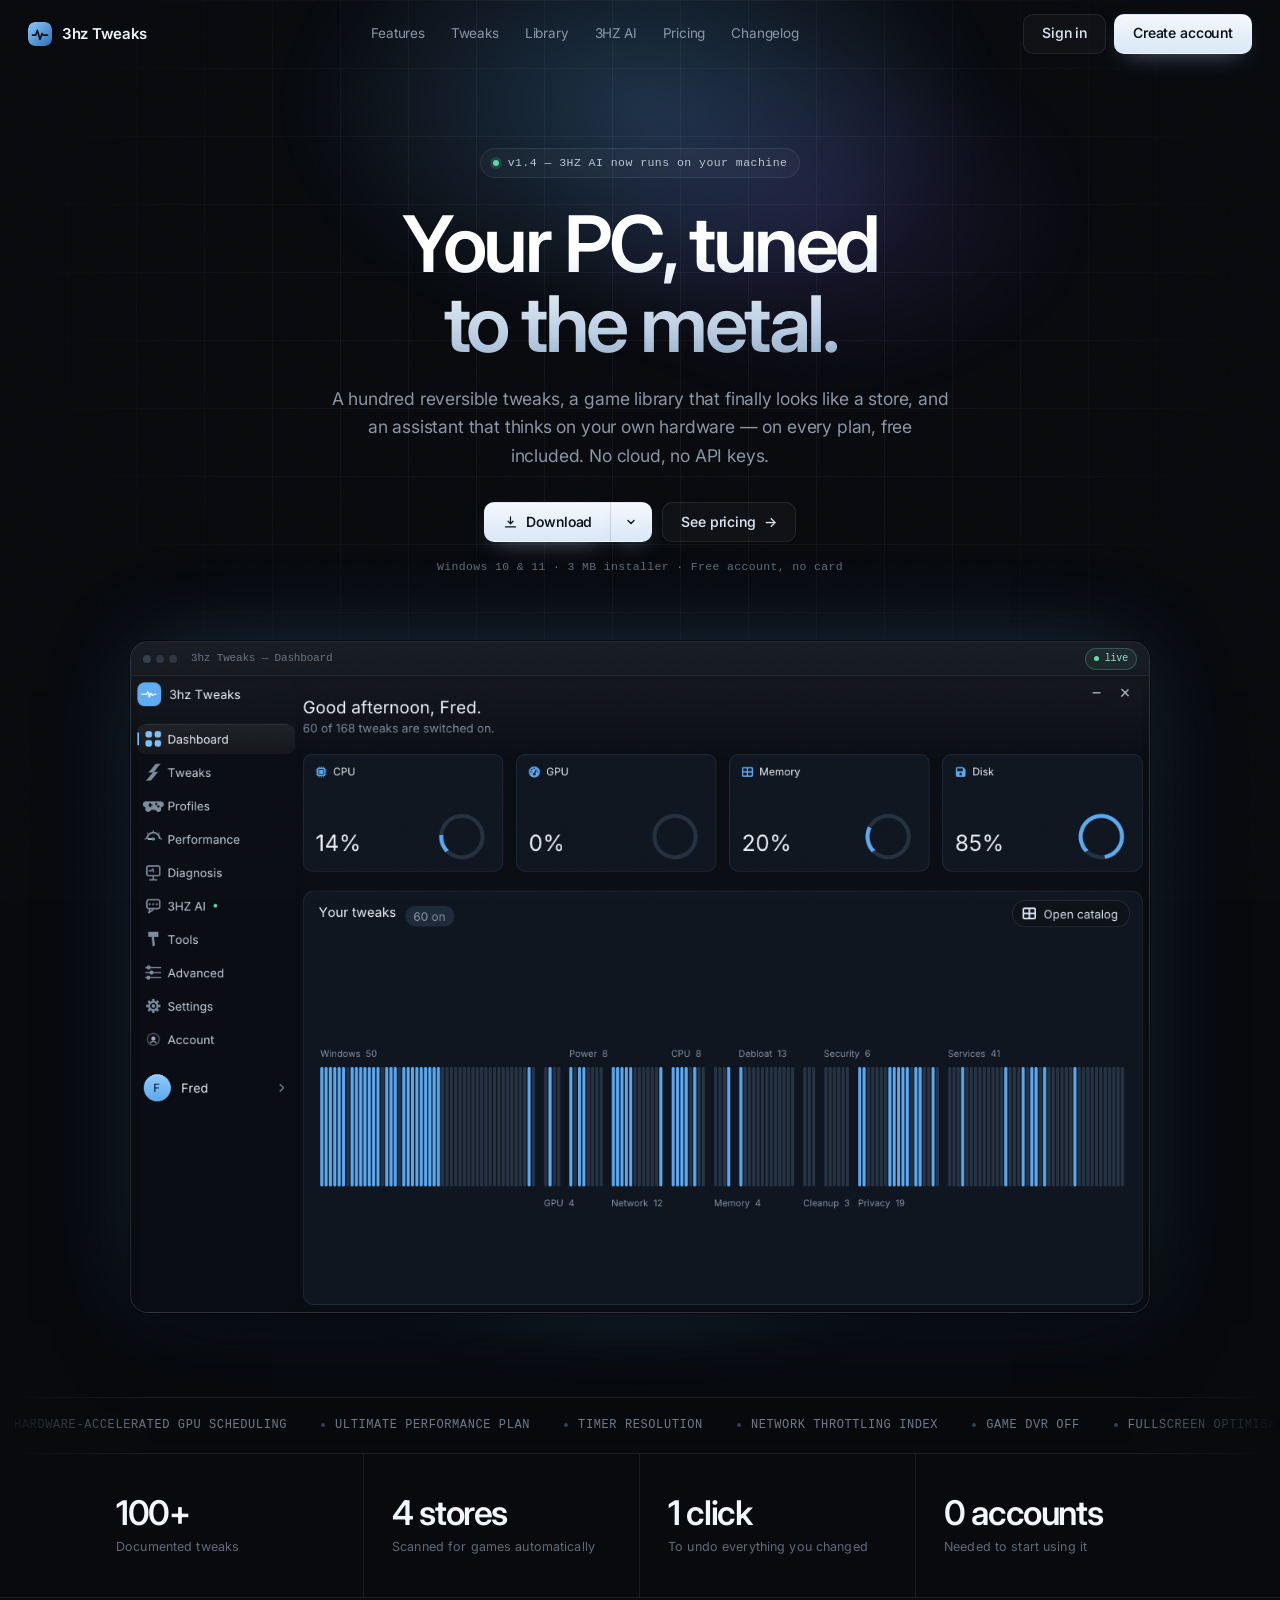
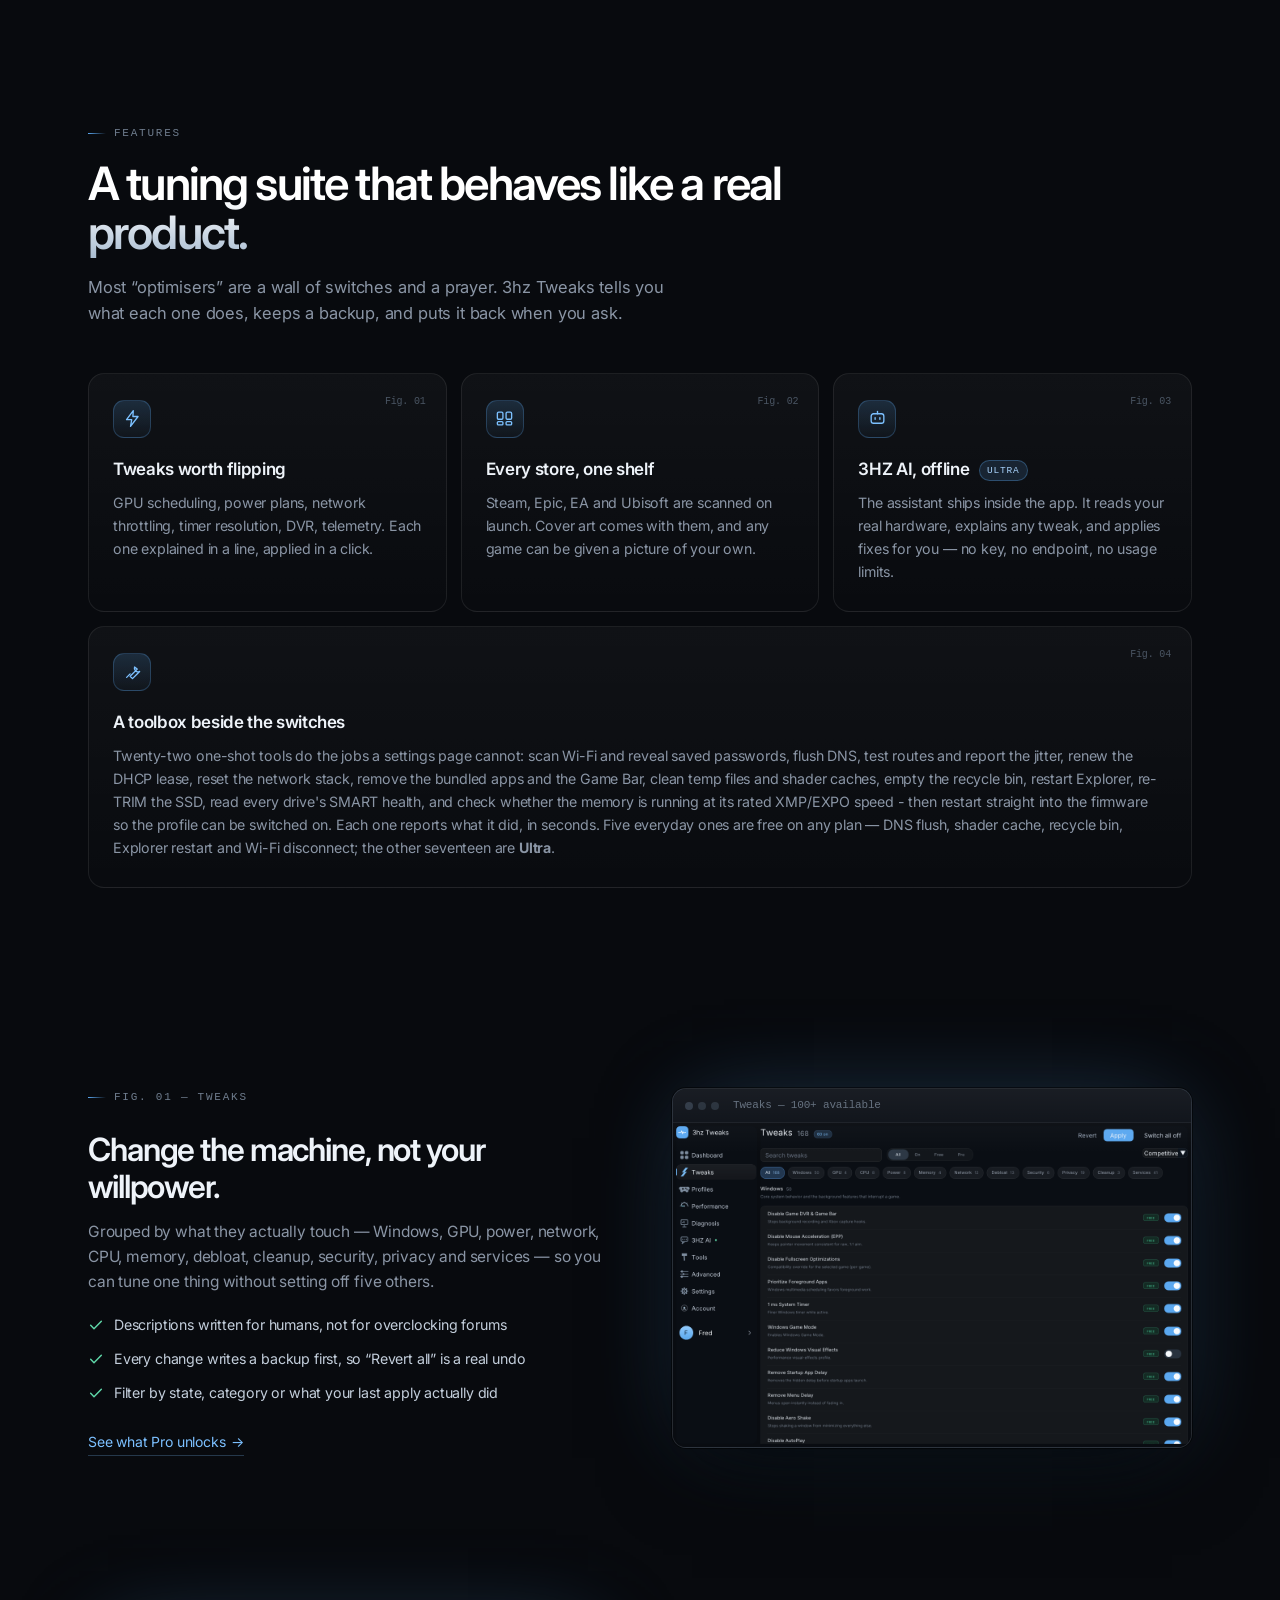
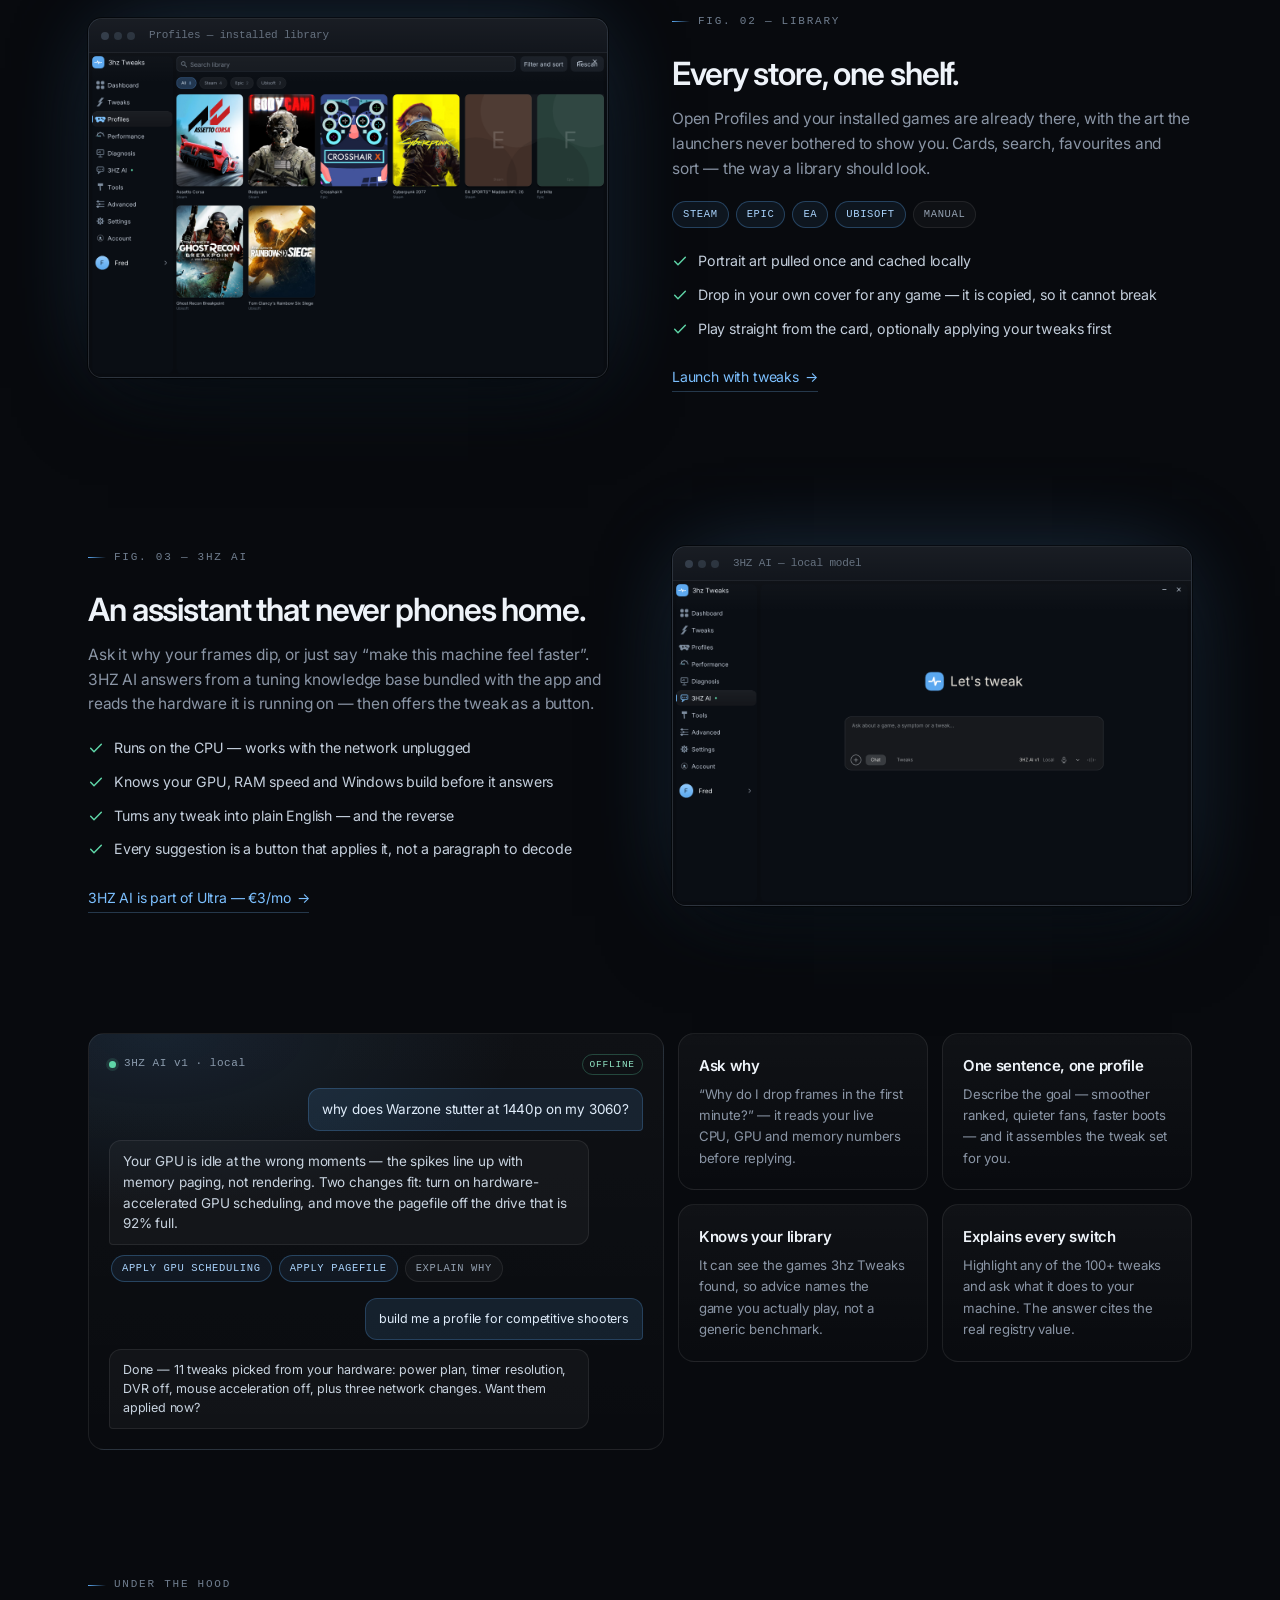
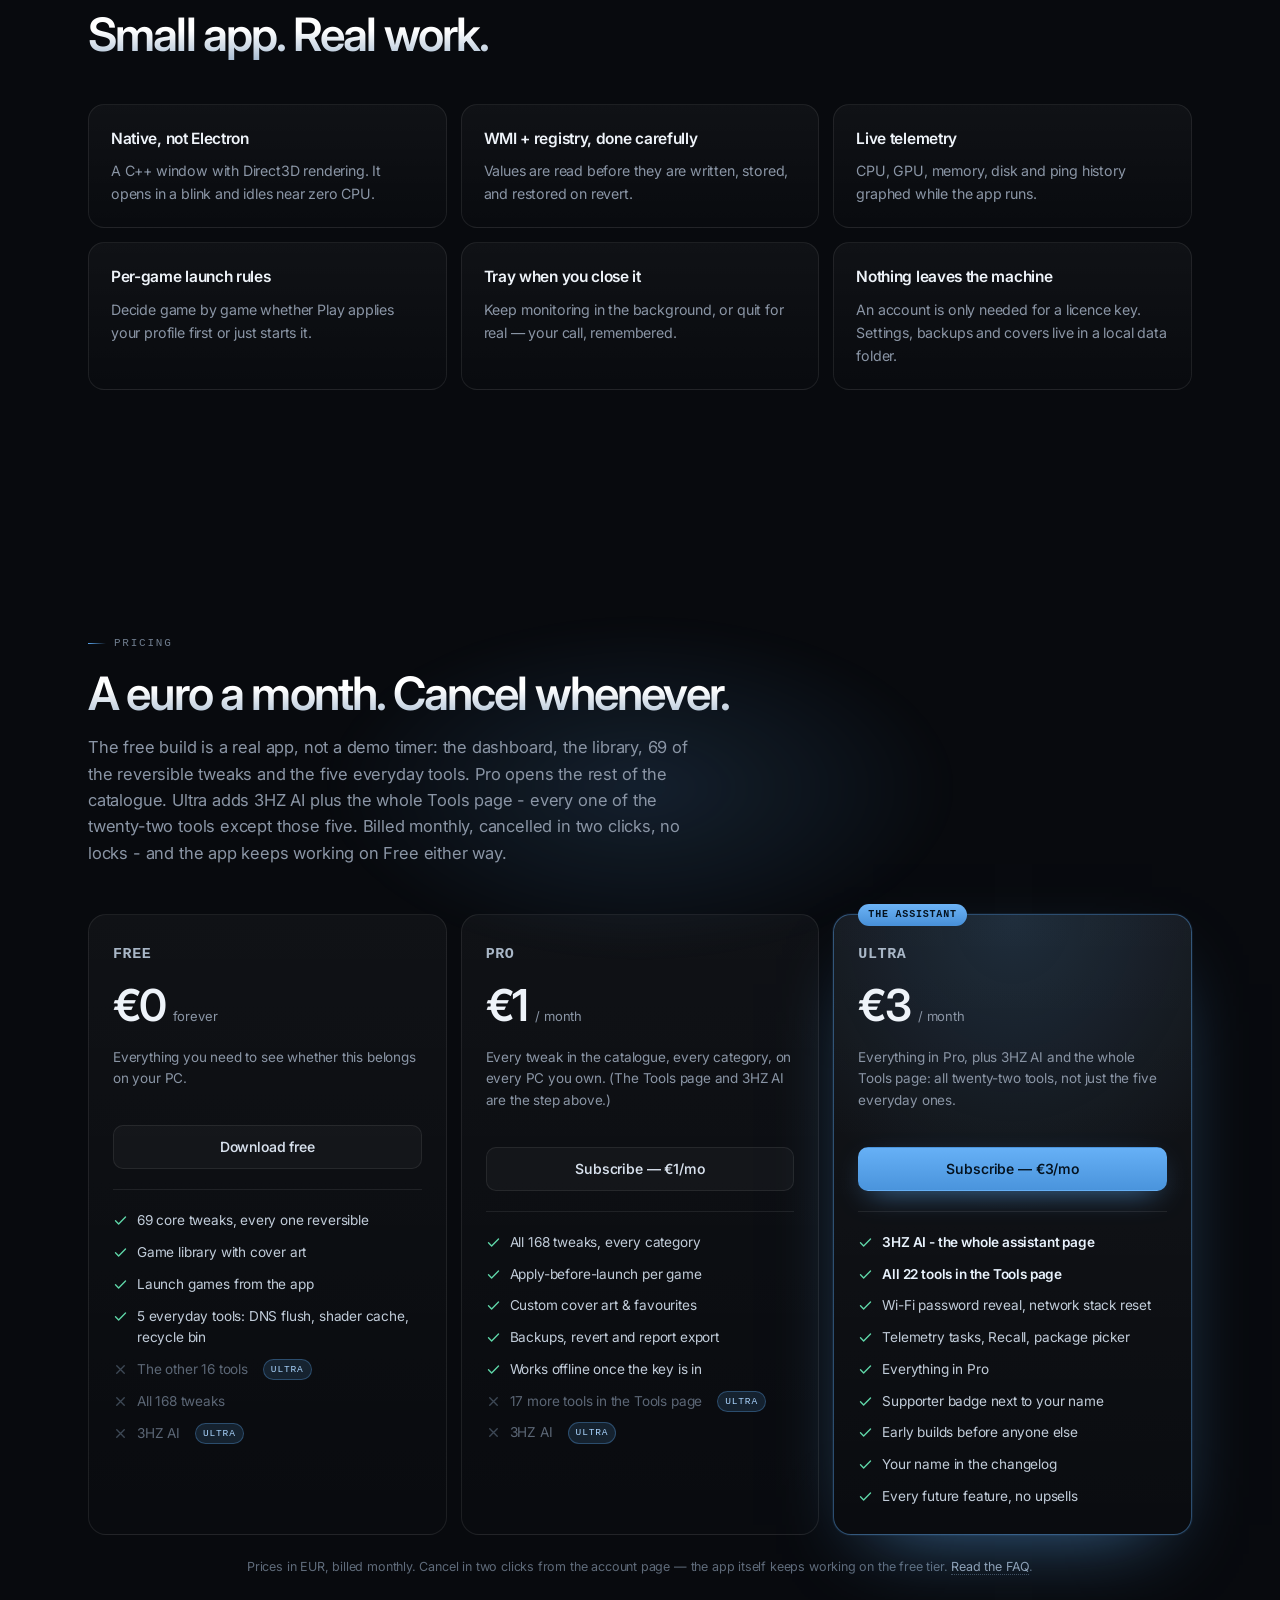
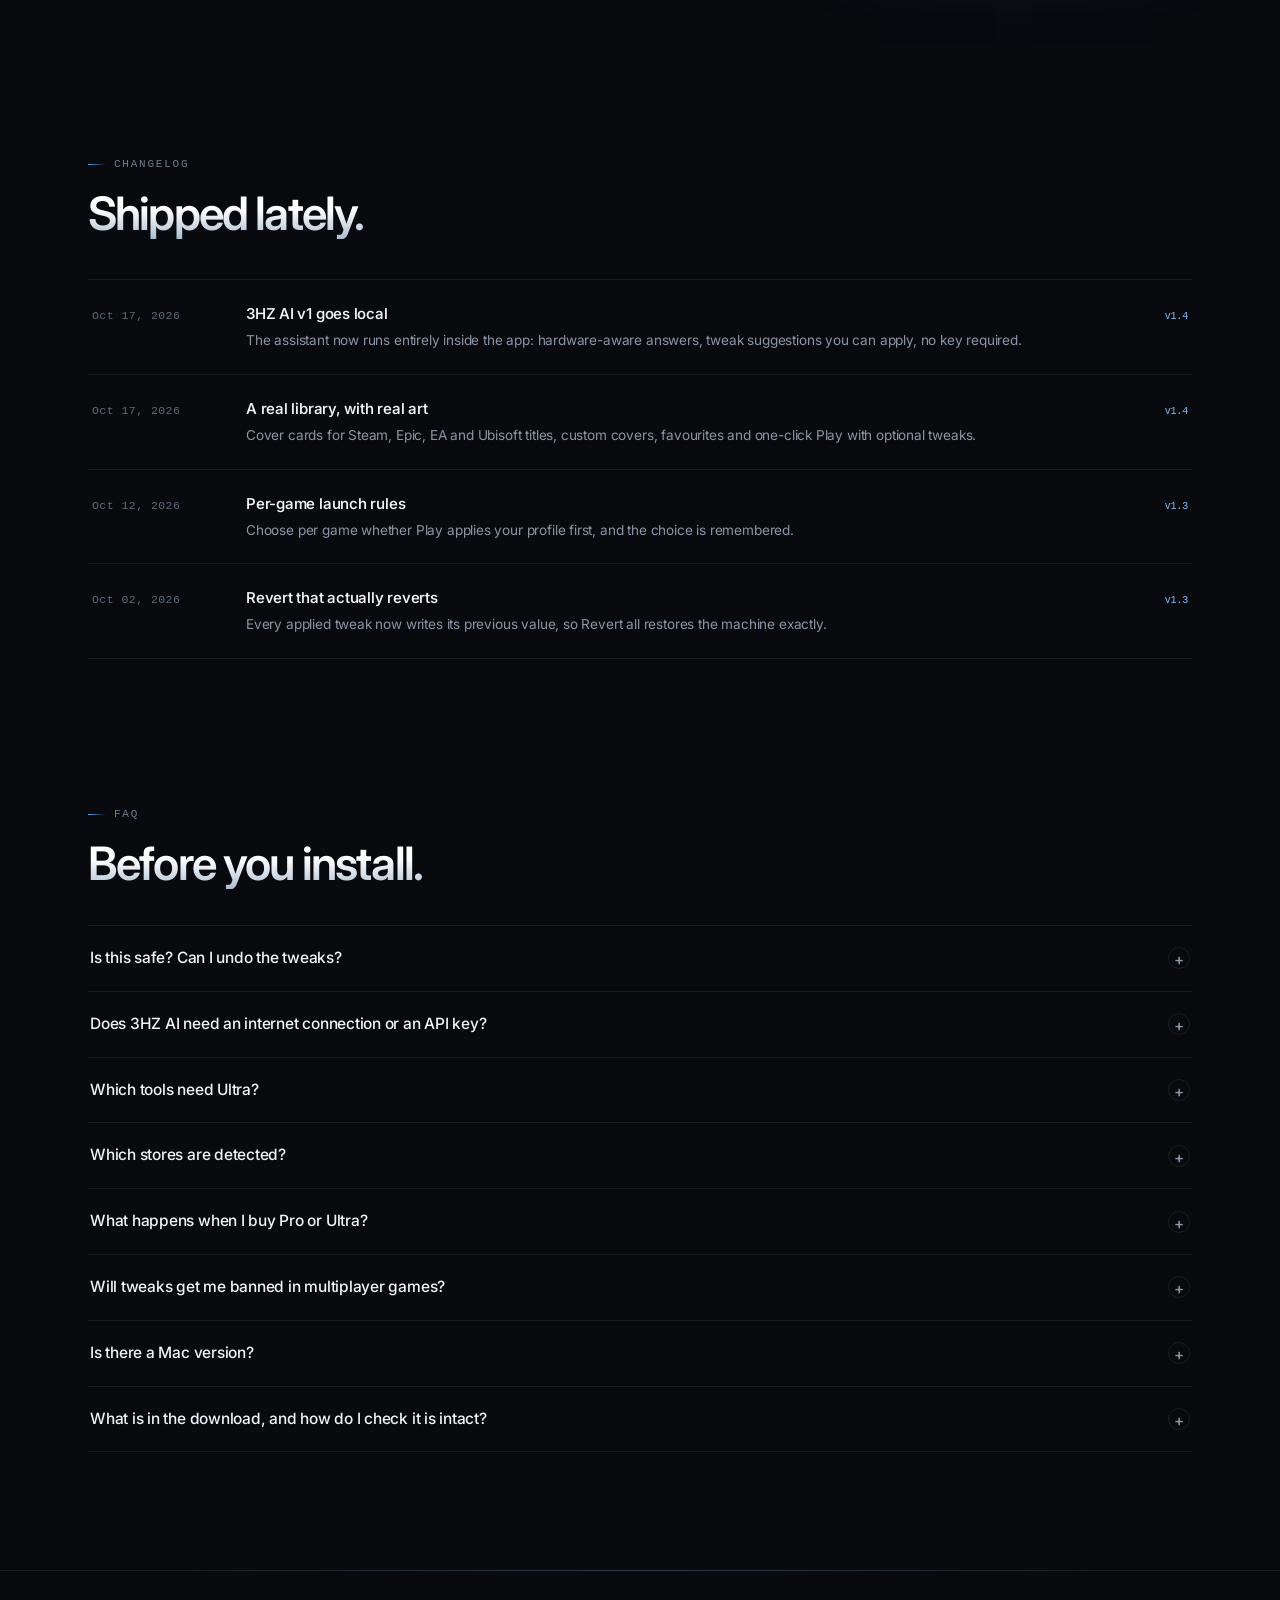
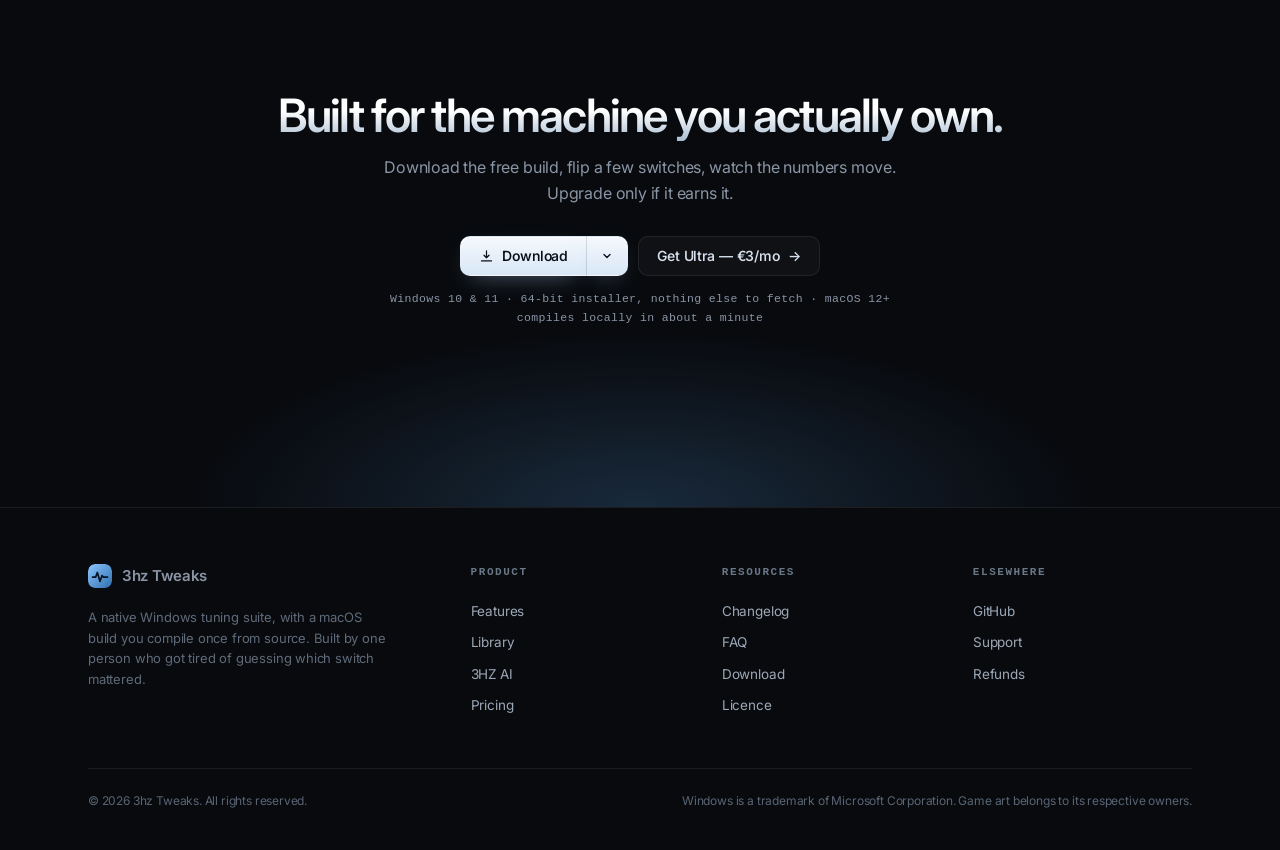
==== index.html @ 303729f1 "Put the platform download menu in the hero too The first screen now carries the same split control a" ====
<!doctype html>
<html lang="en">
<head>
<meta charset="utf-8">
<meta name="viewport" content="width=device-width, initial-scale=1">
<title>3hz Tweaks — the tuning suite for Windows</title>
<meta name="description" content="100+ reversible Windows tweaks, a game library that pulls real cover art from every store, a Wi-Fi and cleanup toolbox, and on Ultra, 3HZ AI — a tuning assistant that runs entirely on your PC.">
<meta name="theme-color" content="#080a0e">
<meta property="og:title" content="3hz Tweaks — the tuning suite for Windows">
<meta property="og:description" content="100+ reversible tweaks, every store in one library, a Wi-Fi and cleanup toolbox, and on Ultra an assistant that runs on your machine. From €1 a month.">
<meta property="og:type" content="website">
<meta property="og:image" content="assets/img/dashboard.png">
<link rel="icon" href="assets/img/favicon.svg" type="image/svg+xml">
<link rel="preconnect" href="https://fonts.googleapis.com">
<link rel="preconnect" href="https://fonts.gstatic.com" crossorigin>
<link href="https://fonts.googleapis.com/css2?family=Inter:wght@400;450;500;550;600;700&display=swap" rel="stylesheet">
<link rel="stylesheet" href="assets/styles.css?v=7">
</head>
<body id="top">
<div class="noise" aria-hidden="true"></div>

<!-- ------------------------------------------------------------------ nav -->
<header class="nav" id="nav">
  <a class="brand" href="#top" aria-label="3hz Tweaks home">
    <svg viewBox="0 0 32 32" aria-hidden="true">
      <defs>
        <linearGradient id="lg1" x1="0" y1="0" x2="1" y2="1">
          <stop offset="0" stop-color="#8cc7ff"/><stop offset="1" stop-color="#2f6fae"/>
        </linearGradient>
      </defs>
      <rect width="32" height="32" rx="9" fill="url(#lg1)"/>
      <path d="M6 17.5h4.2l2.3-6.2 3.5 12 2.7-8 1.6 2.2H26" fill="none" stroke="#06121f"
            stroke-width="2.2" stroke-linecap="round" stroke-linejoin="round"/>
    </svg>
    3hz Tweaks
  </a>

  <nav class="nav-links" aria-label="Primary">
    <a href="#features">Features</a>
    <a href="#tweaks">Tweaks</a>
    <a href="#library">Library</a>
    <a href="#assistant">3HZ AI</a>
    <a href="#pricing">Pricing</a>
    <a href="#changelog">Changelog</a>
  </nav>

  <div class="nav-cta">
    <button class="btn ghost" id="navSignIn" type="button">Sign in</button>
    <button class="btn primary" id="navSignUp" type="button">Create account</button>
    <button class="btn ghost acct-pill" id="navAccount" type="button" hidden>
      <span class="acct-dot"></span>
      <span id="navAccountLabel">Account</span>
      <em id="navPlan">Free</em>
    </button>
  </div>

  <button class="burger" id="burger" aria-label="Open menu" aria-expanded="false">
    <svg width="18" height="18" viewBox="0 0 24 24" fill="none" stroke="currentColor" stroke-width="1.8">
      <path d="M4 7h16M4 12h16M4 17h16" stroke-linecap="round"/>
    </svg>
  </button>
</header>

<main>
  <!-- --------------------------------------------------------------- hero -->
  <section class="hero">
    <div class="hero-glow" aria-hidden="true"></div>
    <div class="hero-grid" aria-hidden="true"></div>

    <div class="wrap hero-inner">
      <span class="eyebrow reveal"><i class="dot"></i> v1.4 — 3HZ AI now runs on your machine</span>
      <h1 class="reveal" style="--d:60ms">Your PC, tuned<br>to the metal.</h1>
      <p class="lede reveal" style="--d:120ms">
        A hundred reversible tweaks, a game library that finally looks like a store, and an
        assistant that thinks on your own hardware — on every plan, free included. No cloud, no API keys.
      </p>
      <div class="hero-cta reveal" style="--d:180ms">
        <div class="dl-split">
          <a class="btn primary dl-main" href="download/3hzTweaks-Setup.zip" download="3hzTweaks-Setup.zip">
            <svg width="15" height="15" viewBox="0 0 24 24" fill="none" stroke="currentColor" stroke-width="1.9" aria-hidden="true">
              <path d="M12 3v11m0 0 4-4m-4 4-4-4M4 19h16" stroke-linecap="round" stroke-linejoin="round"/>
            </svg>
            Download
          </a>
          <button class="btn primary dl-caret" type="button"
                  aria-expanded="false" aria-controls="dlMenuHero" aria-label="Choose Windows or macOS">
            <svg width="12" height="12" viewBox="0 0 24 24" fill="none" stroke="currentColor" stroke-width="2.7" aria-hidden="true">
              <path d="m6 9 6 6 6-6" stroke-linecap="round" stroke-linejoin="round"/>
            </svg>
          </button>
          <nav class="dl-menu" id="dlMenuHero" aria-label="Download options">
            <a class="dl-item" style="--i:0" href="download/3hzTweaks-Setup.zip" download="3hzTweaks-Setup.zip">
              <span class="dl-ico" aria-hidden="true">
                <svg width="16" height="16" viewBox="0 0 24 24" fill="currentColor">
                  <path d="M3 5.7 10.2 4.7v6.6H3zM11.4 4.5 21 3.1v8.2h-9.6zM3 12.7h7.2v6.6L3 18.3zM11.4 12.7H21V21l-9.6-1.4z"/>
                </svg>
              </span>
              <span class="dl-txt">
                <strong>Windows <em class="dl-badge">recommended</em></strong>
                <small>Installer · 10 &amp; 11, 64-bit · 3 MB</small>
              </span>
              <svg class="dl-go" width="13" height="13" viewBox="0 0 24 24" fill="none" stroke="currentColor" stroke-width="2" aria-hidden="true">
                <path d="m9 5 7 7-7 7" stroke-linecap="round" stroke-linejoin="round"/>
              </svg>
            </a>
            <a class="dl-item" style="--i:1" href="download/3hzTweaks-Portable.zip" download="3hzTweaks-Portable.zip">
              <span class="dl-ico" aria-hidden="true">
                <svg width="16" height="16" viewBox="0 0 24 24" fill="none" stroke="currentColor" stroke-width="1.7">
                  <rect x="3" y="7" width="18" height="13" rx="2.5"/>
                  <path d="M8 7V5.6A1.6 1.6 0 0 1 9.6 4h4.8A1.6 1.6 0 0 1 16 5.6V7M3 12h18" stroke-linecap="round"/>
                </svg>
              </span>
              <span class="dl-txt">
                <strong>Windows portable</strong>
                <small>No installer · unzip anywhere · 2 MB</small>
              </span>
              <svg class="dl-go" width="13" height="13" viewBox="0 0 24 24" fill="none" stroke="currentColor" stroke-width="2" aria-hidden="true">
                <path d="m9 5 7 7-7 7" stroke-linecap="round" stroke-linejoin="round"/>
              </svg>
            </a>
            <a class="dl-item" style="--i:2" href="download/3hzTweaks-macOS-source.zip" download="3hzTweaks-macOS-source.zip">
              <span class="dl-ico" aria-hidden="true">
                <svg width="16" height="16" viewBox="0 0 24 24" fill="currentColor">
                  <path d="M16.37 12.7c.02 2.9 2.54 3.86 2.57 3.88-.02.06-.4 1.37-1.32 2.72-.8 1.17-1.63 2.33-2.94 2.36-1.29.02-1.7-.76-3.17-.76-1.47 0-1.93.73-3.15.78-1.26.05-2.22-1.26-3.03-2.42-1.65-2.39-2.91-6.75-1.22-9.7.84-1.46 2.34-2.39 3.97-2.41 1.24-.02 2.4.83 3.16.83.75 0 2.17-1.03 3.66-.88.62.03 2.37.25 3.49 1.89-.09.06-2.08 1.22-2.02 3.71ZM13.9 3.6c.67-.81 1.12-1.94 1-3.07-.96.04-2.13.64-2.82 1.45-.62.72-1.16 1.87-1.02 2.98 1.07.08 2.17-.55 2.84-1.36Z"/>
                </svg>
              </span>
              <span class="dl-txt">
                <strong>macOS</strong>
                <small>12+ · source build, ~1 min · 2 MB</small>
              </span>
              <svg class="dl-go" width="13" height="13" viewBox="0 0 24 24" fill="none" stroke="currentColor" stroke-width="2" aria-hidden="true">
                <path d="m9 5 7 7-7 7" stroke-linecap="round" stroke-linejoin="round"/>
              </svg>
            </a>
            <p class="dl-note">Checksums for all three are in the <a href="#faq">FAQ</a>.</p>
          </nav>
        </div>
        <a class="btn ghost" href="#pricing">See pricing <span class="arrow">→</span></a>
      </div>
      <p class="hero-meta reveal" style="--d:240ms">Windows 10 &amp; 11 · 3 MB installer · Free account, no card</p>
    </div>

    <div class="hero-shot reveal" style="--d:300ms" data-tilt>
      <div class="shot-frame">
        <div class="shot-bar">
          <span class="shot-dots"><i></i><i></i><i></i></span>
          <span>3hz Tweaks — Dashboard</span>
          <span class="shot-tag"><i class="dot" style="width:5px;height:5px;border-radius:50%;background:#5fd6a8"></i>live</span>
        </div>
        <img src="assets/img/dashboard.png" width="1280" height="800" alt="The 3hz Tweaks dashboard showing CPU, GPU, memory and disk gauges above the tweak grid">
      </div>
      <div class="under-glow" aria-hidden="true"></div>
    </div>

    <div class="marquee" aria-hidden="true">
      <div class="marquee-track" id="marquee">
        <span>Hardware-accelerated GPU scheduling</span>
        <span>Ultimate performance plan</span>
        <span>Timer resolution</span>
        <span>Network throttling index</span>
        <span>Game DVR off</span>
        <span>Fullscreen optimisations</span>
        <span>Telemetry services</span>
        <span>Mouse acceleration</span>
        <span>HAGS</span>
        <span>Memory compression</span>
        <span>DNS over HTTPS</span>
        <span>Power throttling</span>
        <span>Wi-Fi scan and saved passwords</span>
        <span>Route tests with jitter</span>
        <span>Shader cache cleanup</span>
        <span>Package picker</span>
        <span>Telemetry tasks off</span>
        <span>SSD TRIM</span>
      </div>
    </div>
  </section>

  <!-- -------------------------------------------------------------- stats -->
  <section class="stats">
    <div class="wrap">
      <div class="stats-grid">
        <div class="stat reveal"><b data-count="100" data-suffix="+">0</b><span>Documented tweaks</span></div>
        <div class="stat reveal" style="--d:70ms"><b data-count="4" data-suffix=" stores">0</b><span>Scanned for games automatically</span></div>
        <div class="stat reveal" style="--d:140ms"><b data-count="1" data-suffix=" click">0</b><span>To undo everything you changed</span></div>
        <div class="stat reveal" style="--d:210ms"><b data-count="0" data-suffix=" accounts">0</b><span>Needed to start using it</span></div>
      </div>
    </div>
  </section>

  <!-- ----------------------------------------------------------- features -->
  <section class="section" id="features">
    <div class="wrap">
      <div class="section-head">
        <span class="label">Features</span>
        <h2 class="reveal">A tuning suite that behaves like a real product.</h2>
        <p class="reveal" style="--d:80ms">
          Most “optimisers” are a wall of switches and a prayer. 3hz Tweaks tells you what each one
          does, keeps a backup, and puts it back when you ask.
        </p>
      </div>

      <div class="cards">
        <article class="card reveal" data-spot>
          <span class="fig">Fig. 01</span>
          <div class="ico">
            <svg viewBox="0 0 24 24" fill="none" stroke="currentColor" stroke-width="1.7">
              <path d="M13 2 4.5 13.5H11L9.5 22 19 9.5h-6.5L13 2Z" stroke-linejoin="round"/>
            </svg>
          </div>
          <h3>Tweaks worth flipping</h3>
          <p>GPU scheduling, power plans, network throttling, timer resolution, DVR, telemetry. Each one explained in a line, applied in a click.</p>
        </article>

        <article class="card reveal" style="--d:80ms" data-spot>
          <span class="fig">Fig. 02</span>
          <div class="ico">
            <svg viewBox="0 0 24 24" fill="none" stroke="currentColor" stroke-width="1.7">
              <rect x="3" y="4" width="7" height="9" rx="1.6"/><rect x="14" y="4" width="7" height="9" rx="1.6"/>
              <rect x="3" y="16" width="7" height="4" rx="1.2"/><rect x="14" y="16" width="7" height="4" rx="1.2"/>
            </svg>
          </div>
          <h3>Every store, one shelf</h3>
          <p>Steam, Epic, EA and Ubisoft are scanned on launch. Cover art comes with them, and any game can be given a picture of your own.</p>
        </article>

        <article class="card reveal" style="--d:160ms" data-spot>
          <span class="fig">Fig. 03</span>
          <div class="ico">
            <svg viewBox="0 0 24 24" fill="none" stroke="currentColor" stroke-width="1.7">
              <rect x="4" y="6" width="16" height="12" rx="3"/><path d="M9 11v2M15 11v2" stroke-linecap="round"/>
              <path d="M12 3v3" stroke-linecap="round"/>
            </svg>
          </div>
          <h3>3HZ AI, offline <span class="ultra-tag">Ultra</span></h3>
          <p>The assistant ships inside the app. It reads your real hardware, explains any tweak, and applies fixes for you — no key, no endpoint, no usage limits.</p>
        </article>

        <article class="card reveal" style="grid-column: 1 / -1; --d:240ms" data-spot>
          <span class="fig">Fig. 04</span>
          <div class="ico">
            <svg viewBox="0 0 24 24" fill="none" stroke="currentColor" stroke-width="1.7">
              <path d="M14.6 6.4a4.6 4.6 0 0 0 5.8 5.8L21 12l-9 9-3-3 9-9Z" stroke-linejoin="round"/>
              <path d="M4.6 19.4 9 15" stroke-linecap="round"/>
            </svg>
          </div>
          <h3>A toolbox beside the switches</h3>
          <p>Twenty-two one-shot tools do the jobs a settings page cannot: scan Wi-Fi and reveal saved passwords, flush DNS, test routes and report the jitter, renew the DHCP lease, reset the network stack, remove the bundled apps and the Game Bar, clean temp files and shader caches, empty the recycle bin, restart Explorer, re-TRIM the SSD, read every drive's SMART health, and check whether the memory is running at its rated XMP/EXPO speed - then restart straight into the firmware so the profile can be switched on. Each one reports what it did, in seconds. Five everyday ones are free on any plan — DNS flush, shader cache, recycle bin, Explorer restart and Wi-Fi disconnect; the other seventeen are <b>Ultra</b>.</p>
        </article>
      </div>
    </div>
  </section>

  <!-- -------------------------------------------------------------- rows -->
  <section class="section" id="tweaks" style="padding-top:0">
    <div class="wrap">
      <div class="row">
        <div class="row-copy">
          <span class="label">Fig. 01 — Tweaks</span>
          <h3 class="reveal">Change the machine, not your willpower.</h3>
          <p class="reveal" style="--d:60ms">
            Grouped by what they actually touch — Windows, GPU, power, network, CPU, memory, debloat,
            cleanup, security, privacy and services — so you can tune one thing without setting off
            five others.
          </p>
          <ul class="checks reveal" style="--d:120ms">
            <li><svg viewBox="0 0 24 24" fill="none" stroke="currentColor" stroke-width="2.2"><path d="M4 12.5 9 17.5 20 6.5" stroke-linecap="round" stroke-linejoin="round"/></svg>Descriptions written for humans, not for overclocking forums</li>
            <li><svg viewBox="0 0 24 24" fill="none" stroke="currentColor" stroke-width="2.2"><path d="M4 12.5 9 17.5 20 6.5" stroke-linecap="round" stroke-linejoin="round"/></svg>Every change writes a backup first, so “Revert all” is a real undo</li>
            <li><svg viewBox="0 0 24 24" fill="none" stroke="currentColor" stroke-width="2.2"><path d="M4 12.5 9 17.5 20 6.5" stroke-linecap="round" stroke-linejoin="round"/></svg>Filter by state, category or what your last apply actually did</li>
          </ul>
          <a class="text-link" href="#pricing">See what Pro unlocks <span class="arrow">→</span></a>
        </div>
        <div class="row-media reveal" style="--d:100ms" data-tilt>
          <div class="shot-frame">
            <div class="shot-bar">
              <span class="shot-dots"><i></i><i></i><i></i></span>
              <span>Tweaks — 100+ available</span>
            </div>
            <img src="assets/img/tweaks.png" width="1280" height="800" alt="The tweak list grouped by category with switches and descriptions">
          </div>
        </div>
      </div>

      <div class="row flip" id="library">
        <div class="row-copy">
          <span class="label">Fig. 02 — Library</span>
          <h3 class="reveal">Every store, one shelf.</h3>
          <p class="reveal" style="--d:60ms">
            Open Profiles and your installed games are already there, with the art the launchers
            never bothered to show you. Cards, search, favourites and sort — the way a library
            should look.
          </p>
          <div class="chips reveal" style="--d:100ms">
            <span class="chip hot">Steam</span><span class="chip hot">Epic</span>
            <span class="chip hot">EA</span><span class="chip hot">Ubisoft</span>
            <span class="chip">Manual</span>
          </div>
          <ul class="checks reveal" style="--d:140ms">
            <li><svg viewBox="0 0 24 24" fill="none" stroke="currentColor" stroke-width="2.2"><path d="M4 12.5 9 17.5 20 6.5" stroke-linecap="round" stroke-linejoin="round"/></svg>Portrait art pulled once and cached locally</li>
            <li><svg viewBox="0 0 24 24" fill="none" stroke="currentColor" stroke-width="2.2"><path d="M4 12.5 9 17.5 20 6.5" stroke-linecap="round" stroke-linejoin="round"/></svg>Drop in your own cover for any game — it is copied, so it cannot break</li>
            <li><svg viewBox="0 0 24 24" fill="none" stroke="currentColor" stroke-width="2.2"><path d="M4 12.5 9 17.5 20 6.5" stroke-linecap="round" stroke-linejoin="round"/></svg>Play straight from the card, optionally applying your tweaks first</li>
          </ul>
          <a class="text-link" href="#pricing">Launch with tweaks <span class="arrow">→</span></a>
        </div>
        <div class="row-media reveal" style="--d:100ms" data-tilt>
          <div class="shot-frame">
            <div class="shot-bar">
              <span class="shot-dots"><i></i><i></i><i></i></span>
              <span>Profiles — installed library</span>
            </div>
            <img src="assets/img/library.png" width="1280" height="800" alt="The game library grid with cover art for Assetto Corsa, Bodycam, Cyberpunk 2077 and more">
          </div>
        </div>
      </div>

      <div class="row" id="assistant">
        <div class="row-copy">
          <span class="label">Fig. 03 — 3HZ AI</span>
          <h3 class="reveal">An assistant that never phones home.</h3>
          <p class="reveal" style="--d:60ms">
            Ask it why your frames dip, or just say “make this machine feel faster”. 3HZ AI answers
            from a tuning knowledge base bundled with the app and reads the hardware it is running
            on — then offers the tweak as a button.
          </p>
          <ul class="checks reveal" style="--d:120ms">
            <li><svg viewBox="0 0 24 24" fill="none" stroke="currentColor" stroke-width="2.2"><path d="M4 12.5 9 17.5 20 6.5" stroke-linecap="round" stroke-linejoin="round"/></svg>Runs on the CPU — works with the network unplugged</li>
            <li><svg viewBox="0 0 24 24" fill="none" stroke="currentColor" stroke-width="2.2"><path d="M4 12.5 9 17.5 20 6.5" stroke-linecap="round" stroke-linejoin="round"/></svg>Knows your GPU, RAM speed and Windows build before it answers</li>
            <li><svg viewBox="0 0 24 24" fill="none" stroke="currentColor" stroke-width="2.2"><path d="M4 12.5 9 17.5 20 6.5" stroke-linecap="round" stroke-linejoin="round"/></svg>Turns any tweak into plain English — and the reverse</li>
            <li><svg viewBox="0 0 24 24" fill="none" stroke="currentColor" stroke-width="2.2"><path d="M4 12.5 9 17.5 20 6.5" stroke-linecap="round" stroke-linejoin="round"/></svg>Every suggestion is a button that applies it, not a paragraph to decode</li>
          </ul>
          <a class="text-link" href="#pricing">3HZ AI is part of Ultra — €3/mo <span class="arrow">→</span></a>
        </div>
        <div class="row-media reveal" style="--d:100ms" data-tilt>
          <div class="shot-frame">
            <div class="shot-bar">
              <span class="shot-dots"><i></i><i></i><i></i></span>
              <span>3HZ AI — local model</span>
            </div>
            <img src="assets/img/assistant.png" width="1280" height="800" alt="The 3HZ AI assistant page with its composer and 3HZ AI v1 model label">
          </div>
        </div>
      </div>

      <!-- what the assistant actually does, in its own voice -->
      <div class="ai-deep">
        <div class="chat-demo reveal">
          <div class="chat-head">
            <span class="chat-dot"></span>
            <span>3HZ AI v1 · local</span>
            <span class="chat-badge">offline</span>
          </div>
          <div class="chat-line user">why does Warzone stutter at 1440p on my 3060?</div>
          <div class="chat-line ai">Your GPU is idle at the wrong moments — the spikes line up with memory paging, not rendering. Two changes fit: turn on hardware-accelerated GPU scheduling, and move the pagefile off the drive that is 92% full.</div>
          <div class="chat-actions">
            <span class="chip hot">Apply GPU scheduling</span>
            <span class="chip hot">Apply pagefile</span>
            <span class="chip">Explain why</span>
          </div>
          <div class="chat-line user small">build me a profile for competitive shooters</div>
          <div class="chat-line ai small">Done — 11 tweaks picked from your hardware: power plan, timer resolution, DVR off, mouse acceleration off, plus three network changes. Want them applied now?</div>
        </div>

        <div class="ai-feats">
          <article class="card reveal">
            <h3>Ask why</h3>
            <p>“Why do I drop frames in the first minute?” — it reads your live CPU, GPU and memory numbers before replying.</p>
          </article>
          <article class="card reveal" style="--d:60ms">
            <h3>One sentence, one profile</h3>
            <p>Describe the goal — smoother ranked, quieter fans, faster boots — and it assembles the tweak set for you.</p>
          </article>
          <article class="card reveal" style="--d:120ms">
            <h3>Knows your library</h3>
            <p>It can see the games 3hz Tweaks found, so advice names the game you actually play, not a generic benchmark.</p>
          </article>
          <article class="card reveal" style="--d:180ms">
            <h3>Explains every switch</h3>
            <p>Highlight any of the 100+ tweaks and ask what it does to your machine. The answer cites the real registry value.</p>
          </article>
        </div>
      </div>
    </div>
  </section>

  <!-- ------------------------------------------------------------- bento -->
  <section class="section" style="padding-top:0">
    <div class="wrap">
      <div class="section-head">
        <span class="label">Under the hood</span>
        <h2 class="reveal">Small app. Real work.</h2>
      </div>
      <div class="bento">
        <article class="card reveal" data-spot>
          <h3>Native, not Electron</h3>
          <p>A C++ window with Direct3D rendering. It opens in a blink and idles near zero CPU.</p>
        </article>
        <article class="card reveal" style="--d:60ms" data-spot>
          <h3>WMI + registry, done carefully</h3>
          <p>Values are read before they are written, stored, and restored on revert.</p>
        </article>
        <article class="card reveal" style="--d:120ms" data-spot>
          <h3>Live telemetry</h3>
          <p>CPU, GPU, memory, disk and ping history graphed while the app runs.</p>
        </article>
        <article class="card reveal" style="--d:180ms" data-spot>
          <h3>Per-game launch rules</h3>
          <p>Decide game by game whether Play applies your profile first or just starts it.</p>
        </article>
        <article class="card reveal" style="--d:240ms" data-spot>
          <h3>Tray when you close it</h3>
          <p>Keep monitoring in the background, or quit for real — your call, remembered.</p>
        </article>
        <article class="card reveal" style="--d:300ms" data-spot>
          <h3>Nothing leaves the machine</h3>
          <p>An account is only needed for a licence key. Settings, backups and covers live in a local data folder.</p>
        </article>
      </div>
    </div>
  </section>

  <!-- ----------------------------------------------------------- pricing -->
  <section class="section pricing" id="pricing">
    <div class="wrap">
      <div class="section-head">
        <span class="label">Pricing</span>
        <h2 class="reveal">A euro a month. Cancel whenever.</h2>
        <p class="reveal" style="--d:80ms">
          The free build is a real app, not a demo timer: the dashboard, the library, 69 of the
          reversible tweaks and the five everyday tools. Pro opens the rest of the catalogue. Ultra
          adds 3HZ AI plus the whole Tools page - every one of the twenty-two tools except those
          five. Billed monthly, cancelled in two clicks, no locks - and the app keeps working on
          Free either way.
        </p>
      </div>

      <div class="tiers">
        <article class="tier reveal">
          <h3>Free</h3>
          <div class="price"><b>€0</b><span>forever</span></div>
          <p class="tier-note">Everything you need to see whether this belongs on your PC.</p>
          <a class="btn ghost block" href="#download">Download free</a>
          <ul>
            <li><svg viewBox="0 0 24 24" fill="none" stroke="#5fd6a8" stroke-width="2.2"><path d="M4 12.5 9 17.5 20 6.5" stroke-linecap="round" stroke-linejoin="round"/></svg>69 core tweaks, every one reversible</li>
            <li><svg viewBox="0 0 24 24" fill="none" stroke="#5fd6a8" stroke-width="2.2"><path d="M4 12.5 9 17.5 20 6.5" stroke-linecap="round" stroke-linejoin="round"/></svg>Game library with cover art</li>
            <li><svg viewBox="0 0 24 24" fill="none" stroke="#5fd6a8" stroke-width="2.2"><path d="M4 12.5 9 17.5 20 6.5" stroke-linecap="round" stroke-linejoin="round"/></svg>Launch games from the app</li>
            <li><svg viewBox="0 0 24 24" fill="none" stroke="#5fd6a8" stroke-width="2.2"><path d="M4 12.5 9 17.5 20 6.5" stroke-linecap="round" stroke-linejoin="round"/></svg>5 everyday tools: DNS flush, shader cache, recycle bin</li>
            <li class="off"><svg viewBox="0 0 24 24" fill="none" stroke="currentColor" stroke-width="2.2"><path d="M6 6l12 12M18 6 6 18" stroke-linecap="round"/></svg>The other 16 tools <span class="ultra-tag">Ultra</span></li>
            <li class="off"><svg viewBox="0 0 24 24" fill="none" stroke="currentColor" stroke-width="2.2"><path d="M6 6l12 12M18 6 6 18" stroke-linecap="round"/></svg>All 168 tweaks</li>
            <li class="off"><svg viewBox="0 0 24 24" fill="none" stroke="currentColor" stroke-width="2.2"><path d="M6 6l12 12M18 6 6 18" stroke-linecap="round"/></svg>3HZ AI <span class="ultra-tag">Ultra</span></li>
          </ul>
        </article>

        <article class="tier reveal" style="--d:80ms">
          <h3>Pro</h3>
          <div class="price"><b>€1</b><span>/ month</span></div>
          <p class="tier-note">Every tweak in the catalogue, every category, on every PC you own. (The Tools page and 3HZ AI are the step above.)</p>
          <button class="btn ghost block" data-buy="pro">Subscribe — €1/mo</button>
          <ul>
            <li><svg viewBox="0 0 24 24" fill="none" stroke="#5fd6a8" stroke-width="2.2"><path d="M4 12.5 9 17.5 20 6.5" stroke-linecap="round" stroke-linejoin="round"/></svg>All 168 tweaks, every category</li>
            <li><svg viewBox="0 0 24 24" fill="none" stroke="#5fd6a8" stroke-width="2.2"><path d="M4 12.5 9 17.5 20 6.5" stroke-linecap="round" stroke-linejoin="round"/></svg>Apply-before-launch per game</li>
            <li><svg viewBox="0 0 24 24" fill="none" stroke="#5fd6a8" stroke-width="2.2"><path d="M4 12.5 9 17.5 20 6.5" stroke-linecap="round" stroke-linejoin="round"/></svg>Custom cover art &amp; favourites</li>
            <li><svg viewBox="0 0 24 24" fill="none" stroke="#5fd6a8" stroke-width="2.2"><path d="M4 12.5 9 17.5 20 6.5" stroke-linecap="round" stroke-linejoin="round"/></svg>Backups, revert and report export</li>
            <li><svg viewBox="0 0 24 24" fill="none" stroke="#5fd6a8" stroke-width="2.2"><path d="M4 12.5 9 17.5 20 6.5" stroke-linecap="round" stroke-linejoin="round"/></svg>Works offline once the key is in</li>
            <li class="off"><svg viewBox="0 0 24 24" fill="none" stroke="currentColor" stroke-width="2.2"><path d="M6 6l12 12M18 6 6 18" stroke-linecap="round"/></svg>17 more tools in the Tools page <span class="ultra-tag">Ultra</span></li>
            <li class="off"><svg viewBox="0 0 24 24" fill="none" stroke="currentColor" stroke-width="2.2"><path d="M6 6l12 12M18 6 6 18" stroke-linecap="round"/></svg>3HZ AI <span class="ultra-tag">Ultra</span></li>
          </ul>
        </article>

        <article class="tier featured reveal" style="--d:160ms">
          <span class="badge">The assistant</span>
          <h3>Ultra</h3>
          <div class="price"><b>€3</b><span>/ month</span></div>
          <p class="tier-note">Everything in Pro, plus 3HZ AI and the whole Tools page: all twenty-two tools, not just the five everyday ones.</p>
          <button class="btn accent block" data-buy="ultra">Subscribe — €3/mo</button>
          <ul>
            <li><svg viewBox="0 0 24 24" fill="none" stroke="#5fd6a8" stroke-width="2.2"><path d="M4 12.5 9 17.5 20 6.5" stroke-linecap="round" stroke-linejoin="round"/></svg><b>3HZ AI - the whole assistant page</b></li>
            <li><svg viewBox="0 0 24 24" fill="none" stroke="#5fd6a8" stroke-width="2.2"><path d="M4 12.5 9 17.5 20 6.5" stroke-linecap="round" stroke-linejoin="round"/></svg><b>All 22 tools in the Tools page</b></li>
            <li><svg viewBox="0 0 24 24" fill="none" stroke="#5fd6a8" stroke-width="2.2"><path d="M4 12.5 9 17.5 20 6.5" stroke-linecap="round" stroke-linejoin="round"/></svg>Wi-Fi password reveal, network stack reset</li>
            <li><svg viewBox="0 0 24 24" fill="none" stroke="#5fd6a8" stroke-width="2.2"><path d="M4 12.5 9 17.5 20 6.5" stroke-linecap="round" stroke-linejoin="round"/></svg>Telemetry tasks, Recall, package picker</li>
            <li><svg viewBox="0 0 24 24" fill="none" stroke="#5fd6a8" stroke-width="2.2"><path d="M4 12.5 9 17.5 20 6.5" stroke-linecap="round" stroke-linejoin="round"/></svg>Everything in Pro</li>
            <li><svg viewBox="0 0 24 24" fill="none" stroke="#5fd6a8" stroke-width="2.2"><path d="M4 12.5 9 17.5 20 6.5" stroke-linecap="round" stroke-linejoin="round"/></svg>Supporter badge next to your name</li>
            <li><svg viewBox="0 0 24 24" fill="none" stroke="#5fd6a8" stroke-width="2.2"><path d="M4 12.5 9 17.5 20 6.5" stroke-linecap="round" stroke-linejoin="round"/></svg>Early builds before anyone else</li>
            <li><svg viewBox="0 0 24 24" fill="none" stroke="#5fd6a8" stroke-width="2.2"><path d="M4 12.5 9 17.5 20 6.5" stroke-linecap="round" stroke-linejoin="round"/></svg>Your name in the changelog</li>
            <li><svg viewBox="0 0 24 24" fill="none" stroke="#5fd6a8" stroke-width="2.2"><path d="M4 12.5 9 17.5 20 6.5" stroke-linecap="round" stroke-linejoin="round"/></svg>Every future feature, no upsells</li>
          </ul>
        </article>
      </div>

      <p class="pricing-foot">
        Prices in EUR, billed monthly. Cancel in two clicks from the account page —
        the app itself keeps working on the free tier. <a href="#faq">Read the FAQ</a>.
      </p>
    </div>
  </section>

  <!-- --------------------------------------------------------- changelog -->
  <section class="section" id="changelog" style="padding-top:40px">
    <div class="wrap">
      <div class="section-head">
        <span class="label">Changelog</span>
        <h2 class="reveal">Shipped lately.</h2>
      </div>
      <div class="log">
        <div class="log-item reveal">
          <time>Oct 17, 2026</time>
          <div>
            <h4>3HZ AI v1 goes local</h4>
            <p>The assistant now runs entirely inside the app: hardware-aware answers, tweak suggestions you can apply, no key required.</p>
          </div>
          <span class="tag">v1.4</span>
        </div>
        <div class="log-item reveal" style="--d:60ms">
          <time>Oct 17, 2026</time>
          <div>
            <h4>A real library, with real art</h4>
            <p>Cover cards for Steam, Epic, EA and Ubisoft titles, custom covers, favourites and one-click Play with optional tweaks.</p>
          </div>
          <span class="tag">v1.4</span>
        </div>
        <div class="log-item reveal" style="--d:120ms">
          <time>Oct 12, 2026</time>
          <div>
            <h4>Per-game launch rules</h4>
            <p>Choose per game whether Play applies your profile first, and the choice is remembered.</p>
          </div>
          <span class="tag">v1.3</span>
        </div>
        <div class="log-item reveal" style="--d:180ms">
          <time>Oct 02, 2026</time>
          <div>
            <h4>Revert that actually reverts</h4>
            <p>Every applied tweak now writes its previous value, so Revert all restores the machine exactly.</p>
          </div>
          <span class="tag">v1.3</span>
        </div>
      </div>
    </div>
  </section>

  <!-- --------------------------------------------------------------- faq -->
  <section class="section" id="faq" style="padding-top:20px">
    <div class="wrap">
      <div class="section-head">
        <span class="label">FAQ</span>
        <h2 class="reveal">Before you install.</h2>
      </div>
      <div class="faq-list">
        <div class="faq-item">
          <button class="faq-q" aria-expanded="false">Is this safe? Can I undo the tweaks?
            <span class="pm">+</span></button>
          <div class="faq-a"><p>Every tweak writes the previous registry or service state to a backup file before applying. “Revert all” reads those backups and restores the machine. Nothing is deleted, and no tweak runs until you ask for it.</p></div>
        </div>
        <div class="faq-item">
          <button class="faq-q" aria-expanded="false">Does 3HZ AI need an internet connection or an API key?
            <span class="pm">+</span></button>
          <div class="faq-a"><p>No, and it does not have a model to download either. 3HZ AI ships inside the app and runs on your CPU: it reads your real hardware profile locally and answers from the tuning knowledge base baked into the binary. There is no key field, no endpoint and no per-question limit - it is the Ultra tier that unlocks the page, not an internet connection.</p></div>
        </div>
        <div class="faq-item">
          <button class="faq-q" aria-expanded="false">Which tools need Ultra?
            <span class="pm">+</span></button>
          <div class="faq-a"><p>Five everyday ones work on any plan, Free included: Wi-Fi disconnect, DNS flush, clearing the shader cache, emptying the recycle bin and restarting Explorer. The other seventeen are Ultra - the Wi-Fi scan and saved-password reveal, the route test and DHCP renew, the network-stack reset, every debloat tool including the package picker that lists what Windows shipped, the temp-file cleanup, the SSD TRIM, the drive health report and the XMP/EXPO memory check that restarts into the firmware. They unlock the moment an Ultra key is pasted into Account - no restart, no download, and Pro does not include them.</p></div>
        </div>
        <div class="faq-item">
          <button class="faq-q" aria-expanded="false">Which stores are detected?
            <span class="pm">+</span></button>
          <div class="faq-a"><p>Steam, Epic, EA and Ubisoft installations are scanned automatically, including extra Steam library folders on other drives. Anything else can be added manually.</p></div>
        </div>
        <div class="faq-item">
          <button class="faq-q" aria-expanded="false">What happens when I buy Pro or Ultra?
            <span class="pm">+</span></button>
          <div class="faq-a"><p>Checkout runs on Stripe: pay by card, and a licence key for that plan is emailed to you and shown on the thank-you page. Paste it into Account → Have a key? in the app and the plan stays unlocked offline. Pro and Ultra are separate keys, so buying Ultra later does not cancel Pro - the app simply shows the better plan. Billing is monthly; cancelling from the Stripe receipt drops you back to Free and never reverts a tweak you applied.</p></div>
        </div>
        <div class="faq-item">
          <button class="faq-q" aria-expanded="false">Will tweaks get me banned in multiplayer games?
            <span class="pm">+</span></button>
          <div class="faq-a"><p>These are Windows and driver-level settings, not game modification. They do not touch game files or memory. Some competitions still have their own rules, so check them if you play on a stage.</p></div>
        </div>
        <div class="faq-item">
          <button class="faq-q" aria-expanded="false">Is there a Mac version?
            <span class="pm">+</span></button>
          <div class="faq-a">
            <p>Yes, and it is not a re-skin: Macs have no registry, so the macOS build has its own backend behind the same
              window - <code>defaults</code> for preferences, <code>pmset</code> for power, <code>sysctl</code> and
              <code>vm_stat</code> for the numbers, <code>diskutil</code> for drives. It carries 20 Mac-only tweaks
              (hide the Dock, scale minimise, full path in the Finder title, fast key repeat, less motion, reduce
              transparency, dark mode, no screenshot shadows) and a Mac disk cleaner for caches, logs, Xcode derived
              data and package caches.</p>
            <p>Apple apps can only be compiled on a Mac, so there is no installer to hand out: the download is the
              source with <code>build-macos.command</code> in it. Unzip, double-click that file, and it checks for the
              Xcode command line tools and CMake (offering to install CMake with Homebrew), builds the app and opens
              it. It is unsigned, so the first launch needs right-click → Open. Free, same as the Windows build.</p>
          </div>
        </div>
        <div class="faq-item">
          <button class="faq-q" aria-expanded="false">What is in the download, and how do I check it is intact?
            <span class="pm">+</span></button>
          <div class="faq-a">
            <p><b>3hzTweaks-Setup.zip</b> (3 MB) holds the installer plus its <code>app</code> folder; run
              <code>3hzTweaksSetup.exe</code> from inside the unzipped folder and it copies the app, its two fonts
              and its uninstaller to the folder you choose. <b>3hzTweaks-Portable.zip</b> (2 MB) is the app itself:
              <code>3hzTweaks.exe</code> with <code>Inter.ttf</code> and <code>fa-solid-900.ttf</code> next to it,
              which must stay together - unzip the folder anywhere and run the .exe.</p>
            <p>Check the download with <code>certutil -hashfile 3hzTweaks-Setup.zip SHA256</code> in the folder you saved
              it to. It should print:</p>
            <p><code>8105cb1e5edf1e8f8438a3d91fdaa9879c3f4a1bcce955536eec6367434af669</code> for the installer zip, and<br>
              <code>7ad79a13c3b590eda3fd448f82e7de4d84564e1ab6ab0b38120d17caae7968ec</code> for the portable zip.</p>
            <p><b>3hzTweaks-macOS-source.zip</b> (2 MB) is the Mac build's source in <code>3hzTweaks-macOS/</code>, with
              <code>build-macos.command</code> beside it. Its sha256 is<br>
              <code>1ee9ddfc137a0974faa5a51471e2f7fce50dd0272b1c23560e6bb8c237998113</code> - check it on a Mac with
              <code>shasum -a 256 3hzTweaks-macOS-source.zip</code>.</p>
          </div>
        </div>
      </div>
    </div>
  </section>

  <!-- ---------------------------------------------------------- final cta -->
  <section class="cta-final" id="download">
    <div class="wrap">
      <h2 class="reveal">Built for the machine you actually own.</h2>
      <p class="reveal" style="--d:60ms">Download the free build, flip a few switches, watch the numbers move. Upgrade only if it earns it.</p>
      <div class="hero-cta reveal" style="--d:120ms">
        <div class="dl-split" id="dlSplit">
          <a class="btn primary dl-main" id="downloadBtn" href="download/3hzTweaks-Setup.zip" download="3hzTweaks-Setup.zip">
            <svg width="15" height="15" viewBox="0 0 24 24" fill="none" stroke="currentColor" stroke-width="1.9" aria-hidden="true">
              <path d="M12 3v11m0 0 4-4m-4 4-4-4M4 19h16" stroke-linecap="round" stroke-linejoin="round"/>
            </svg>
            Download
          </a>
          <button class="btn primary dl-caret" id="dlToggle" type="button"
                  aria-expanded="false" aria-controls="dlMenu" aria-label="Choose Windows or macOS">
            <svg width="12" height="12" viewBox="0 0 24 24" fill="none" stroke="currentColor" stroke-width="2.7" aria-hidden="true">
              <path d="m6 9 6 6 6-6" stroke-linecap="round" stroke-linejoin="round"/>
            </svg>
          </button>
          <nav class="dl-menu" id="dlMenu" aria-label="Download options">
            <a class="dl-item" style="--i:0" href="download/3hzTweaks-Setup.zip" download="3hzTweaks-Setup.zip">
              <span class="dl-ico" aria-hidden="true">
                <svg width="16" height="16" viewBox="0 0 24 24" fill="currentColor">
                  <path d="M3 5.7 10.2 4.7v6.6H3zM11.4 4.5 21 3.1v8.2h-9.6zM3 12.7h7.2v6.6L3 18.3zM11.4 12.7H21V21l-9.6-1.4z"/>
                </svg>
              </span>
              <span class="dl-txt">
                <strong>Windows <em class="dl-badge">recommended</em></strong>
                <small>Installer · 10 &amp; 11, 64-bit · 3 MB</small>
              </span>
              <svg class="dl-go" width="13" height="13" viewBox="0 0 24 24" fill="none" stroke="currentColor" stroke-width="2" aria-hidden="true">
                <path d="m9 5 7 7-7 7" stroke-linecap="round" stroke-linejoin="round"/>
              </svg>
            </a>
            <a class="dl-item" style="--i:1" href="download/3hzTweaks-Portable.zip" download="3hzTweaks-Portable.zip">
              <span class="dl-ico" aria-hidden="true">
                <svg width="16" height="16" viewBox="0 0 24 24" fill="none" stroke="currentColor" stroke-width="1.7">
                  <rect x="3" y="7" width="18" height="13" rx="2.5"/>
                  <path d="M8 7V5.6A1.6 1.6 0 0 1 9.6 4h4.8A1.6 1.6 0 0 1 16 5.6V7M3 12h18" stroke-linecap="round"/>
                </svg>
              </span>
              <span class="dl-txt">
                <strong>Windows portable</strong>
                <small>No installer · unzip anywhere · 2 MB</small>
              </span>
              <svg class="dl-go" width="13" height="13" viewBox="0 0 24 24" fill="none" stroke="currentColor" stroke-width="2" aria-hidden="true">
                <path d="m9 5 7 7-7 7" stroke-linecap="round" stroke-linejoin="round"/>
              </svg>
            </a>
            <a class="dl-item" style="--i:2" href="download/3hzTweaks-macOS-source.zip" download="3hzTweaks-macOS-source.zip">
              <span class="dl-ico" aria-hidden="true">
                <svg width="16" height="16" viewBox="0 0 24 24" fill="currentColor">
                  <path d="M16.37 12.7c.02 2.9 2.54 3.86 2.57 3.88-.02.06-.4 1.37-1.32 2.72-.8 1.17-1.63 2.33-2.94 2.36-1.29.02-1.7-.76-3.17-.76-1.47 0-1.93.73-3.15.78-1.26.05-2.22-1.26-3.03-2.42-1.65-2.39-2.91-6.75-1.22-9.7.84-1.46 2.34-2.39 3.97-2.41 1.24-.02 2.4.83 3.16.83.75 0 2.17-1.03 3.66-.88.62.03 2.37.25 3.49 1.89-.09.06-2.08 1.22-2.02 3.71ZM13.9 3.6c.67-.81 1.12-1.94 1-3.07-.96.04-2.13.64-2.82 1.45-.62.72-1.16 1.87-1.02 2.98 1.07.08 2.17-.55 2.84-1.36Z"/>
                </svg>
              </span>
              <span class="dl-txt">
                <strong>macOS</strong>
                <small>12+ · source build, ~1 min · 2 MB</small>
              </span>
              <svg class="dl-go" width="13" height="13" viewBox="0 0 24 24" fill="none" stroke="currentColor" stroke-width="2" aria-hidden="true">
                <path d="m9 5 7 7-7 7" stroke-linecap="round" stroke-linejoin="round"/>
              </svg>
            </a>
            <p class="dl-note">Checksums for all three are in the <a href="#faq">FAQ</a>.</p>
          </nav>
        </div>
        <button class="btn ghost" data-buy="ultra">Get Ultra — €3/mo <span class="arrow">→</span></button>
      </div>
      <p class="hero-meta reveal" style="--d:180ms">Windows 10 &amp; 11 · 64-bit installer, nothing else to fetch · macOS 12+ compiles locally in about a minute</p>
    </div>
  </section>
</main>

<footer>
  <div class="wrap">
    <div class="foot-grid">
      <div class="foot-brand">
        <a class="brand" href="#top">
          <svg viewBox="0 0 32 32" aria-hidden="true">
            <defs>
              <linearGradient id="lg2" x1="0" y1="0" x2="1" y2="1">
                <stop offset="0" stop-color="#8cc7ff"/><stop offset="1" stop-color="#2f6fae"/>
              </linearGradient>
            </defs>
            <rect width="32" height="32" rx="9" fill="url(#lg2)"/>
            <path d="M6 17.5h4.2l2.3-6.2 3.5 12 2.7-8 1.6 2.2H26" fill="none" stroke="#06121f"
                  stroke-width="2.2" stroke-linecap="round" stroke-linejoin="round"/>
          </svg>
          3hz Tweaks
        </a>
        <p>A native Windows tuning suite, with a macOS build you compile once from source. Built by one person who got tired of guessing which switch mattered.</p>
      </div>
      <div class="foot-col">
        <h5>Product</h5>
        <a href="#features">Features</a>
        <a href="#library">Library</a>
        <a href="#assistant">3HZ AI</a>
        <a href="#pricing">Pricing</a>
      </div>
      <div class="foot-col">
        <h5>Resources</h5>
        <a href="#changelog">Changelog</a>
        <a href="#faq">FAQ</a>
        <a href="#download">Download</a>
        <a href="#pricing">Licence</a>
      </div>
      <div class="foot-col">
        <h5>Elsewhere</h5>
        <a href="https://github.com/frotz69" target="_blank" rel="noopener">GitHub</a>
        <a href="mailto:hello@3hztweaks.dev">Support</a>
        <a href="#pricing">Refunds</a>
      </div>
    </div>
    <div class="foot-base">
      <span>© <span id="year">2026</span> 3hz Tweaks. All rights reserved.</span>
      <span>Windows is a trademark of Microsoft Corporation. Game art belongs to its respective owners.</span>
    </div>
  </div>
</footer>

<!-- ------------------------------------------------------------- checkout -->
<div class="modal" id="modal" role="dialog" aria-modal="true" aria-labelledby="modalTitle">
  <div class="modal-card">
    <div id="modalForm">
      <div class="modal-head">
        <div>
          <h3 id="modalTitle">Checkout</h3>
          <p id="modalSub">Pro · €1.00 / month</p>
        </div>
        <button class="modal-close" id="modalClose" aria-label="Close checkout">
          <svg width="14" height="14" viewBox="0 0 24 24" fill="none" stroke="currentColor" stroke-width="2">
            <path d="M6 6l12 12M18 6 6 18" stroke-linecap="round"/>
          </svg>
        </button>
      </div>

      <div class="preview-flag" id="betaFlag" hidden>
        <svg width="12" height="12" viewBox="0 0 24 24" fill="none" stroke="currentColor" stroke-width="2">
          <path d="M12 8v5m0 3.5v.5" stroke-linecap="round"/><circle cx="12" cy="12" r="9"/>
        </svg>
        Card payments are not switched on yet — this key is free during setup
      </div>

      <div class="order">
        <div class="order-line"><span id="orderTier">Pro subscription</span><b id="orderPrice">€1.00 / mo</b></div>
        <div class="order-line"><span>Billing</span><b id="orderUpdates">Monthly, cancel anytime</b></div>
        <div class="order-line total"><span>Due today</span><b id="orderTotal">€1.00</b></div>
      </div>

      <form id="payForm" novalidate>
        <div class="field">
          <label for="email">Email for your licence key</label>
          <input id="email" type="email" placeholder="you@example.com" autocomplete="email" required>
        </div>
        <p class="pay-note">
          Card, Apple Pay or Google Pay on Stripe's page. The key is emailed the moment the payment
          clears and also shown on the thank-you page — the same key re-unlocks the app after a reinstall.
        </p>
        <p class="pay-alert" id="payNote" role="status" hidden></p>
        <button class="btn accent block" id="payBtn" type="submit">Continue to Stripe</button>
        <div class="pay-meta">
          <svg width="12" height="12" viewBox="0 0 24 24" fill="none" stroke="currentColor" stroke-width="2">
            <rect x="4" y="10" width="16" height="10" rx="2"/><path d="M8 10V7a4 4 0 0 1 8 0v3"/>
          </svg>
          No payment details stored · key and receipt by email
        </div>
      </form>
    </div>

    <div id="modalDone" hidden>
      <div class="success">
        <div class="tick">
          <svg width="26" height="26" viewBox="0 0 24 24" fill="none" stroke="currentColor" stroke-width="2.4">
            <path d="M4 12.5 9 17.5 20 6.5" stroke-linecap="round" stroke-linejoin="round"/>
          </svg>
        </div>
        <h4>You're in.</h4>
        <p id="doneCopy">Your licence key is on its way. Paste it into the app under Account.</p>
        <code class="key" id="licenceKey">3HZ-0000-0000-0000</code>
        <button class="btn ghost block" id="copyKey">Copy licence key</button>
      </div>
    </div>
  </div>
</div>

<!-- ---------------------------------------------------------- account ---- -->
<div class="modal" id="acctModal" role="dialog" aria-modal="true" aria-labelledby="acctTitle">
  <div class="modal-card acct-card">
    <div class="modal-head">
      <div>
        <h3 id="acctTitle">Welcome back</h3>
        <p id="acctSub">One account for your plan, your key and your tweaks.</p>
      </div>
      <button class="modal-close" id="acctClose" aria-label="Close">
        <svg width="14" height="14" viewBox="0 0 24 24" fill="none" stroke="currentColor" stroke-width="2">
          <path d="M6 6l12 12M18 6 6 18" stroke-linecap="round"/>
        </svg>
      </button>
    </div>

    <div class="acct-tabs" id="acctTabs" role="tablist">
      <button class="acct-tab is-on" data-tab="signin" type="button" role="tab">Sign in</button>
      <button class="acct-tab" data-tab="signup" type="button" role="tab">Create account</button>
      <span class="acct-ink" id="acctInk"></span>
    </div>

    <!-- sign in -->
    <form class="acct-panel is-on" data-panel="signin" novalidate>
      <div class="field">
        <label for="siEmail">Email</label>
        <input id="siEmail" type="email" autocomplete="username" placeholder="you@example.com" required>
      </div>
      <div class="field">
        <label for="siPass">Password</label>
        <input id="siPass" type="password" autocomplete="current-password" placeholder="Your password" required>
      </div>
      <button class="btn primary block" type="submit">Sign in</button>
      <p class="acct-foot">No account yet? <button type="button" class="linkish" data-tab="signup">Create one</button> — it takes the key you were mailed.</p>
    </form>

    <!-- create account -->
    <form class="acct-panel" data-panel="signup" novalidate>
      <div class="field">
        <label for="suEmail">Email</label>
        <input id="suEmail" type="email" autocomplete="email" placeholder="you@example.com" required>
      </div>
      <div class="field">
        <label for="suPass">Password</label>
        <input id="suPass" type="password" autocomplete="new-password" placeholder="At least 8 characters" required>
      </div>
      <button class="btn primary block" type="submit">Create account</button>
      <p class="acct-foot">We email a 6-digit code to that address to prove it is yours. The free plan includes the dashboard, the library, 69 tweaks and the five everyday tools; Ultra adds 3HZ AI and the whole Tools page - twenty-two tools in total.</p>
    </form>

    <!-- verification -->
    <form class="acct-panel" data-panel="verify" novalidate>
      <p class="acct-lede" id="verifyLede">Enter the 6-digit code we just emailed you.</p>
      <input class="code-input" id="verifyCode" inputmode="numeric" maxlength="6" placeholder="000000" autocomplete="one-time-code" aria-label="Verification code">
      <button class="btn primary block" type="submit">Verify and sign in</button>
      <p class="acct-foot"><button type="button" class="linkish" id="resendCode">Email me another code</button> · <button type="button" class="linkish" data-tab="signin">Back to sign in</button></p>
    </form>

    <!-- signed in -->
    <div class="acct-panel" data-panel="account">
      <div class="acct-who">
        <span class="acct-avatar" id="acctAvatar">F</span>
        <div>
          <b id="acctEmail">you@example.com</b>
          <span class="acct-plan" id="acctPlan">Free plan</span>
        </div>
      </div>
      <div class="acct-key">
        <span class="acct-key-label">Licence key</span>
        <code id="acctKey">Ask for a key below</code>
        <button class="linkish" id="copyAcctKey" type="button">Copy</button>
      </div>
      <div class="acct-actions">
        <button class="btn accent" id="acctUpgrade" type="button">Get Pro — free in beta</button>
        <button class="btn ghost" id="acctSignOut" type="button">Sign out</button>
      </div>
      <p class="acct-foot">Paste the key into the app under <b>Account → Have a key?</b> to unlock every tweak on that PC.</p>
    </div>

    <p class="acct-msg" id="acctMsg" role="status"></p>
  </div>
</div>

<script src="assets/app.js?v=9"></script>
</body>
</html>
---- assets/styles.css ----
/* ==========================================================================
   3hz Tweaks — site styles
   Design language borrowed from Linear: near-black canvas, hairline borders,
   big tight headlines, floating product UI, restrained motion.
   Palette is the app's own: #080A0E canvas, #0F1620 cards, #5BA8F0 accent.
   ========================================================================== */

:root {
  --bg: #080a0e;
  --bg-soft: #0a0e14;
  --panel: #0f1620;
  --panel-2: #121a26;
  --line: rgba(255, 255, 255, 0.08);
  --line-strong: rgba(255, 255, 255, 0.14);
  --text: #eef3f9;
  --dim: #8a95a5;
  --dimmer: #5f6b7a;
  --accent: #5ba8f0;
  --accent-soft: #7cc0ff;
  --accent-deep: #2f6fae;
  --green: #5fd6a8;
  --amber: #f0b45b;
  --radius: 16px;
  --radius-sm: 10px;
  --shadow: 0 30px 80px -20px rgba(0, 0, 0, 0.9);
  --ease: cubic-bezier(0.22, 1, 0.36, 1);
  --mono: ui-monospace, "SFMono-Regular", "JetBrains Mono", Menlo, Consolas, monospace;
  --wrap: 1160px;
}

* { box-sizing: border-box; }

html {
  scroll-behavior: smooth;
  scroll-padding-top: 96px;
  -webkit-text-size-adjust: 100%;
}

body {
  margin: 0;
  background: var(--bg);
  color: var(--text);
  font-family: Inter, "Segoe UI", system-ui, -apple-system, sans-serif;
  font-size: 16px;
  line-height: 1.6;
  letter-spacing: -0.011em;
  -webkit-font-smoothing: antialiased;
  overflow-x: hidden;
}

img { max-width: 100%; display: block; }
a { color: inherit; text-decoration: none; }
button { font: inherit; color: inherit; }

::selection { background: rgba(91, 168, 240, 0.32); }

/* faint film grain over everything, like Linear's matte finish */
.noise {
  position: fixed;
  inset: 0;
  pointer-events: none;
  z-index: 60;
  opacity: 0.035;
  background-image: url("data:image/svg+xml;charset=utf-8,%3Csvg xmlns='http://www.w3.org/2000/svg' width='160' height='160'%3E%3Cfilter id='n'%3E%3CfeTurbulence type='fractalNoise' baseFrequency='0.8' numOctaves='3'/%3E%3C/filter%3E%3Crect width='160' height='160' filter='url(%23n)'/%3E%3C/svg%3E");
  mix-blend-mode: overlay;
}

.wrap {
  width: 100%;
  max-width: var(--wrap);
  margin: 0 auto;
  padding: 0 28px;
}

/* ---------------------------------------------------------------- nav ---- */
.nav {
  position: fixed;
  top: 0;
  left: 0;
  right: 0;
  z-index: 50;
  display: flex;
  align-items: center;
  gap: 28px;
  height: 68px;
  padding: 0 28px;
  border-bottom: 1px solid transparent;
  transition: background 0.35s var(--ease), border-color 0.35s var(--ease),
    backdrop-filter 0.35s var(--ease), height 0.35s var(--ease);
}

.nav.scrolled {
  height: 58px;
  background: rgba(8, 10, 14, 0.72);
  border-bottom-color: var(--line);
  backdrop-filter: blur(18px) saturate(160%);
}

.brand {
  display: inline-flex;
  align-items: center;
  gap: 10px;
  font-weight: 600;
  letter-spacing: -0.02em;
  font-size: 15px;
  flex: none;
}

.brand svg { width: 24px; height: 24px; border-radius: 7px; }

.nav-links {
  display: flex;
  gap: 4px;
  flex: 1;
  justify-content: center;
}

.nav-links a {
  padding: 7px 11px;
  border-radius: 8px;
  font-size: 13.5px;
  color: var(--dim);
  transition: color 0.2s, background 0.2s;
}

.nav-links a:hover { color: var(--text); background: rgba(255, 255, 255, 0.05); }

.nav-cta { display: flex; align-items: center; gap: 8px; flex: none; }

/* ------------------------------------------------------------- buttons ---- */
.btn {
  display: inline-flex;
  align-items: center;
  justify-content: center;
  gap: 8px;
  height: 40px;
  padding: 0 18px;
  border: 1px solid transparent;
  border-radius: 10px;
  font-size: 14px;
  font-weight: 550;
  letter-spacing: -0.01em;
  cursor: pointer;
  white-space: nowrap;
  transition: transform 0.18s var(--ease), background 0.2s, border-color 0.2s,
    box-shadow 0.25s, color 0.2s;
}

.btn:active { transform: translateY(1px) scale(0.995); }

.btn.primary {
  background: linear-gradient(180deg, #f4f8fd, #d9e7f6);
  color: #0a1017;
  box-shadow: 0 1px 0 rgba(255, 255, 255, 0.6) inset, 0 8px 24px -12px rgba(180, 215, 255, 0.6);
}

.btn.primary:hover {
  box-shadow: 0 1px 0 rgba(255, 255, 255, 0.7) inset, 0 14px 34px -12px rgba(140, 195, 255, 0.85);
  transform: translateY(-1px);
}

.btn.accent {
  background: linear-gradient(180deg, #66b0f6, #4a94dc);
  color: #04121f;
  box-shadow: 0 10px 30px -12px rgba(91, 168, 240, 0.8);
}

.btn.accent:hover { transform: translateY(-1px); box-shadow: 0 16px 40px -14px rgba(91, 168, 240, 0.95); }

.btn.ghost {
  background: rgba(255, 255, 255, 0.03);
  border-color: var(--line);
  color: #d7e0ec;
}

.btn.ghost:hover { background: rgba(255, 255, 255, 0.07); border-color: var(--line-strong); }

.btn.block { width: 100%; height: 44px; }

.btn .arrow { transition: transform 0.25s var(--ease); }
.btn:hover .arrow { transform: translateX(3px); }

/* ---------------------------------------------------- download split ------ */
/* One Download button, one caret. The caret opens a small menu with the
   Windows installer, the portable zip and the macOS source build. */
.dl-split { position: relative; display: flex; align-items: stretch; }

/* the small-screen .btn { width: 100% } rule must not swallow the split */
.dl-split .dl-main {
  width: auto;
  flex: 1 1 auto;
  border-top-right-radius: 0;
  border-bottom-right-radius: 0;
  padding-right: 17px;
}
.dl-main svg { transition: transform 0.3s var(--ease); }
.dl-main:hover svg { transform: translateY(2px); }

.dl-split .dl-caret {
  position: relative;
  overflow: hidden;
  flex: none;
  width: 42px;
  padding: 0;
  border-top-left-radius: 0;
  border-bottom-left-radius: 0;
  border-left: 1px solid rgba(10, 16, 23, 0.14);
}

.dl-caret svg { transition: transform 0.34s var(--ease); }
.dl-split.open .dl-caret svg { transform: rotate(180deg); }
.dl-split.open .dl-caret { box-shadow: 0 1px 0 rgba(255, 255, 255, 0.7) inset, 0 14px 34px -12px rgba(140, 195, 255, 0.85); }

/* a thin light sweeps across the caret when the menu is open */
.dl-caret::after {
  content: "";
  position: absolute;
  inset: 0;
  border-radius: inherit;
  background: linear-gradient(100deg, transparent 20%, rgba(255, 255, 255, 0.55), transparent 80%);
  opacity: 0;
  transform: translateX(-120%);
  pointer-events: none;
}
.dl-split.open .dl-caret::after { animation: dl-sheen 0.7s var(--ease); }

@keyframes dl-sheen {
  from { opacity: 0.9; transform: translateX(-120%); }
  to { opacity: 0; transform: translateX(120%); }
}

.dl-menu {
  position: absolute;
  top: calc(100% + 12px);
  left: 50%;
  z-index: 30;
  width: max-content;
  min-width: 330px;
  max-width: min(370px, calc(100vw - 28px));
  padding: 6px;
  border: 1px solid var(--line-strong);
  border-radius: 16px;
  background: rgba(11, 16, 23, 0.94);
  -webkit-backdrop-filter: blur(18px) saturate(1.2);
  backdrop-filter: blur(18px) saturate(1.2);
  box-shadow: 0 34px 70px -26px rgba(0, 0, 0, 0.95), 0 0 0 1px rgba(255, 255, 255, 0.03) inset;
  text-align: left;
  opacity: 0;
  visibility: hidden;
  transform: translate(-50%, -10px);
  transform-origin: top center;
  pointer-events: none;
  will-change: transform, opacity;
  /* the panel itself slides down on a long ease-out; visibility is held until
     the slide finishes so the fade-out is not cut short */
  transition: opacity 0.18s var(--ease), transform 0.3s var(--ease),
    visibility 0s linear 0.3s;
}

.dl-split.open .dl-menu {
  opacity: 1;
  visibility: visible;
  transform: translate(-50%, 0);
  pointer-events: auto;
  transition: opacity 0.22s var(--ease),
    transform 0.48s cubic-bezier(0.16, 1, 0.3, 1), visibility 0s;
}

.dl-item {
  display: flex;
  align-items: center;
  gap: 12px;
  padding: 8px 12px;
  border-radius: 11px;
  color: var(--text);
  opacity: 0;
  transform: translateY(12px);
  transition: opacity 0.24s var(--ease), transform 0.3s var(--ease), background 0.18s;
}

.dl-split.open .dl-item {
  opacity: 1;
  transform: none;
  transition: opacity 0.26s var(--ease), transform 0.5s cubic-bezier(0.16, 1, 0.3, 1),
    background 0.18s;
  transition-delay: calc(40ms + var(--i, 0) * 55ms);
}

.dl-item:hover, .dl-item:focus-visible { background: rgba(255, 255, 255, 0.06); outline: none; }
.dl-item:active { background: rgba(255, 255, 255, 0.1); }

.dl-ico {
  display: grid;
  place-items: center;
  flex: none;
  width: 34px;
  height: 34px;
  border-radius: 9px;
  background: rgba(140, 199, 255, 0.1);
  color: #bcd9f7;
  transition: background 0.2s, color 0.2s, transform 0.25s var(--ease);
}
.dl-item:hover .dl-ico { background: rgba(140, 199, 255, 0.17); color: #dcecff; transform: scale(1.04); }

.dl-txt { display: flex; flex-direction: column; gap: 2px; min-width: 0; }
.dl-txt strong { display: flex; align-items: center; gap: 7px; font-size: 13.5px; font-weight: 600; letter-spacing: -0.01em; }
.dl-txt small { font-family: var(--mono); font-size: 11px; letter-spacing: 0.02em; color: var(--dimmer); }

.dl-badge {
  font-family: var(--mono);
  font-style: normal;
  font-size: 9px;
  font-weight: 500;
  letter-spacing: 0.08em;
  text-transform: uppercase;
  padding: 2px 6px;
  border-radius: 5px;
  color: #8ae8c4;
  background: rgba(95, 214, 168, 0.13);
}

.dl-go { margin-left: auto; flex: none; color: var(--dimmer); transition: transform 0.22s var(--ease), color 0.2s; }
.dl-item:hover .dl-go { transform: translateX(3px); color: var(--text); }

/* .cta-final p is more specific, so name the panel here */
.dl-menu .dl-note {
  margin: 2px 0 0;
  padding: 9px 12px 5px;
  border-top: 1px solid var(--line);
  font-family: var(--mono);
  font-size: 10.5px;
  letter-spacing: 0.02em;
  color: var(--dimmer);
}
.dl-menu .dl-note a { color: var(--dim); border-bottom: 1px solid var(--line-strong); }
.dl-menu .dl-note a:hover { color: var(--text); }

/* ---------------------------------------------------------------- hero ---- */
.hero {
  position: relative;
  padding: 148px 0 0;
  overflow: hidden;
  isolation: isolate;
}

.hero-glow {
  position: absolute;
  left: 50%;
  top: -220px;
  width: 1100px;
  height: 720px;
  transform: translateX(-50%);
  background:
    radial-gradient(45% 45% at 50% 45%, rgba(91, 168, 240, 0.26), transparent 70%),
    radial-gradient(35% 35% at 66% 60%, rgba(124, 92, 240, 0.16), transparent 70%);
  filter: blur(20px);
  z-index: -2;
  animation: breathe 9s ease-in-out infinite alternate;
}

@keyframes breathe {
  from { opacity: 0.75; transform: translateX(-50%) scale(0.97); }
  to { opacity: 1; transform: translateX(-50%) scale(1.03); }
}

.hero-grid {
  position: absolute;
  inset: 0;
  z-index: -1;
  background-image:
    linear-gradient(rgba(255, 255, 255, 0.045) 1px, transparent 1px),
    linear-gradient(90deg, rgba(255, 255, 255, 0.045) 1px, transparent 1px);
  background-size: 68px 68px;
  mask-image: radial-gradient(ellipse 70% 55% at 50% 20%, #000 30%, transparent 75%);
  -webkit-mask-image: radial-gradient(ellipse 70% 55% at 50% 20%, #000 30%, transparent 75%);
}

.hero-inner {
  display: flex;
  flex-direction: column;
  align-items: center;
  text-align: center;
  gap: 0;
}

.eyebrow {
  display: inline-flex;
  align-items: center;
  gap: 9px;
  height: 30px;
  padding: 0 12px;
  border: 1px solid var(--line);
  border-radius: 999px;
  background: rgba(255, 255, 255, 0.03);
  font-family: var(--mono);
  font-size: 11.5px;
  letter-spacing: 0.04em;
  color: #b9c4d3;
  margin-bottom: 26px;
}

.eyebrow .dot {
  width: 6px;
  height: 6px;
  border-radius: 50%;
  background: var(--green);
  box-shadow: 0 0 0 3px rgba(95, 214, 168, 0.16);
  animation: pulse 2.6s ease-in-out infinite;
}

@keyframes pulse {
  0%, 100% { box-shadow: 0 0 0 3px rgba(95, 214, 168, 0.14); }
  50% { box-shadow: 0 0 0 6px rgba(95, 214, 168, 0.03); }
}

.hero h1 {
  margin: 0;
  max-width: 900px;
  font-size: clamp(42px, 6.4vw, 78px);
  line-height: 1.02;
  letter-spacing: -0.045em;
  font-weight: 600;
  background: linear-gradient(178deg, #ffffff 32%, #b9cde2 78%, #8fa9c4);
  -webkit-background-clip: text;
  background-clip: text;
  color: transparent;
}

.hero .lede {
  margin: 22px 0 0;
  max-width: 620px;
  color: var(--dim);
  font-size: 17.5px;
  line-height: 1.62;
}

.hero-cta {
  display: flex;
  gap: 10px;
  margin-top: 32px;
  flex-wrap: wrap;
  justify-content: center;
}

.hero-meta {
  margin: 16px 0 0;
  font-family: var(--mono);
  font-size: 11.5px;
  letter-spacing: 0.03em;
  color: var(--dimmer);
}

/* product shot: a floating window with a soft reflection */
.hero-shot {
  position: relative;
  width: min(1020px, calc(100% - 56px));
  margin: 64px auto 0;
  perspective: 1400px;
}

.shot-frame {
  position: relative;
  border-radius: 18px;
  border: 1px solid rgba(255, 255, 255, 0.11);
  background: linear-gradient(180deg, #131b26, #0b1017);
  box-shadow: var(--shadow), 0 0 0 1px rgba(0, 0, 0, 0.5), 0 0 90px -20px rgba(91, 168, 240, 0.35);
  overflow: hidden;
  transform-style: preserve-3d;
  transition: transform 0.6s var(--ease);
  will-change: transform;
}

.shot-bar {
  display: flex;
  align-items: center;
  gap: 10px;
  height: 34px;
  padding: 0 12px;
  border-bottom: 1px solid rgba(255, 255, 255, 0.06);
  background: rgba(10, 14, 20, 0.9);
  font-family: var(--mono);
  font-size: 11px;
  color: var(--dimmer);
}

.shot-dots { display: flex; gap: 5px; margin-right: 4px; }
.shot-dots i { width: 8px; height: 8px; border-radius: 50%; background: #232c37; display: block; }
.shot-dots i:nth-child(1) { background: #2b3542; }

.shot-tag {
  margin-left: auto;
  display: inline-flex;
  align-items: center;
  gap: 6px;
  padding: 2px 8px;
  border-radius: 999px;
  border: 1px solid rgba(95, 214, 168, 0.25);
  background: rgba(95, 214, 168, 0.08);
  color: #8fe2c2;
  font-size: 10px;
}

.shot-frame img { width: 100%; height: auto; display: block; }

.shot-frame::after {
  content: "";
  position: absolute;
  inset: 0;
  pointer-events: none;
  background: linear-gradient(180deg, rgba(255, 255, 255, 0.06), transparent 18%);
}

.hero-shot .under-glow {
  position: absolute;
  left: 10%;
  right: 10%;
  bottom: -60px;
  height: 120px;
  background: radial-gradient(50% 100% at 50% 0%, rgba(91, 168, 240, 0.45), transparent 70%);
  filter: blur(30px);
  z-index: -1;
}

/* --------------------------------------------------------------- strip ---- */
.marquee {
  margin-top: 84px;
  padding: 18px 0;
  border-top: 1px solid var(--line);
  border-bottom: 1px solid var(--line);
  overflow: hidden;
  mask-image: linear-gradient(90deg, transparent, #000 12%, #000 88%, transparent);
  -webkit-mask-image: linear-gradient(90deg, transparent, #000 12%, #000 88%, transparent);
}

.marquee-track {
  display: flex;
  gap: 34px;
  width: max-content;
  animation: marquee 46s linear infinite;
}

.marquee:hover .marquee-track { animation-play-state: paused; }

@keyframes marquee {
  to { transform: translateX(-50%); }
}

.marquee span {
  display: inline-flex;
  align-items: center;
  gap: 10px;
  font-family: var(--mono);
  font-size: 12px;
  letter-spacing: 0.05em;
  text-transform: uppercase;
  color: #6e7a8a;
  white-space: nowrap;
}

.marquee span::before {
  content: "";
  width: 4px;
  height: 4px;
  border-radius: 50%;
  background: #33414f;
}

/* --------------------------------------------------------------- stats ---- */
.stats {
  border-bottom: 1px solid var(--line);
}

.stats-grid {
  display: grid;
  grid-template-columns: repeat(4, 1fr);
  gap: 0;
}

.stat {
  padding: 40px 28px;
  border-right: 1px solid var(--line);
  text-align: left;
}

.stat:last-child { border-right: 0; }

.stat b {
  display: block;
  font-size: 34px;
  font-weight: 600;
  letter-spacing: -0.04em;
  line-height: 1.1;
  color: #f2f7fc;
}

.stat b em { font-style: normal; color: var(--accent); }

.stat span {
  display: block;
  margin-top: 6px;
  font-size: 12.5px;
  color: var(--dimmer);
  letter-spacing: 0.01em;
}

/* ------------------------------------------------------------ sections ---- */
.section { padding: 118px 0; position: relative; }

.section-head { max-width: 720px; }

.label {
  display: inline-flex;
  align-items: center;
  gap: 8px;
  font-family: var(--mono);
  font-size: 11px;
  letter-spacing: 0.16em;
  text-transform: uppercase;
  color: #6f7d8e;
  margin-bottom: 16px;
}

.label::before {
  content: "";
  width: 18px;
  height: 1px;
  background: linear-gradient(90deg, var(--accent), transparent);
}

h2 {
  margin: 0;
  font-size: clamp(30px, 4vw, 46px);
  line-height: 1.08;
  letter-spacing: -0.04em;
  font-weight: 600;
  background: linear-gradient(180deg, #fff 40%, #a9bdd2);
  -webkit-background-clip: text;
  background-clip: text;
  color: transparent;
}

.section-head p {
  margin: 16px 0 0;
  color: var(--dim);
  font-size: 16.5px;
  max-width: 600px;
}

.cards {
  display: grid;
  grid-template-columns: repeat(3, 1fr);
  gap: 14px;
  margin-top: 46px;
}

.card {
  position: relative;
  padding: 26px 24px 28px;
  border: 1px solid var(--line);
  border-radius: var(--radius);
  background: linear-gradient(180deg, rgba(255, 255, 255, 0.035), rgba(255, 255, 255, 0.008));
  overflow: hidden;
  transition: transform 0.4s var(--ease), border-color 0.3s, background 0.3s;
}

.card::after {
  content: "";
  position: absolute;
  inset: 0;
  border-radius: inherit;
  opacity: 0;
  transition: opacity 0.4s;
  background: radial-gradient(220px 160px at var(--mx, 50%) var(--my, 0%), rgba(91, 168, 240, 0.14), transparent 70%);
  pointer-events: none;
}

.card:hover { transform: translateY(-3px); border-color: rgba(91, 168, 240, 0.28); }
.card:hover::after { opacity: 1; }

.card .ico {
  width: 38px;
  height: 38px;
  display: grid;
  place-items: center;
  border-radius: 11px;
  border: 1px solid rgba(91, 168, 240, 0.25);
  background: linear-gradient(180deg, rgba(91, 168, 240, 0.18), rgba(91, 168, 240, 0.04));
  color: var(--accent-soft);
  margin-bottom: 18px;
}

.card .ico svg { width: 19px; height: 19px; }

.card h3 {
  margin: 0 0 8px;
  font-size: 17px;
  letter-spacing: -0.02em;
  font-weight: 600;
}

.card p { margin: 0; color: var(--dim); font-size: 14.2px; line-height: 1.62; }

.card .fig {
  position: absolute;
  top: 20px;
  right: 20px;
  font-family: var(--mono);
  font-size: 10px;
  color: #4a5563;
}

.ultra-tag {
  display: inline-block;
  vertical-align: 2px;
  margin-left: 6px;
  padding: 2px 7px;
  border-radius: 999px;
  border: 1px solid rgba(91, 168, 240, 0.32);
  background: rgba(91, 168, 240, 0.14);
  color: #a8d2fb;
  font-family: var(--mono);
  font-size: 9.5px;
  letter-spacing: 0.09em;
  text-transform: uppercase;
  font-weight: 500;
}

/* ------------------------------------------------ 3HZ AI deep dive ---- */
.ai-deep {
  display: grid;
  grid-template-columns: 1.12fr 1fr;
  gap: 14px;
  margin-top: 46px;
  align-items: start;
}

.chat-demo {
  display: flex;
  flex-direction: column;
  gap: 9px;
  padding: 20px;
  border: 1px solid var(--line);
  border-radius: var(--radius);
  background:
    radial-gradient(90% 60% at 12% 0%, rgba(91, 168, 240, 0.12), transparent 70%),
    linear-gradient(180deg, rgba(255, 255, 255, 0.03), rgba(255, 255, 255, 0.008));
}

.chat-head {
  display: flex;
  align-items: center;
  gap: 8px;
  margin-bottom: 4px;
  font-family: var(--mono);
  font-size: 11px;
  letter-spacing: 0.05em;
  color: #8b9bad;
}

.chat-dot {
  width: 7px;
  height: 7px;
  border-radius: 50%;
  background: var(--green);
  box-shadow: 0 0 0 3px rgba(95, 214, 168, 0.14);
}

.chat-badge {
  margin-left: auto;
  padding: 2px 7px;
  border-radius: 999px;
  border: 1px solid rgba(95, 214, 168, 0.28);
  color: #8fe2c2;
  font-size: 9.5px;
  text-transform: uppercase;
  letter-spacing: 0.08em;
}

.chat-line {
  max-width: 90%;
  padding: 10px 13px;
  border-radius: 12px;
  font-size: 13.5px;
  line-height: 1.55;
}

.chat-line.user {
  align-self: flex-end;
  border: 1px solid rgba(91, 168, 240, 0.24);
  background: rgba(91, 168, 240, 0.13);
  color: #dfecfa;
  border-bottom-right-radius: 4px;
}

.chat-line.ai {
  align-self: flex-start;
  border: 1px solid var(--line);
  background: rgba(255, 255, 255, 0.035);
  color: #c8d3df;
  border-bottom-left-radius: 4px;
}

.chat-line.small { font-size: 12.5px; }

.chat-actions {
  display: flex;
  flex-wrap: wrap;
  gap: 7px;
  margin: 1px 0 7px 2px;
}

.ai-feats {
  display: grid;
  grid-template-columns: 1fr 1fr;
  gap: 14px;
}

.ai-feats .card { padding: 20px; }
.ai-feats .card h3 { font-size: 15px; margin-bottom: 6px; }
.ai-feats .card p { font-size: 13.2px; }

.tier li b { font-weight: 600; color: #e9f3fd; }

/* ------------------------------------------------------------- split row ---- */
.row {
  display: grid;
  grid-template-columns: 1fr 1fr;
  gap: 64px;
  align-items: center;
  padding: 74px 0;
}

.row.flip .row-media { order: -1; }

.row-copy h3 {
  margin: 10px 0 14px;
  font-size: clamp(24px, 2.6vw, 32px);
  letter-spacing: -0.035em;
  line-height: 1.15;
  font-weight: 600;
}

.row-copy p { margin: 0 0 20px; color: var(--dim); font-size: 15.5px; }

.checks { list-style: none; margin: 0 0 24px; padding: 0; display: grid; gap: 11px; }

.checks li {
  display: flex;
  gap: 10px;
  align-items: flex-start;
  font-size: 14.2px;
  color: #c3cedb;
}

.checks svg { flex: none; width: 16px; height: 16px; margin-top: 3px; color: var(--green); }

.text-link {
  display: inline-flex;
  align-items: center;
  gap: 6px;
  font-size: 14px;
  color: var(--accent-soft);
  border-bottom: 1px solid rgba(124, 192, 255, 0.25);
  padding-bottom: 2px;
}

.text-link:hover { border-color: var(--accent-soft); }

.row-media .shot-frame { border-radius: 14px; }

.chips { display: flex; flex-wrap: wrap; gap: 7px; margin-bottom: 22px; }

.chip {
  padding: 4px 10px;
  border-radius: 999px;
  border: 1px solid var(--line);
  background: rgba(255, 255, 255, 0.03);
  font-family: var(--mono);
  font-size: 10.5px;
  letter-spacing: 0.06em;
  text-transform: uppercase;
  color: #93a0b0;
}

.chip.hot { border-color: rgba(91, 168, 240, 0.3); color: #a8d2fb; background: rgba(91, 168, 240, 0.08); }

/* ---------------------------------------------------------------- bento ---- */
.bento {
  display: grid;
  grid-template-columns: repeat(3, 1fr);
  gap: 14px;
  margin-top: 44px;
}

.bento .card { padding: 22px; }
.bento .card h3 { font-size: 15.5px; }

/* -------------------------------------------------------------- pricing ---- */
.pricing { position: relative; overflow: hidden; }

.pricing::before {
  content: "";
  position: absolute;
  left: 50%;
  top: 40px;
  width: 900px;
  height: 480px;
  transform: translateX(-50%);
  background: radial-gradient(50% 50% at 50% 50%, rgba(91, 168, 240, 0.14), transparent 70%);
  z-index: -1;
  filter: blur(10px);
}

.tiers {
  display: grid;
  grid-template-columns: repeat(3, 1fr);
  gap: 14px;
  margin-top: 48px;
  align-items: stretch;
}

.tier {
  position: relative;
  display: flex;
  flex-direction: column;
  padding: 28px 24px 26px;
  border: 1px solid var(--line);
  border-radius: 18px;
  background: linear-gradient(180deg, rgba(255, 255, 255, 0.035), rgba(255, 255, 255, 0.008));
  transition: transform 0.4s var(--ease), border-color 0.3s, box-shadow 0.4s;
}

.tier:hover { transform: translateY(-3px); }

.tier.featured {
  border-color: rgba(91, 168, 240, 0.42);
  background:
    radial-gradient(120% 80% at 50% 0%, rgba(91, 168, 240, 0.16), transparent 60%),
    linear-gradient(180deg, rgba(255, 255, 255, 0.05), rgba(255, 255, 255, 0.01));
  box-shadow: 0 30px 80px -40px rgba(91, 168, 240, 0.7), 0 0 0 1px rgba(91, 168, 240, 0.08);
}

.tier .badge {
  position: absolute;
  top: -11px;
  left: 24px;
  height: 22px;
  padding: 0 10px;
  display: inline-flex;
  align-items: center;
  border-radius: 999px;
  background: linear-gradient(180deg, #6db4f7, #478fd7);
  color: #04121f;
  font-family: var(--mono);
  font-size: 10px;
  letter-spacing: 0.08em;
  text-transform: uppercase;
  font-weight: 600;
}

.tier h3 {
  margin: 0;
  font-size: 15px;
  letter-spacing: 0.04em;
  text-transform: uppercase;
  font-family: var(--mono);
  color: #a9b7c7;
}

.tier .price {
  display: flex;
  align-items: baseline;
  gap: 8px;
  margin: 16px 0 6px;
}

.tier .price b {
  font-size: 44px;
  font-weight: 600;
  letter-spacing: -0.05em;
  line-height: 1;
}

.tier .price span { color: var(--dim); font-size: 13px; }

.tier .tier-note { color: var(--dim); font-size: 13.5px; min-height: 42px; }

.tier .btn { margin: 22px 0 20px; }

.tier ul {
  list-style: none;
  margin: 0;
  padding: 20px 0 0;
  border-top: 1px solid var(--line);
  display: grid;
  gap: 10px;
  font-size: 13.6px;
  color: #c1ccd9;
}

.tier li { display: flex; gap: 9px; align-items: flex-start; }
.tier li svg { flex: none; width: 15px; height: 15px; margin-top: 3px; }
.tier li.off { color: #5b6675; }
.tier li.off svg { color: #3d4855; }

.pricing-foot {
  margin-top: 22px;
  text-align: center;
  font-size: 12.5px;
  color: var(--dimmer);
}

.pricing-foot a { color: #93a0b0; border-bottom: 1px dotted #3d4855; }

/* ------------------------------------------------------------ changelog ---- */
.log { margin-top: 40px; border-top: 1px solid var(--line); }

.log-item {
  display: grid;
  grid-template-columns: 130px 1fr auto;
  gap: 24px;
  padding: 22px 4px;
  border-bottom: 1px solid var(--line);
  align-items: baseline;
  transition: background 0.25s;
}

.log-item:hover { background: rgba(255, 255, 255, 0.015); }

.log-item time {
  font-family: var(--mono);
  font-size: 11.5px;
  color: var(--dimmer);
  letter-spacing: 0.04em;
}

.log-item h4 { margin: 0 0 4px; font-size: 15px; font-weight: 550; letter-spacing: -0.015em; }
.log-item p { margin: 0; color: var(--dim); font-size: 13.6px; }
.log-item .tag { font-family: var(--mono); font-size: 10px; color: var(--accent-soft); }

/* ------------------------------------------------------------------ faq ---- */
.faq-list { margin-top: 36px; border-top: 1px solid var(--line); }

.faq-item { border-bottom: 1px solid var(--line); }

.faq-q {
  width: 100%;
  display: flex;
  align-items: center;
  justify-content: space-between;
  gap: 20px;
  padding: 20px 2px;
  background: none;
  border: 0;
  text-align: left;
  font-size: 15.5px;
  font-weight: 500;
  letter-spacing: -0.015em;
  cursor: pointer;
}

.faq-q .pm {
  flex: none;
  width: 22px;
  height: 22px;
  border-radius: 50%;
  border: 1px solid var(--line);
  display: grid;
  place-items: center;
  color: var(--dim);
  transition: transform 0.3s var(--ease), color 0.3s, border-color 0.3s;
}

.faq-item.open .faq-q .pm { transform: rotate(45deg); color: var(--accent-soft); border-color: rgba(91, 168, 240, 0.4); }

.faq-a {
  max-height: 0;
  overflow: hidden;
  transition: max-height 0.45s var(--ease), opacity 0.3s;
  opacity: 0;
}

.faq-item.open .faq-a { opacity: 1; }

.faq-a p { margin: 0 0 20px; color: var(--dim); font-size: 14.2px; max-width: 720px; }

/* ------------------------------------------------------------- final cta ---- */
.cta-final {
  position: relative;
  text-align: center;
  padding: 120px 0 150px;
  border-top: 1px solid var(--line);
  /* the download menu opens below the button, so nothing may clip it; the
     blue glow that used to bleed out of ::before is painted as a background
     ellipse instead, which keeps it inside the section */
  overflow: visible;
  background: radial-gradient(50% 250px at 50% 100%, rgba(91, 168, 240, 0.2), transparent 70%);
}

.cta-final h2 { position: relative; }

.cta-final p { position: relative; color: var(--dim); margin: 14px auto 30px; max-width: 520px; }

.cta-final .hero-cta { position: relative; margin-top: 0; }

/* --------------------------------------------------------------- footer ---- */
footer {
  border-top: 1px solid var(--line);
  padding: 56px 0 40px;
  font-size: 13.5px;
  color: var(--dim);
}

.foot-grid {
  display: grid;
  grid-template-columns: 1.6fr repeat(3, 1fr);
  gap: 32px;
}

.foot-brand p { margin: 12px 0 0; max-width: 300px; color: var(--dimmer); font-size: 13px; }

.foot-col h5 {
  margin: 0 0 14px;
  font-size: 11px;
  font-family: var(--mono);
  letter-spacing: 0.14em;
  text-transform: uppercase;
  color: #6a7787;
}

.foot-col a { display: block; padding: 5px 0; color: #9ca8b7; }
.foot-col a:hover { color: var(--text); }

.foot-base {
  display: flex;
  justify-content: space-between;
  gap: 20px;
  margin-top: 46px;
  padding-top: 22px;
  border-top: 1px solid var(--line);
  color: #596574;
  font-size: 12px;
  flex-wrap: wrap;
}

/* --------------------------------------------------------------- modal ---- */
.modal {
  position: fixed;
  inset: 0;
  z-index: 80;
  display: grid;
  place-items: center;
  padding: 24px;
  background: rgba(4, 6, 9, 0.72);
  backdrop-filter: blur(10px);
  opacity: 0;
  pointer-events: none;
  transition: opacity 0.28s var(--ease);
}

.modal.open { opacity: 1; pointer-events: auto; }

.modal-card {
  width: min(470px, 100%);
  max-height: calc(100vh - 40px);
  overflow: auto;
  border: 1px solid var(--line-strong);
  border-radius: 18px;
  background: linear-gradient(180deg, #101823, #0b1017);
  box-shadow: 0 40px 120px -30px rgba(0, 0, 0, 0.95);
  padding: 26px;
  transform: translateY(14px) scale(0.985);
  transition: transform 0.35s var(--ease);
}

.modal.open .modal-card { transform: none; }

.modal-head { display: flex; align-items: flex-start; justify-content: space-between; gap: 16px; }

.modal-head h3 { margin: 0; font-size: 19px; letter-spacing: -0.03em; font-weight: 600; }
.modal-head p { margin: 4px 0 0; color: var(--dim); font-size: 13px; }

.modal-close {
  flex: none;
  width: 30px;
  height: 30px;
  border-radius: 8px;
  border: 1px solid var(--line);
  background: rgba(255, 255, 255, 0.03);
  color: var(--dim);
  cursor: pointer;
  display: grid;
  place-items: center;
}

.modal-close:hover { color: var(--text); background: rgba(255, 255, 255, 0.07); }

.order {
  margin: 18px 0;
  padding: 15px 16px;
  border: 1px solid var(--line);
  border-radius: 12px;
  background: rgba(255, 255, 255, 0.02);
  display: grid;
  gap: 10px;
  font-size: 13.5px;
}

.order-line { display: flex; justify-content: space-between; gap: 12px; color: var(--dim); }
.order-line b { color: var(--text); font-weight: 550; }
.order-line.total { padding-top: 10px; border-top: 1px solid var(--line); color: var(--text); font-size: 15px; }
.order-line.total b { font-size: 18px; letter-spacing: -0.02em; }

.field { display: grid; gap: 6px; margin-bottom: 12px; }
.field label { font-size: 12px; color: #9dabbb; letter-spacing: 0.01em; }

.field input {
  width: 100%;
  min-width: 0;
  height: 42px;
  padding: 0 12px;
  border-radius: 10px;
  border: 1px solid var(--line);
  background: #0a0f16;
  color: var(--text);
  font: inherit;
  font-size: 14px;
  outline: none;
  transition: border-color 0.2s, box-shadow 0.2s;
}

.field input:focus { border-color: rgba(91, 168, 240, 0.6); box-shadow: 0 0 0 3px rgba(91, 168, 240, 0.14); }
.field input::placeholder { color: #4e5a68; }

.field-row { display: grid; grid-template-columns: 1fr 104px; gap: 10px; }
.field-row .field { min-width: 0; }

.pay-meta {
  display: flex;
  align-items: center;
  gap: 7px;
  margin-top: 12px;
  font-size: 11.5px;
  color: #6b7786;
}

.preview-flag {
  display: inline-flex;
  align-items: center;
  gap: 7px;
  margin-bottom: 16px;
  padding: 6px 10px;
  border-radius: 8px;
  border: 1px solid rgba(240, 180, 91, 0.28);
  background: rgba(240, 180, 91, 0.08);
  color: #f0c489;
  font-size: 11.5px;
  font-family: var(--mono);
  letter-spacing: 0.03em;
}

.spinner {
  width: 15px;
  height: 15px;
  border-radius: 50%;
  border: 2px solid rgba(4, 18, 31, 0.35);
  border-top-color: #04121f;
  animation: spin 0.7s linear infinite;
}

@keyframes spin { to { transform: rotate(360deg); } }

.success { text-align: center; padding: 10px 0 4px; }

.success .tick {
  width: 54px;
  height: 54px;
  margin: 0 auto 16px;
  border-radius: 50%;
  display: grid;
  place-items: center;
  background: rgba(95, 214, 168, 0.12);
  border: 1px solid rgba(95, 214, 168, 0.3);
  color: var(--green);
  animation: pop 0.4s var(--ease);
}

@keyframes pop { from { transform: scale(0.6); opacity: 0; } to { transform: scale(1); opacity: 1; } }

.success h4 { margin: 0 0 6px; font-size: 19px; letter-spacing: -0.02em; }
.success p { margin: 0 0 18px; color: var(--dim); font-size: 13.5px; }

.key {
  display: block;
  padding: 13px;
  border-radius: 10px;
  border: 1px dashed rgba(91, 168, 240, 0.4);
  background: rgba(91, 168, 240, 0.06);
  font-family: var(--mono);
  font-size: 14px;
  letter-spacing: 0.12em;
  color: #bfe0ff;
  margin-bottom: 16px;
}

/* --------------------------------------------------------------- reveal ---- */
.reveal {
  opacity: 0;
  transform: translateY(18px);
  transition: opacity 0.8s var(--ease), transform 0.8s var(--ease);
  transition-delay: var(--d, 0ms);
}

.reveal.in { opacity: 1; transform: none; }

/* ------------------------------------------------------------ responsive ---- */
.burger { display: none; }

@media (max-width: 980px) {
  .nav-links { display: none; }
  .burger {
    display: grid;
    place-items: center;
    margin-left: auto;
    width: 38px;
    height: 38px;
    border-radius: 9px;
    border: 1px solid var(--line);
    background: rgba(255, 255, 255, 0.03);
    cursor: pointer;
  }
  .nav-cta { display: none; }
  .nav.open .nav-links {
    display: grid;
    position: absolute;
    top: 64px;
    left: 12px;
    right: 12px;
    padding: 10px;
    border: 1px solid var(--line);
    border-radius: 14px;
    background: rgba(10, 14, 20, 0.97);
    backdrop-filter: blur(18px);
  }
  .nav.open .nav-links { gap: 0; }
  .nav.open .nav-links a {
    padding: 12px;
    border-radius: 9px;
    font-size: 14.5px;
    color: #c6d1de;
  }
  .cards, .bento, .tiers { grid-template-columns: 1fr; }
  .ai-deep { grid-template-columns: 1fr; margin-top: 34px; }
  .ai-feats { grid-template-columns: 1fr; }
  .row { grid-template-columns: 1fr; gap: 34px; padding: 48px 0; }
  .row.flip .row-media { order: 0; }
  .stats-grid { grid-template-columns: repeat(2, 1fr); }
  .stat { border-bottom: 1px solid var(--line); }
  .stat:nth-child(2n) { border-right: 0; }
  .log-item { grid-template-columns: 1fr; gap: 6px; padding: 18px 2px; }
  .foot-grid { grid-template-columns: 1fr 1fr; }
  .section { padding: 84px 0; }
  .hero { padding-top: 118px; }
  .hero-shot { margin-top: 44px; }
}

@media (max-width: 560px) {
  .wrap { padding: 0 18px; }
  .hero h1 { font-size: 40px; }
  .hero .lede { font-size: 16px; }
  .btn { width: 100%; }
  .hero-cta { width: 100%; flex-direction: column; }
  .hero-meta { font-size: 10.5px; }
  .foot-grid { grid-template-columns: 1fr; }
  .field-row { grid-template-columns: 1fr; }
}

@media (prefers-reduced-motion: reduce) {
  *, *::before, *::after {
    animation-duration: 0.001ms !important;
    animation-iteration-count: 1 !important;
    transition-duration: 0.001ms !important;
    scroll-behavior: auto !important;
  }
  .reveal { opacity: 1; transform: none; }
  .dl-split.open .dl-item { transition-delay: 0s; }
  .dl-split.open .dl-caret::after { animation: none; }
}


/* ------------------------------------------------------- account + key ---- */
.acct-pill { gap: 7px; padding-inline: 12px; }
.acct-dot {
  width: 7px; height: 7px; border-radius: 50%;
  background: var(--green); box-shadow: 0 0 0 3px rgba(95, 214, 168, 0.14);
}
.acct-pill em {
  font-style: normal; font-size: 10px; letter-spacing: 0.08em; text-transform: uppercase;
  color: #9fd6c0; border: 1px solid rgba(95, 214, 168, 0.28);
  background: rgba(95, 214, 168, 0.08); padding: 1px 6px; border-radius: 999px;
}

.acct-tabs {
  position: relative;
  display: flex;
  gap: 26px;
  margin: 20px 0 18px;
  border-bottom: 1px solid var(--line);
}
.acct-tab {
  position: relative;
  z-index: 1;
  border: 0; background: none; cursor: pointer;
  padding: 0 0 11px;
  font: inherit; font-size: 13.5px; color: var(--dim);
  transition: color 0.2s;
}
.acct-tab:hover { color: var(--text); }
.acct-tab.is-on { color: var(--text); }
.acct-ink {
  position: absolute; left: 0; bottom: -1px; height: 2px; width: 0;
  background: linear-gradient(90deg, #8cc7ff, var(--accent, #5ba8f0));
  border-radius: 2px;
  transition: transform 0.32s var(--ease), width 0.32s var(--ease);
}

.acct-panel { display: none; }
.acct-panel.is-on { display: block; animation: acct-in 0.34s var(--ease); }
@keyframes acct-in {
  from { opacity: 0; transform: translateY(8px); }
  to { opacity: 1; transform: none; }
}

.acct-lede { margin: 2px 0 12px; color: var(--dim); font-size: 13.5px; }
.acct-foot { margin: 12px 0 0; color: #7d8b9c; font-size: 12.5px; line-height: 1.6; }
.acct-foot b { color: #c6d4e4; font-weight: 550; }
.linkish {
  border: 0; background: none; padding: 0; cursor: pointer;
  color: #8cc7ff; font: inherit; font-size: inherit;
  border-bottom: 1px solid rgba(140, 199, 255, 0.3);
}
.linkish:hover { color: #bfe0ff; border-color: rgba(191, 224, 255, 0.7); }

.code-input {
  width: 100%; height: 60px;
  text-align: center;
  font-family: var(--mono);
  font-size: 28px; letter-spacing: 0.42em;
  text-indent: 0.42em;
  color: var(--text);
  background: #0a0f16;
  border: 1px solid var(--line);
  border-radius: 12px;
  outline: none;
  margin-bottom: 14px;
  transition: border-color 0.2s, box-shadow 0.2s;
}
.code-input:focus { border-color: rgba(91, 168, 240, 0.6); box-shadow: 0 0 0 3px rgba(91, 168, 240, 0.14); }
.code-input::placeholder { color: #2f3a47; }

.acct-msg {
  min-height: 18px; margin: 14px 0 0;
  font-size: 12.5px; line-height: 1.55; color: var(--dim);
}
.acct-msg.err { color: #f08a8a; }
.acct-msg.ok { color: var(--green); }

.acct-who { display: flex; align-items: center; gap: 13px; margin: 4px 0 18px; }
.acct-avatar {
  width: 44px; height: 44px; border-radius: 14px; display: grid; place-items: center;
  background: linear-gradient(145deg, rgba(91, 168, 240, 0.9), rgba(116, 104, 224, 0.9));
  color: #07121f; font-weight: 700; font-size: 17px;
}
.acct-who b { display: block; font-size: 14.5px; font-weight: 550; }
.acct-plan {
  display: inline-block; margin-top: 3px; font-size: 10.5px; letter-spacing: 0.09em;
  text-transform: uppercase; color: #9fd6c0;
}
.acct-plan.pro { color: #9ccbfa; }

.acct-key {
  display: flex; align-items: center; gap: 10px; flex-wrap: wrap;
  padding: 12px 14px; margin-bottom: 16px;
  border: 1px dashed rgba(91, 168, 240, 0.34);
  border-radius: 11px;
  background: rgba(91, 168, 240, 0.05);
}
.acct-key-label { font-size: 10.5px; letter-spacing: 0.12em; text-transform: uppercase; color: #7d8b9c; }
.acct-key code { font-family: var(--mono); font-size: 13px; letter-spacing: 0.1em; color: #bfe0ff; }
.acct-key .linkish { margin-left: auto; font-size: 11.5px; }

.acct-actions { display: grid; grid-template-columns: 1fr auto; gap: 10px; }
.acct-actions .btn { height: 42px; }

.pay-note { margin: 2px 0 14px; font-size: 12.5px; line-height: 1.6; color: #7d8b9c; }

/* a checkout that cannot start: said in the card, not in a browser alert */
.pay-alert {
  margin: 0 0 14px;
  padding: 11px 13px;
  font-size: 12.5px;
  line-height: 1.6;
  color: #f3d9a4;
  background: rgba(190, 138, 40, 0.12);
  border: 1px solid rgba(190, 138, 40, 0.42);
  border-radius: 10px;
}

/* the .btn display rule outranks the browser's [hidden], so say it again */
.nav-cta [hidden], .modal [hidden], .acct-key [hidden] { display: none !important; }
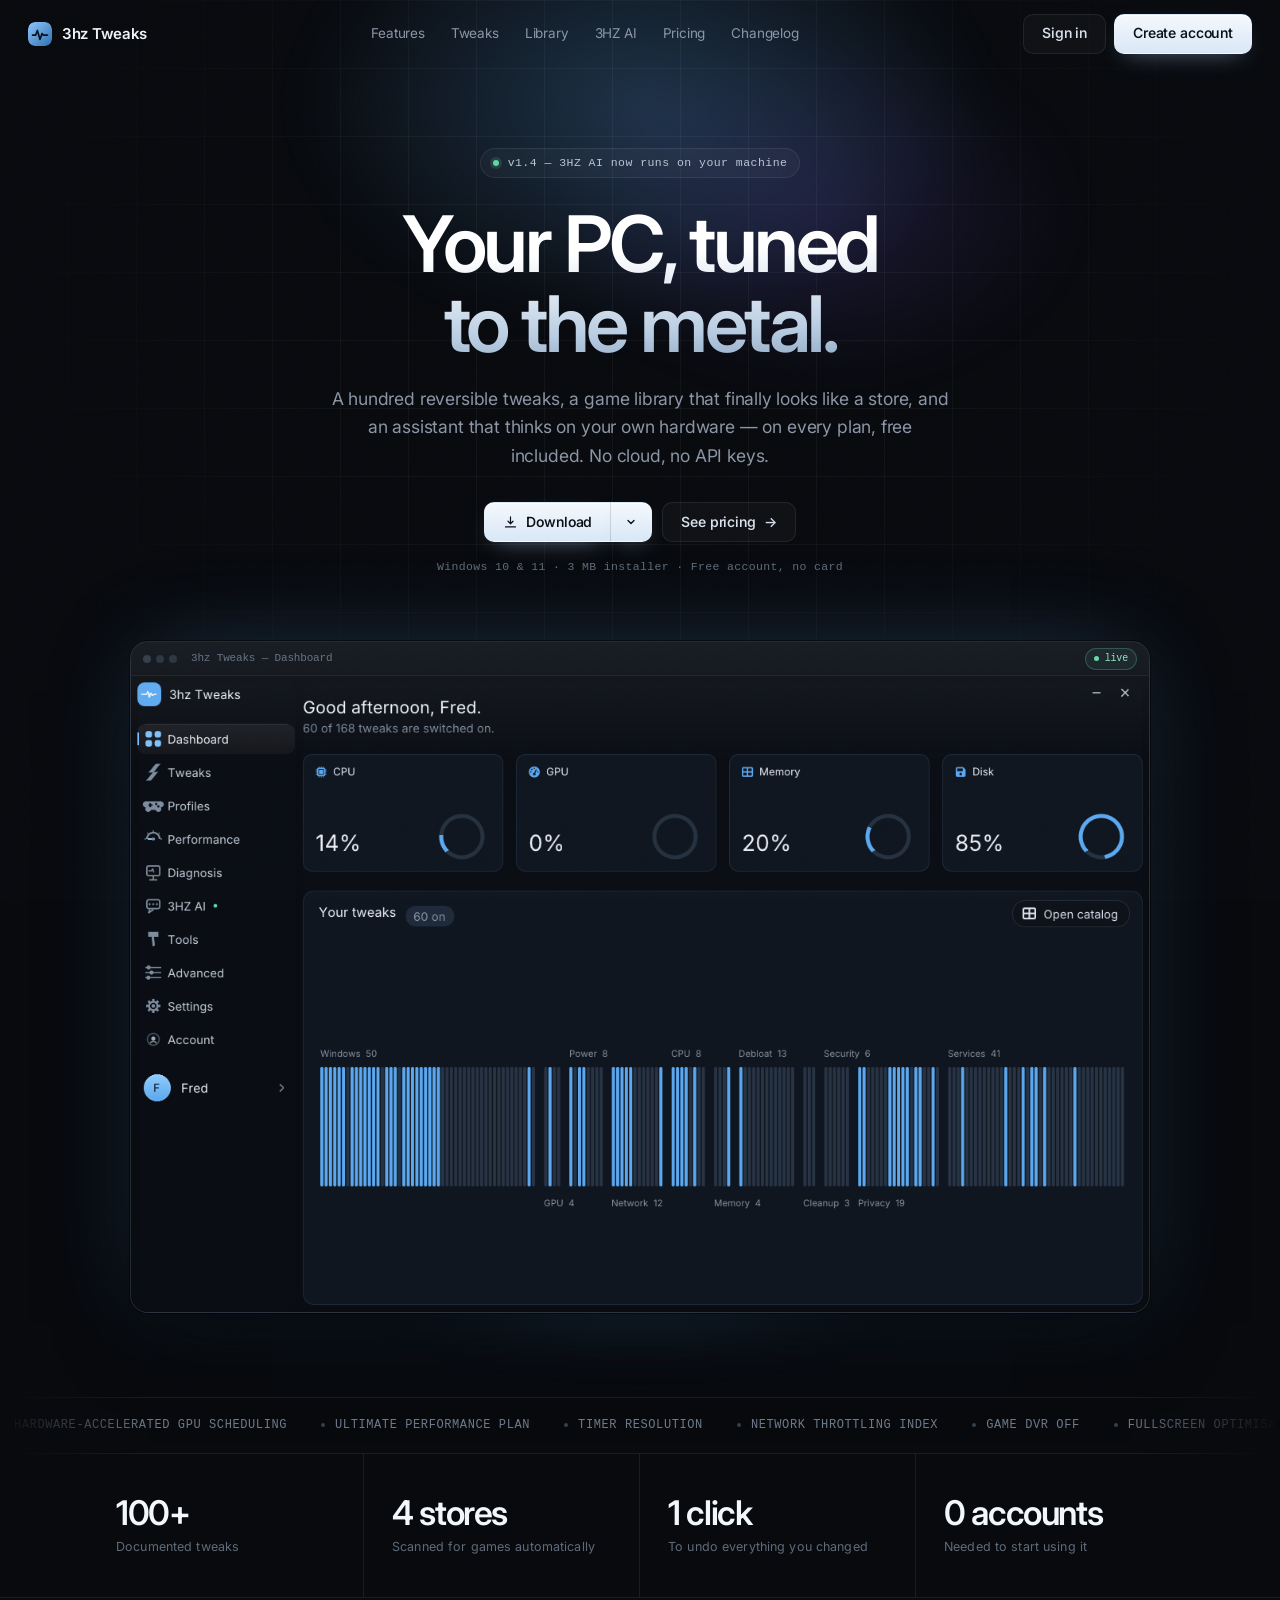
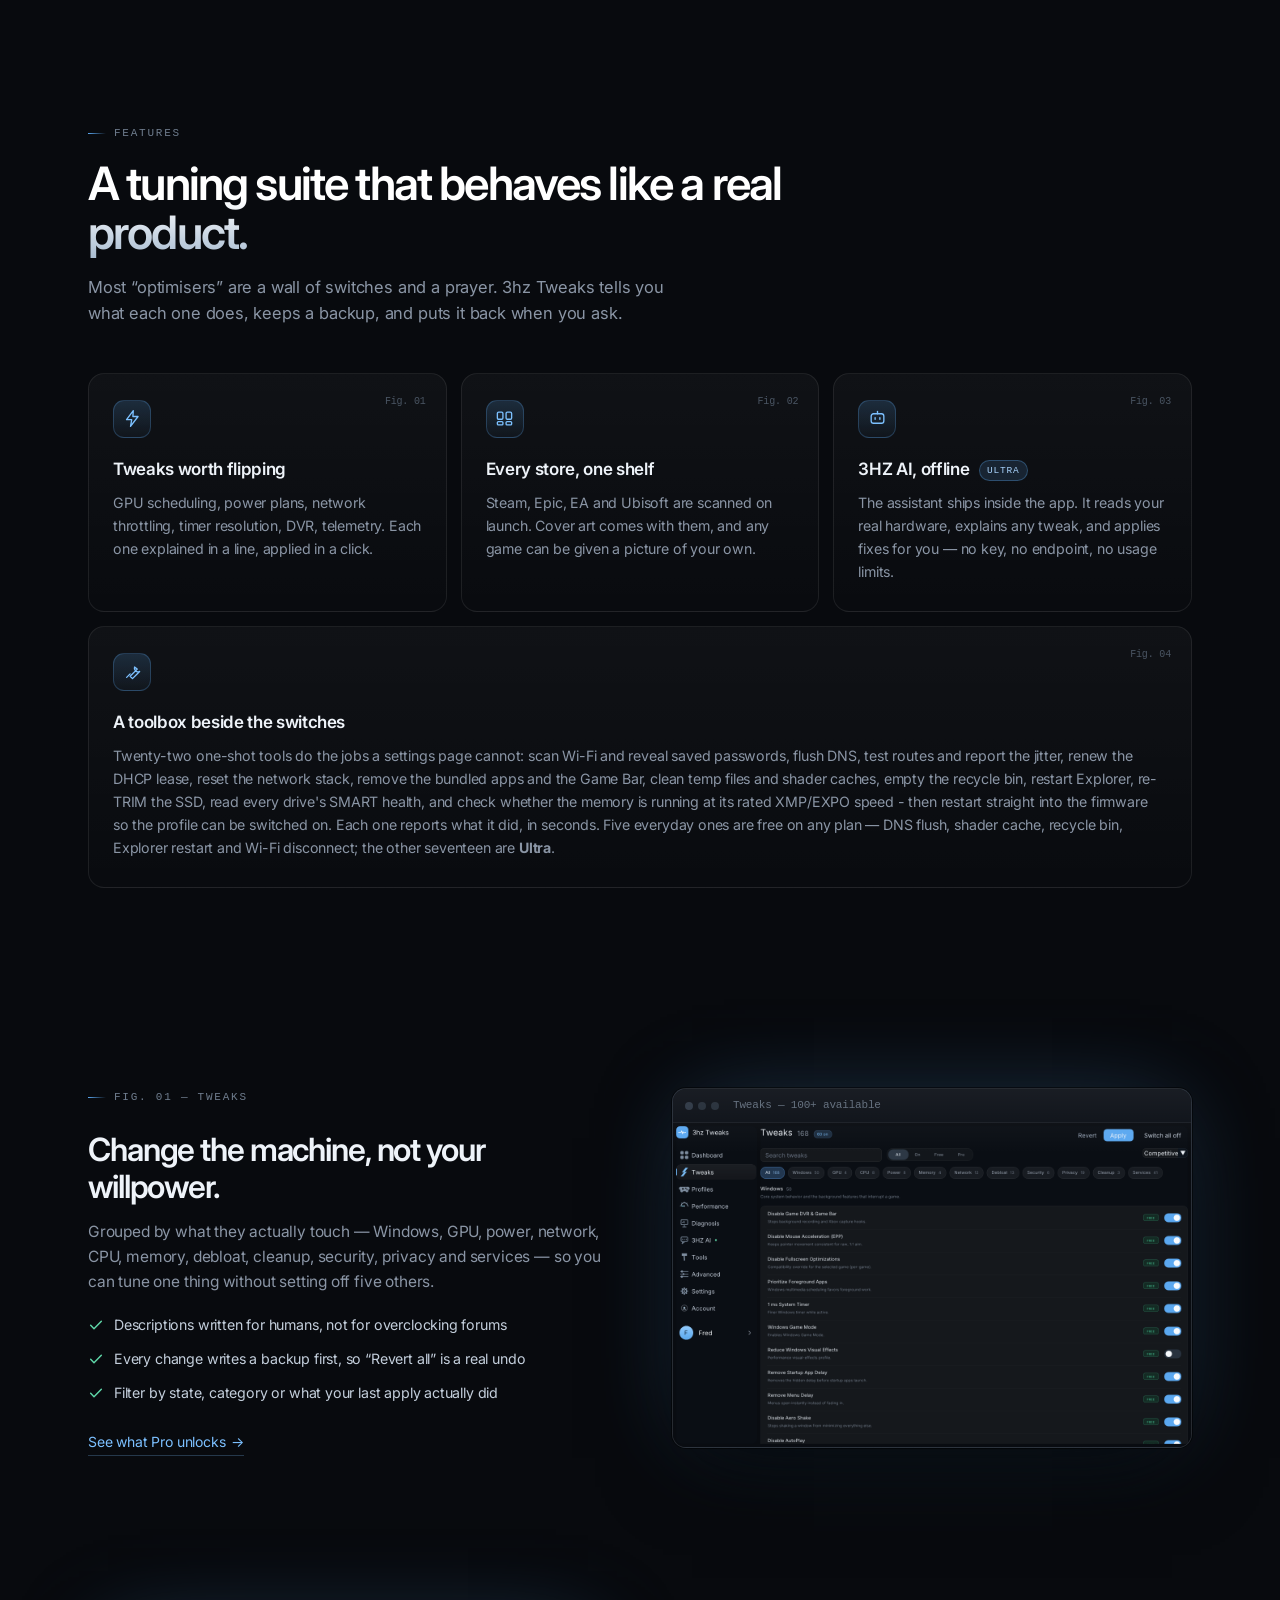
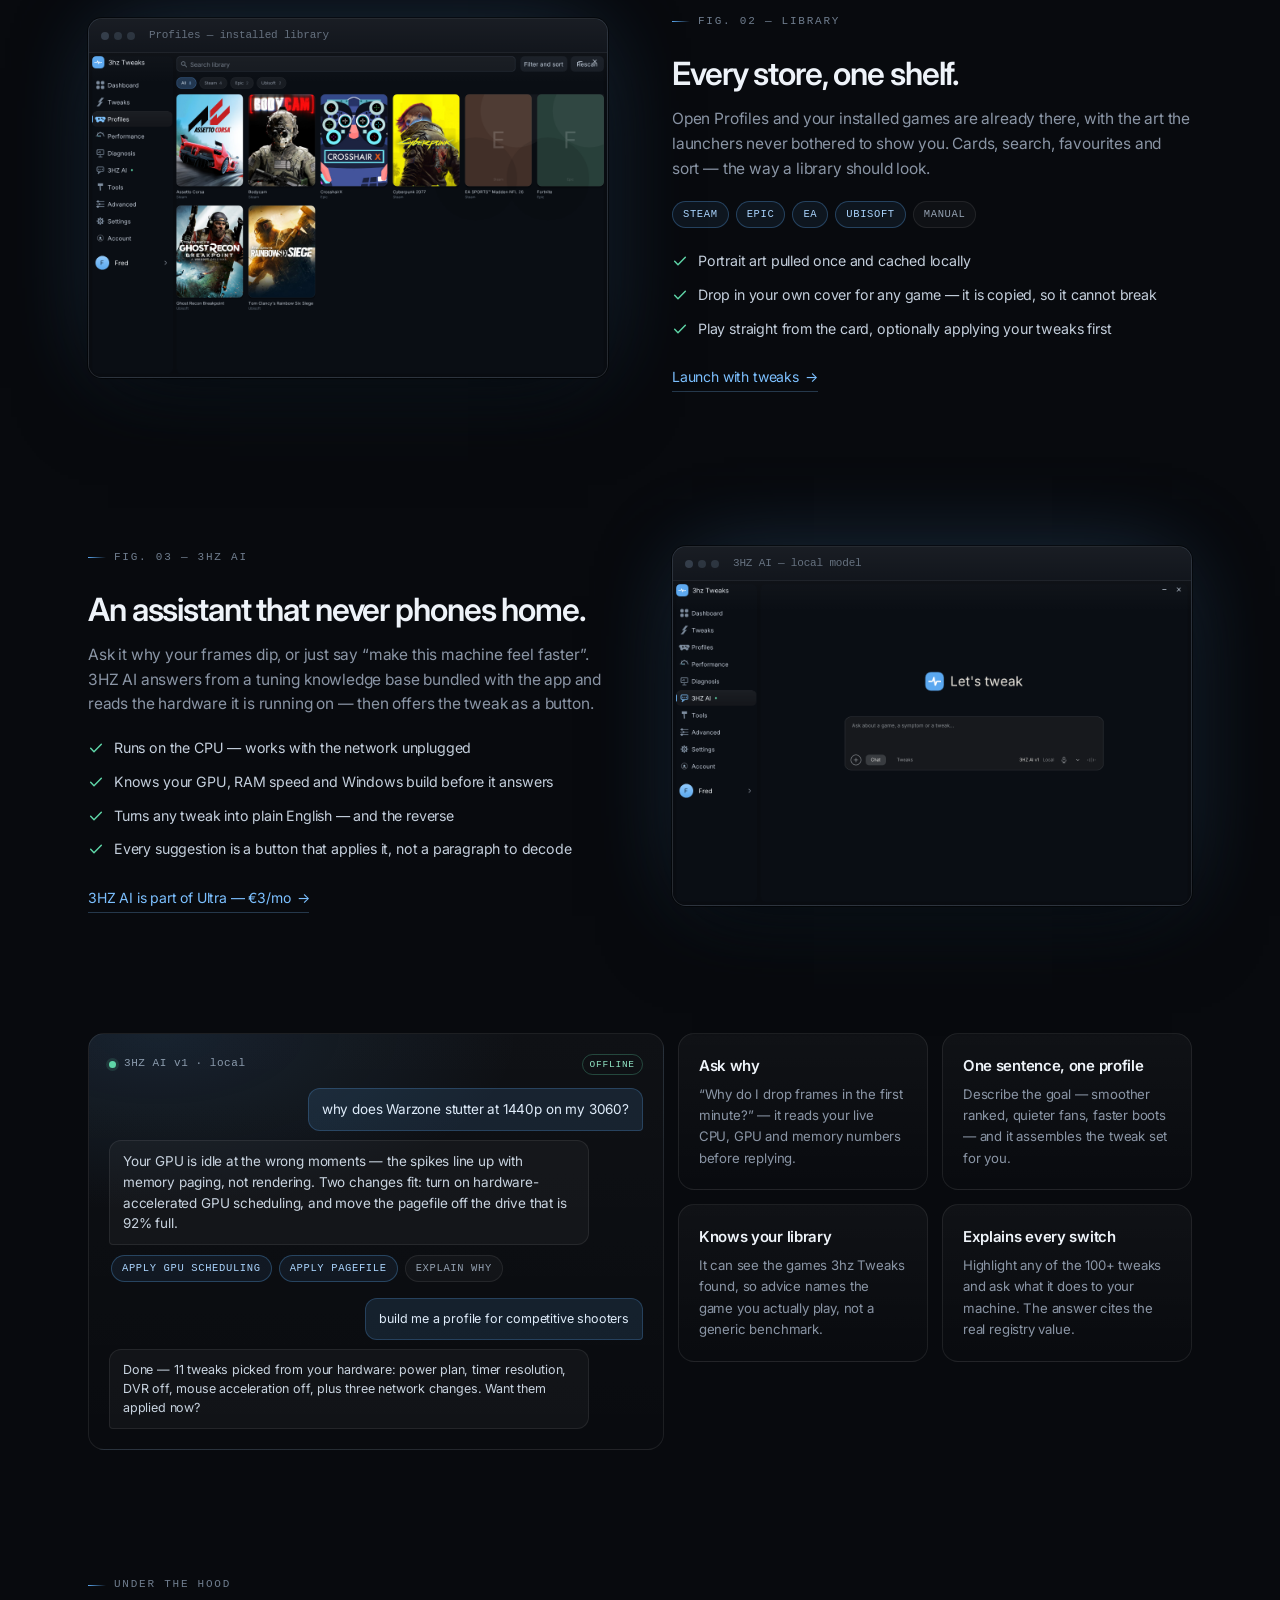
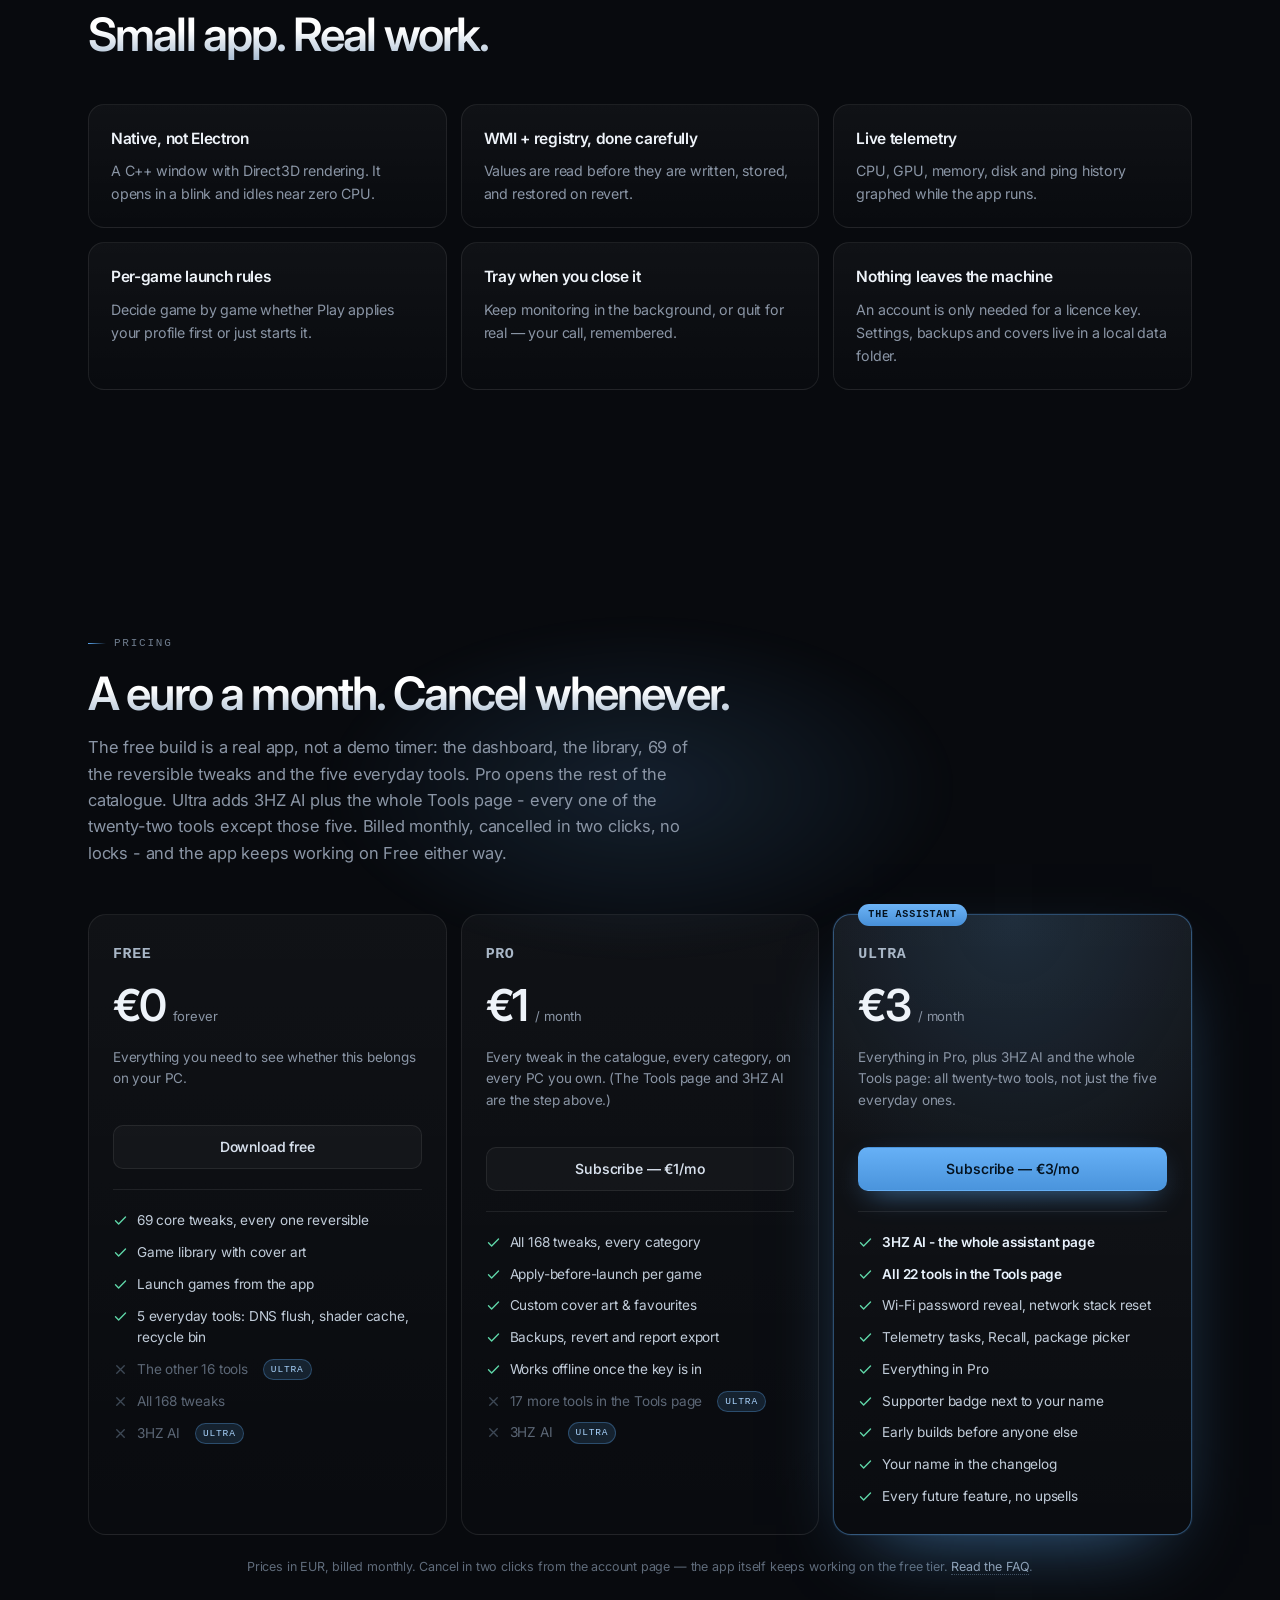
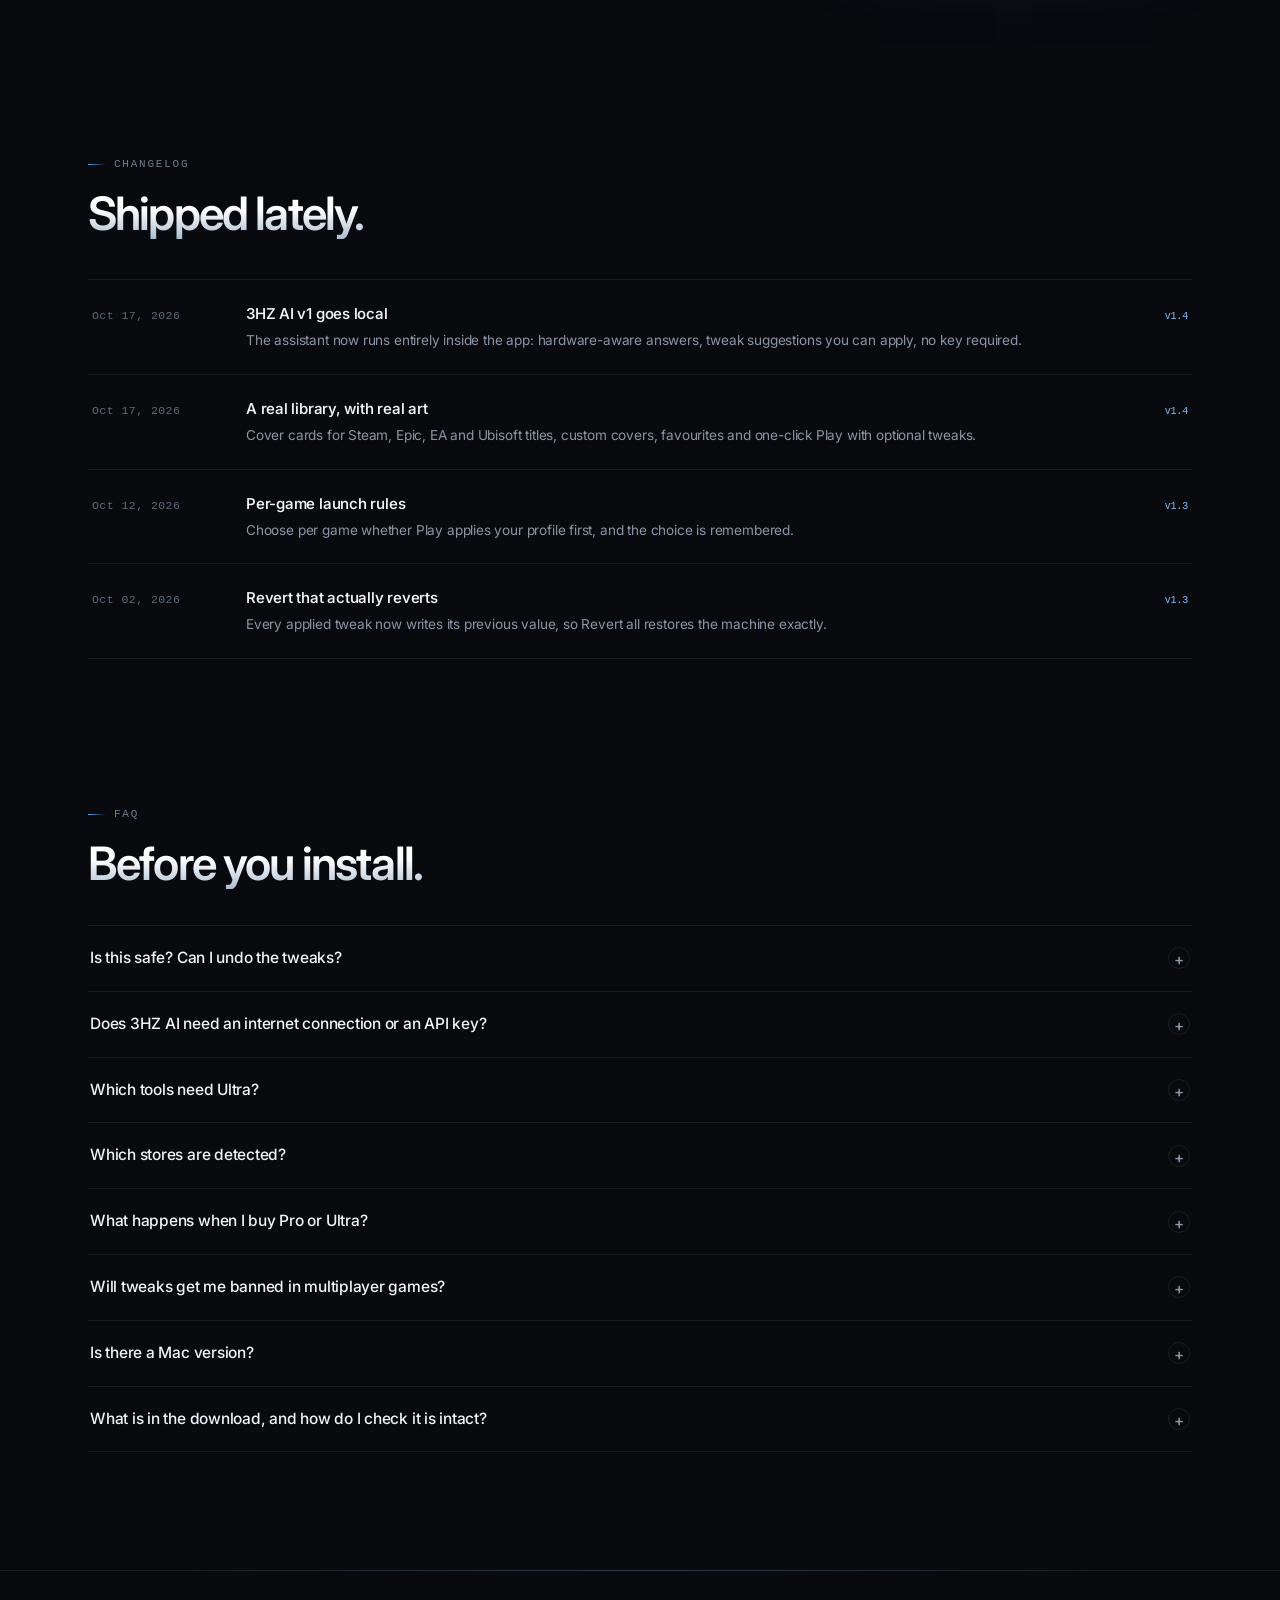
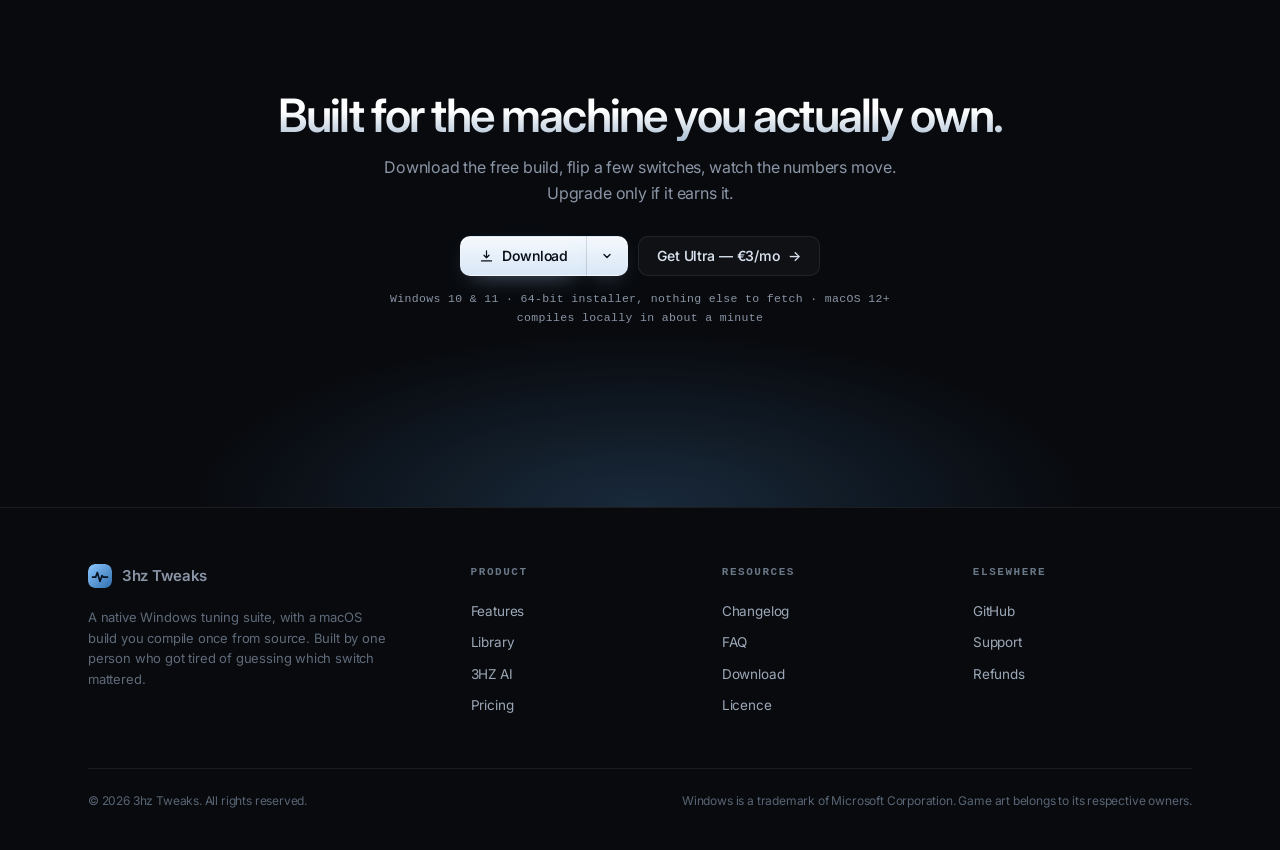
==== commit 3d2e1c5a: "Open the download menu on click only, and drop the caret sheen Hovering the caret used to open the p" ====
--- a/index.html
+++ b/index.html
@@ -14,7 +14,7 @@
 <link rel="preconnect" href="https://fonts.googleapis.com">
 <link rel="preconnect" href="https://fonts.gstatic.com" crossorigin>
 <link href="https://fonts.googleapis.com/css2?family=Inter:wght@400;450;500;550;600;700&display=swap" rel="stylesheet">
-<link rel="stylesheet" href="assets/styles.css?v=7">
+<link rel="stylesheet" href="assets/styles.css?v=8">
 </head>
 <body id="top">
 <div class="noise" aria-hidden="true"></div>
@@ -881,6 +881,6 @@
   </div>
 </div>
 
-<script src="assets/app.js?v=9"></script>
+<script src="assets/app.js?v=10"></script>
 </body>
 </html>
--- a/assets/styles.css
+++ b/assets/styles.css
@@ -198,7 +198,6 @@
 
 .dl-split .dl-caret {
   position: relative;
-  overflow: hidden;
   flex: none;
   width: 42px;
   padding: 0;
@@ -209,25 +208,6 @@
 
 .dl-caret svg { transition: transform 0.34s var(--ease); }
 .dl-split.open .dl-caret svg { transform: rotate(180deg); }
-.dl-split.open .dl-caret { box-shadow: 0 1px 0 rgba(255, 255, 255, 0.7) inset, 0 14px 34px -12px rgba(140, 195, 255, 0.85); }
-
-/* a thin light sweeps across the caret when the menu is open */
-.dl-caret::after {
-  content: "";
-  position: absolute;
-  inset: 0;
-  border-radius: inherit;
-  background: linear-gradient(100deg, transparent 20%, rgba(255, 255, 255, 0.55), transparent 80%);
-  opacity: 0;
-  transform: translateX(-120%);
-  pointer-events: none;
-}
-.dl-split.open .dl-caret::after { animation: dl-sheen 0.7s var(--ease); }
-
-@keyframes dl-sheen {
-  from { opacity: 0.9; transform: translateX(-120%); }
-  to { opacity: 0; transform: translateX(120%); }
-}
 
 .dl-menu {
   position: absolute;
@@ -1384,7 +1364,6 @@
   }
   .reveal { opacity: 1; transform: none; }
   .dl-split.open .dl-item { transition-delay: 0s; }
-  .dl-split.open .dl-caret::after { animation: none; }
 }
 
 
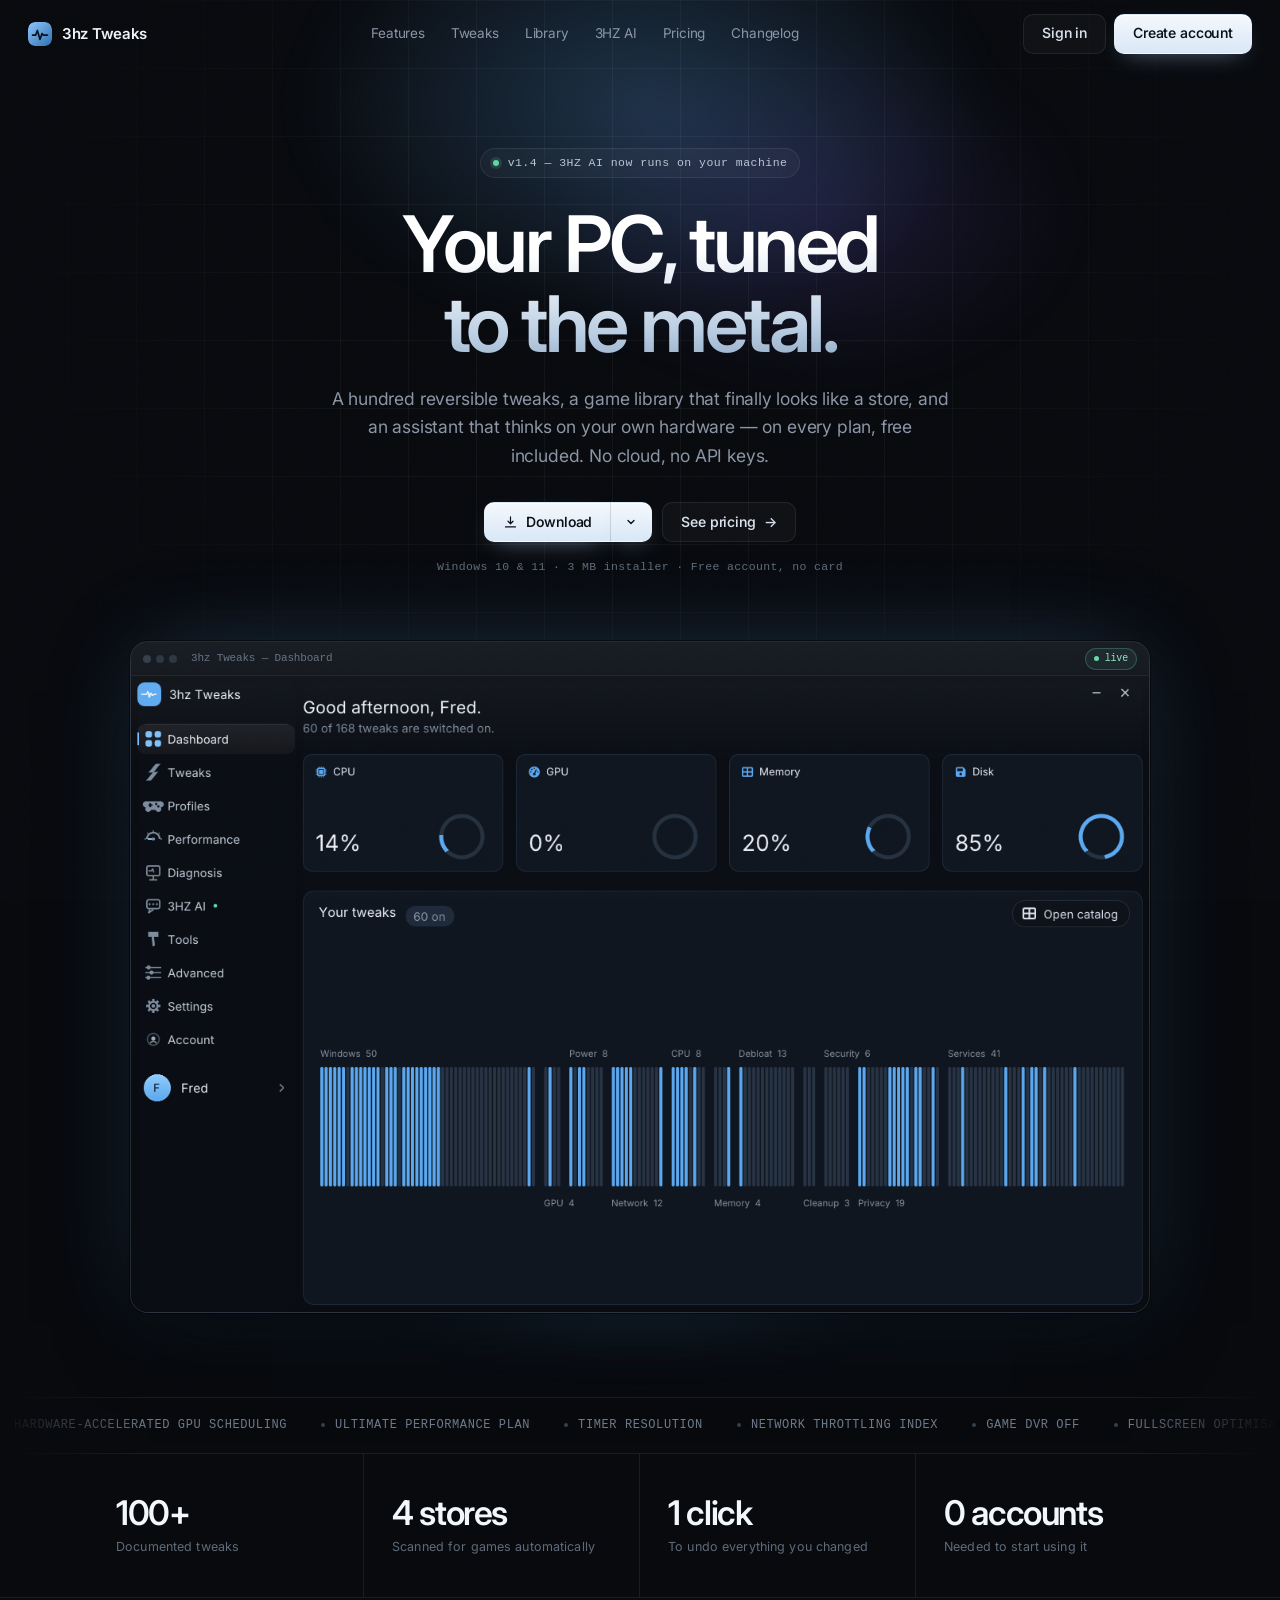
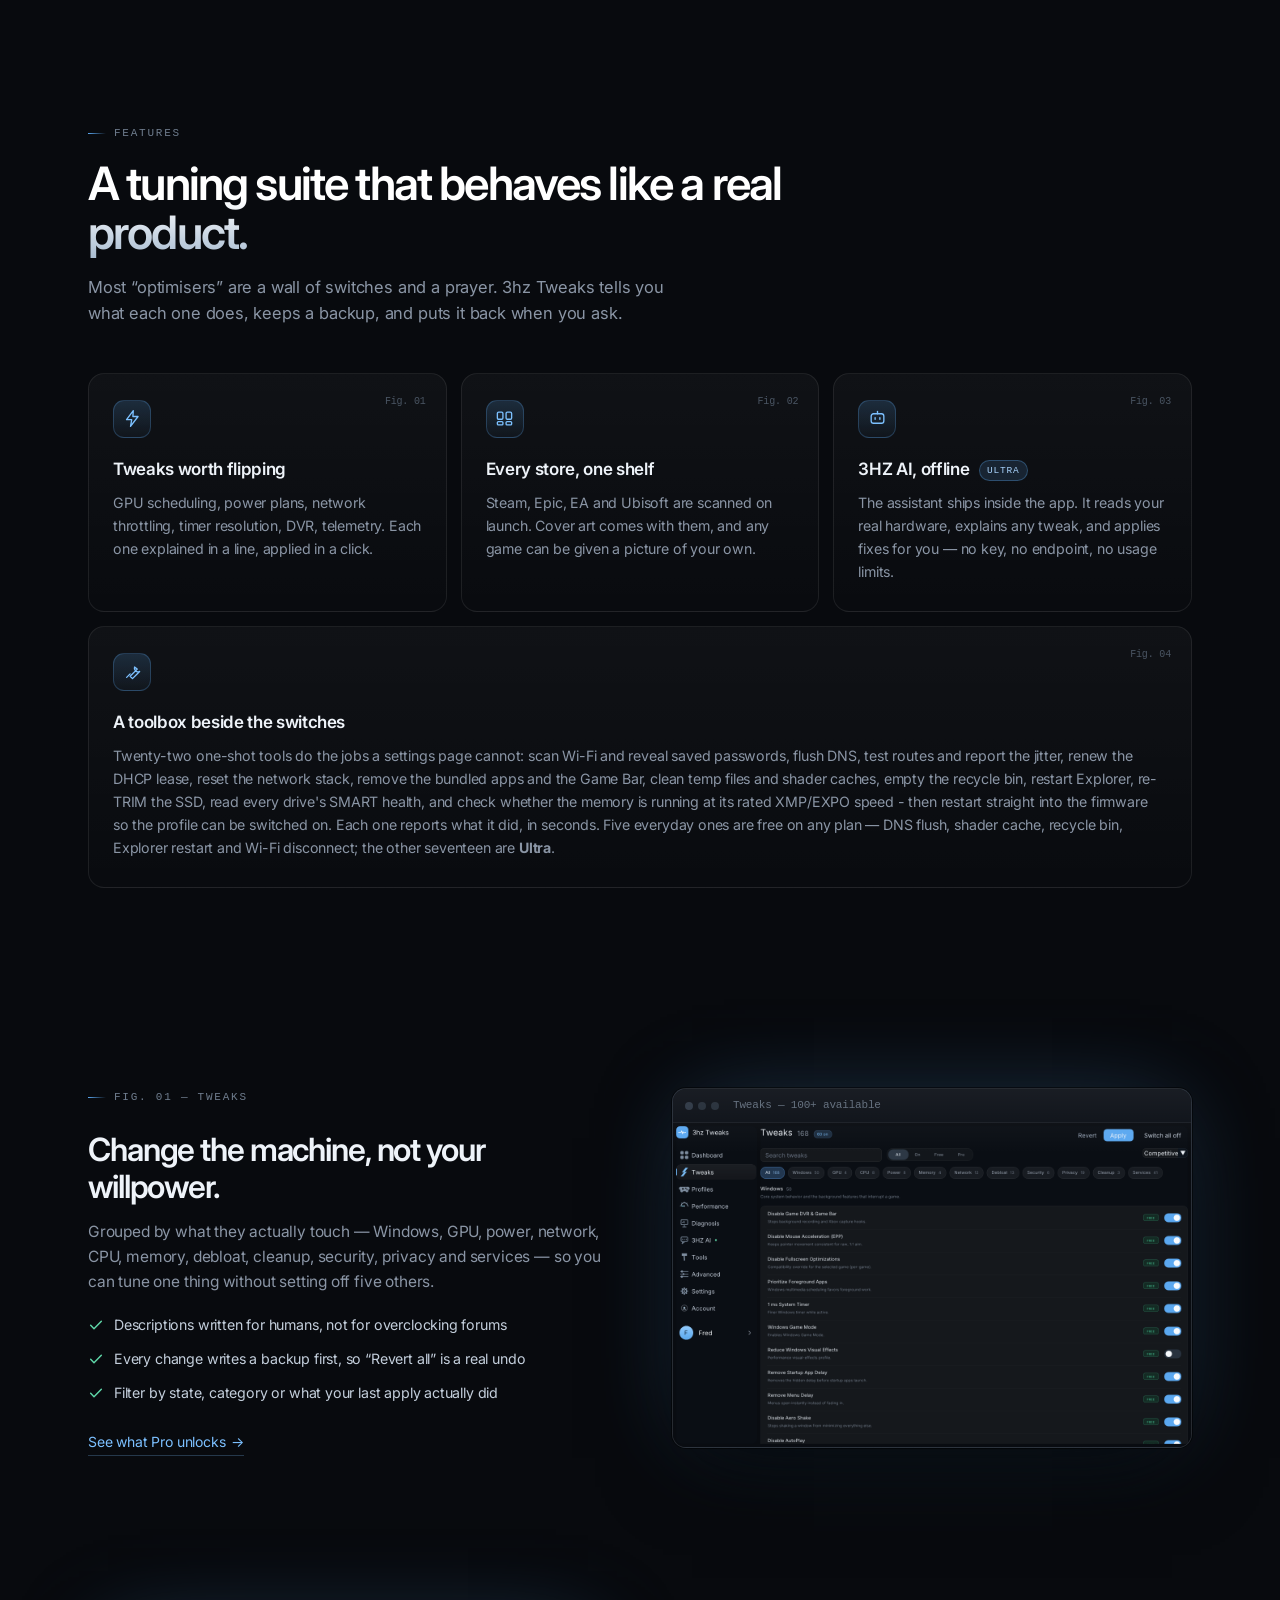
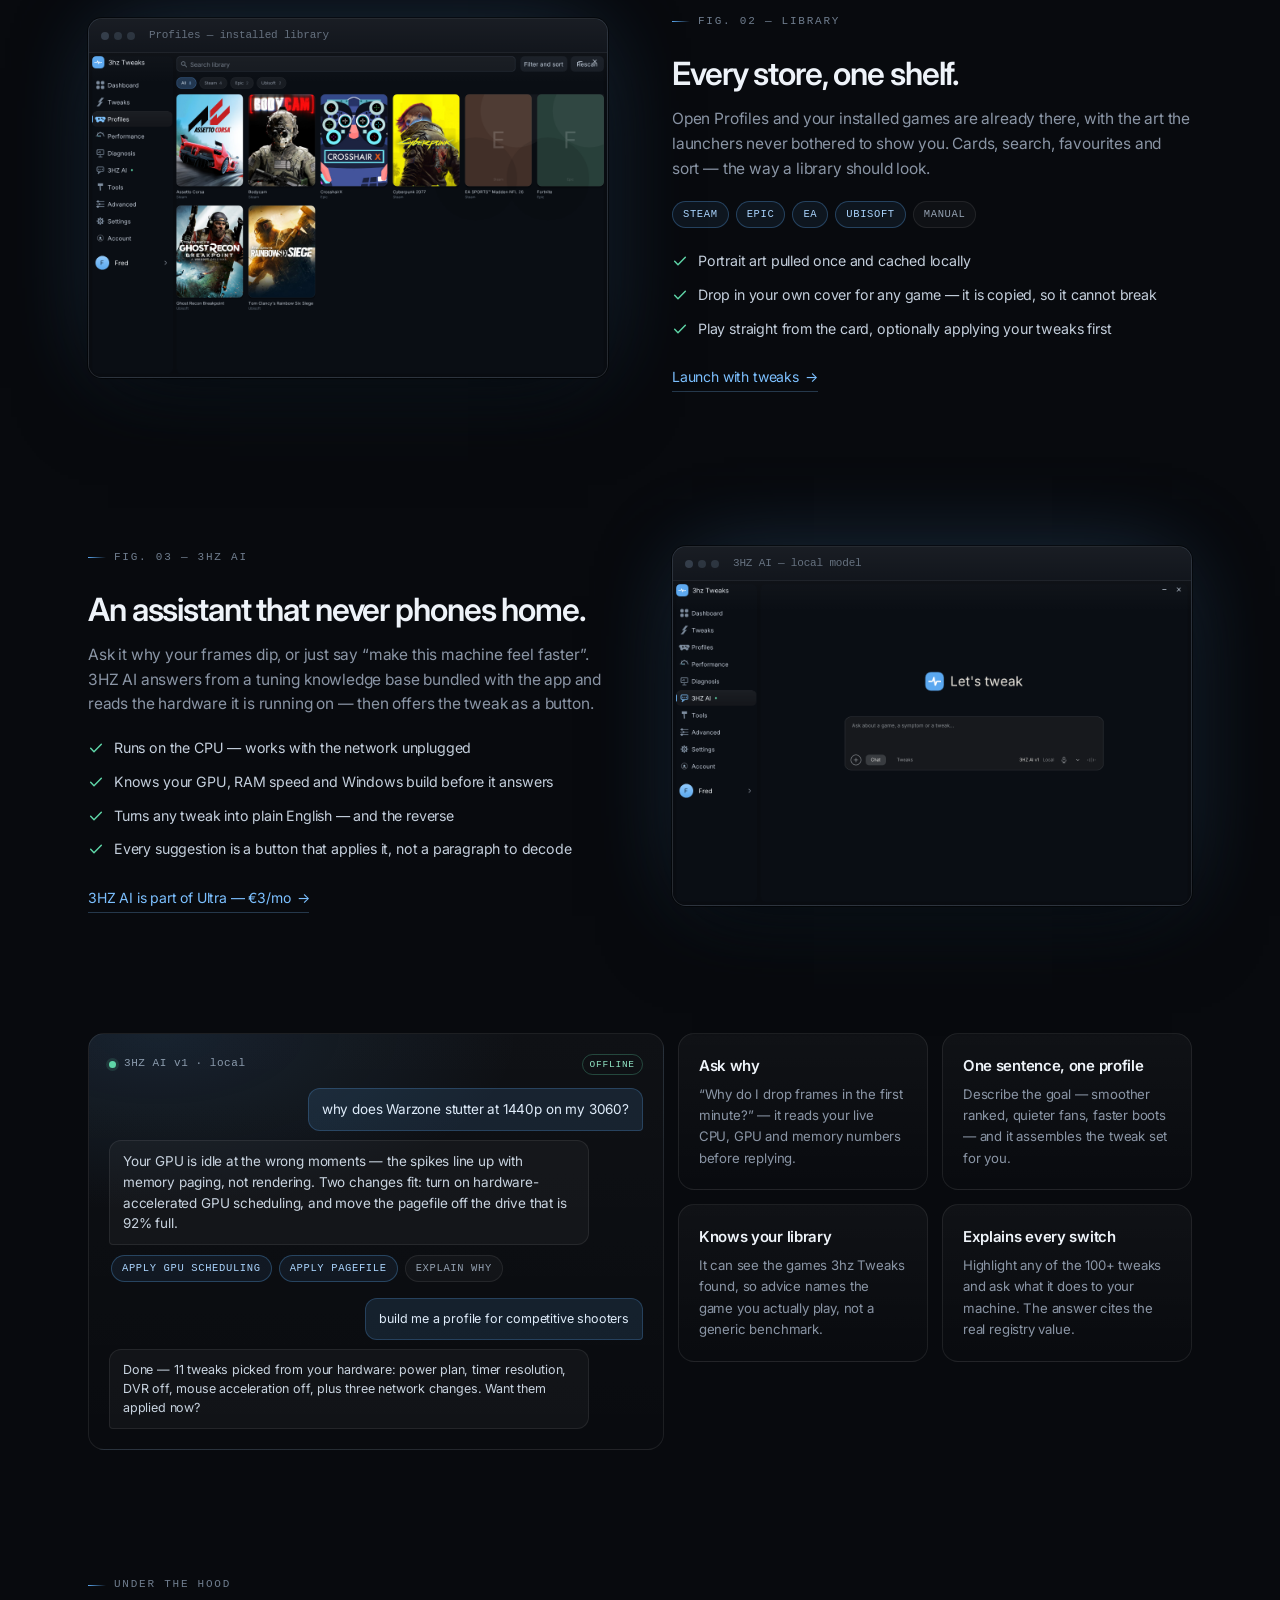
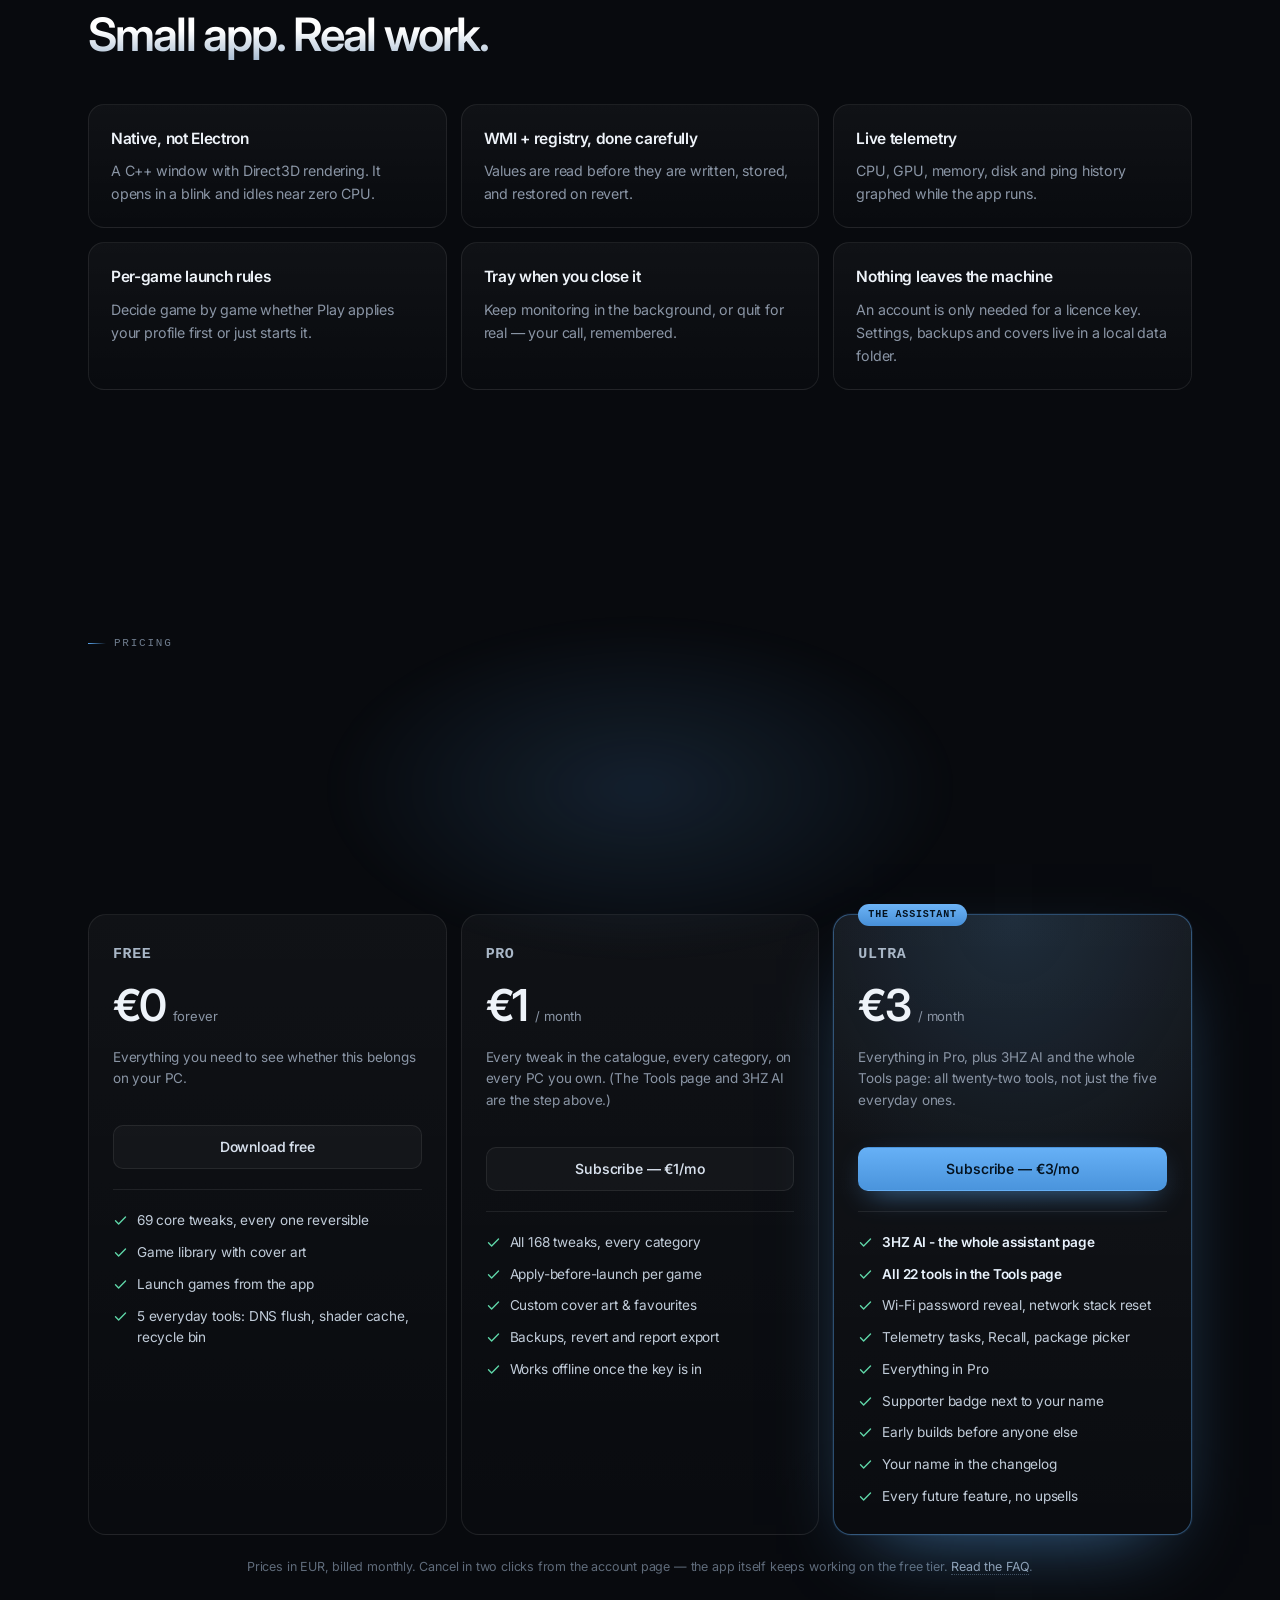
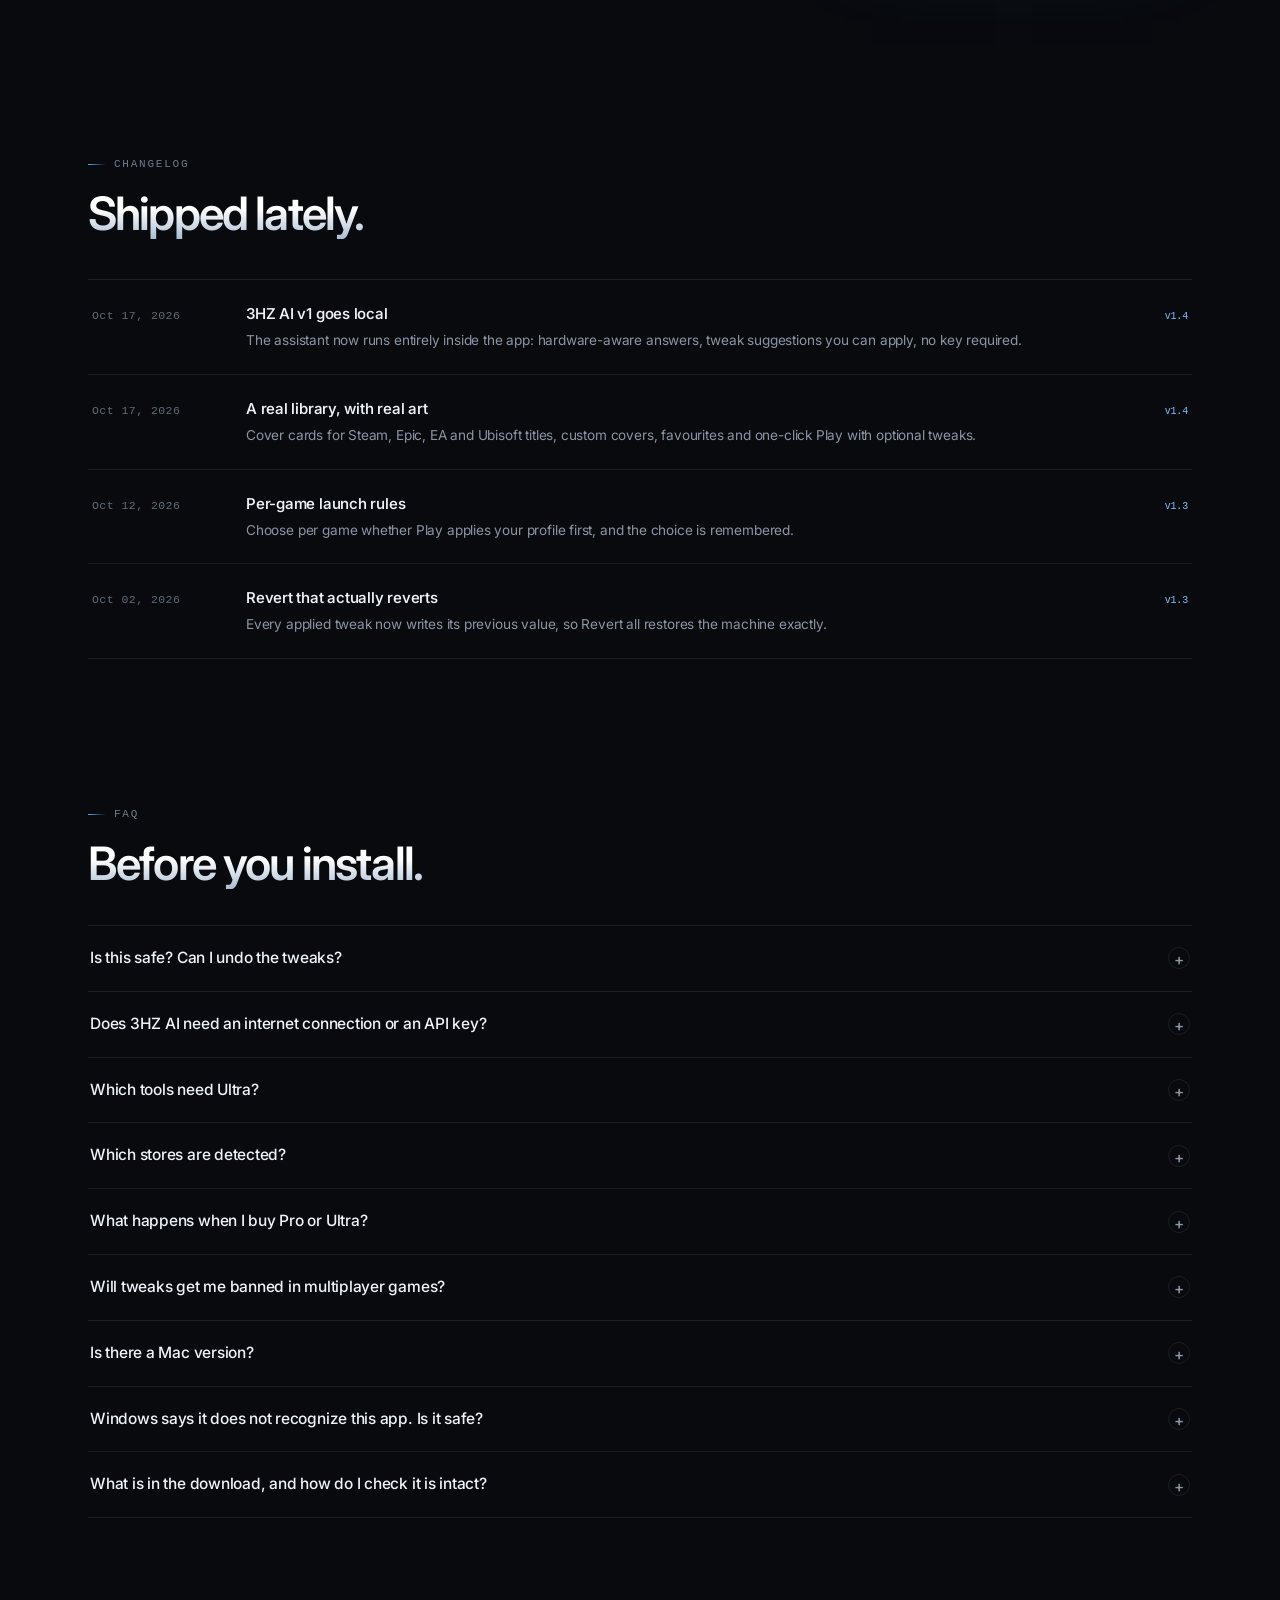
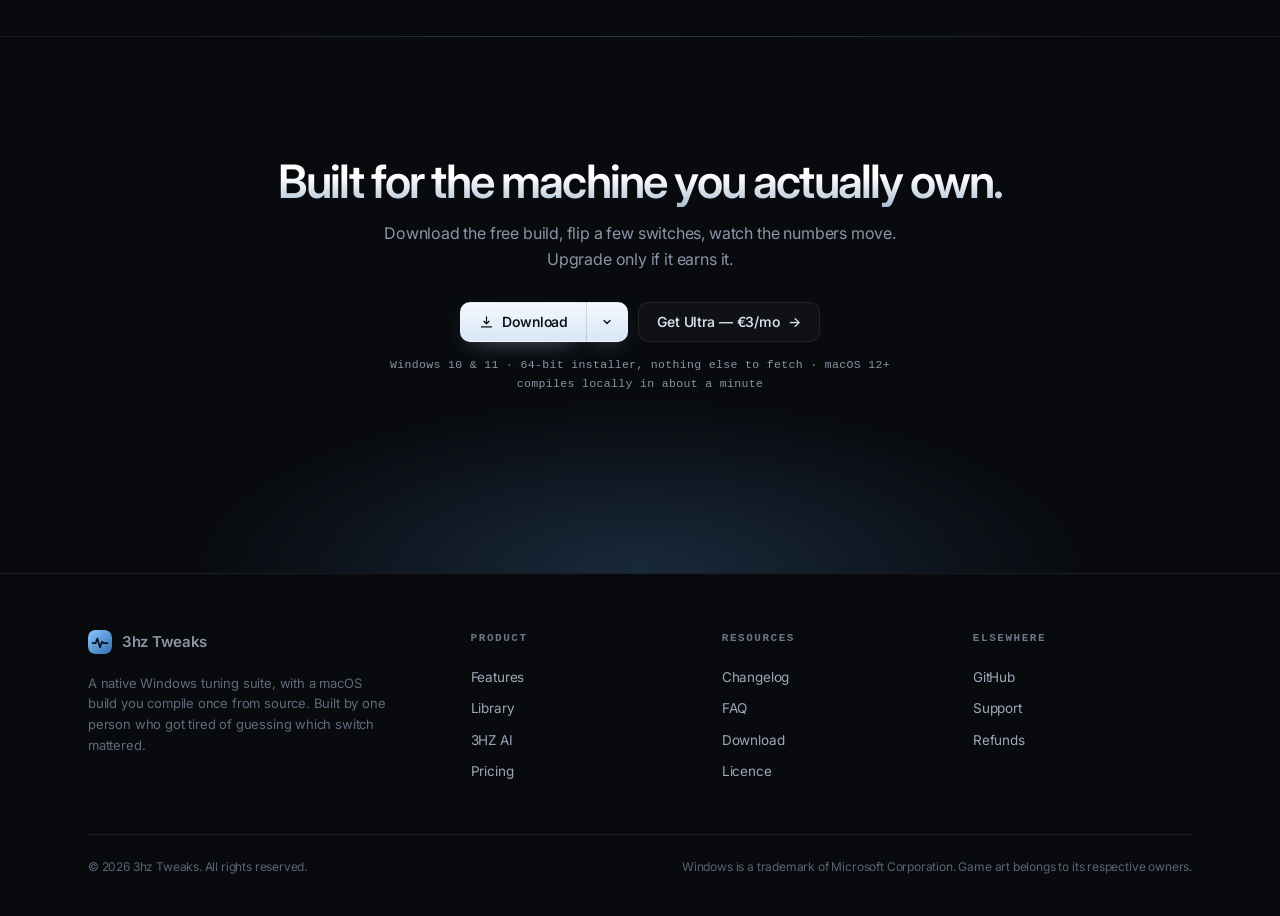
==== commit 2297be04: "Ship the app folder in the download zips and drop the not-included rows The published installer stil" ====
--- a/index.html
+++ b/index.html
@@ -14,7 +14,7 @@
 <link rel="preconnect" href="https://fonts.googleapis.com">
 <link rel="preconnect" href="https://fonts.gstatic.com" crossorigin>
 <link href="https://fonts.googleapis.com/css2?family=Inter:wght@400;450;500;550;600;700&display=swap" rel="stylesheet">
-<link rel="stylesheet" href="assets/styles.css?v=8">
+<link rel="stylesheet" href="assets/styles.css?v=10">
 </head>
 <body id="top">
 <div class="noise" aria-hidden="true"></div>
@@ -444,9 +444,6 @@
             <li><svg viewBox="0 0 24 24" fill="none" stroke="#5fd6a8" stroke-width="2.2"><path d="M4 12.5 9 17.5 20 6.5" stroke-linecap="round" stroke-linejoin="round"/></svg>Game library with cover art</li>
             <li><svg viewBox="0 0 24 24" fill="none" stroke="#5fd6a8" stroke-width="2.2"><path d="M4 12.5 9 17.5 20 6.5" stroke-linecap="round" stroke-linejoin="round"/></svg>Launch games from the app</li>
             <li><svg viewBox="0 0 24 24" fill="none" stroke="#5fd6a8" stroke-width="2.2"><path d="M4 12.5 9 17.5 20 6.5" stroke-linecap="round" stroke-linejoin="round"/></svg>5 everyday tools: DNS flush, shader cache, recycle bin</li>
-            <li class="off"><svg viewBox="0 0 24 24" fill="none" stroke="currentColor" stroke-width="2.2"><path d="M6 6l12 12M18 6 6 18" stroke-linecap="round"/></svg>The other 16 tools <span class="ultra-tag">Ultra</span></li>
-            <li class="off"><svg viewBox="0 0 24 24" fill="none" stroke="currentColor" stroke-width="2.2"><path d="M6 6l12 12M18 6 6 18" stroke-linecap="round"/></svg>All 168 tweaks</li>
-            <li class="off"><svg viewBox="0 0 24 24" fill="none" stroke="currentColor" stroke-width="2.2"><path d="M6 6l12 12M18 6 6 18" stroke-linecap="round"/></svg>3HZ AI <span class="ultra-tag">Ultra</span></li>
           </ul>
         </article>
 
@@ -461,8 +458,6 @@
             <li><svg viewBox="0 0 24 24" fill="none" stroke="#5fd6a8" stroke-width="2.2"><path d="M4 12.5 9 17.5 20 6.5" stroke-linecap="round" stroke-linejoin="round"/></svg>Custom cover art &amp; favourites</li>
             <li><svg viewBox="0 0 24 24" fill="none" stroke="#5fd6a8" stroke-width="2.2"><path d="M4 12.5 9 17.5 20 6.5" stroke-linecap="round" stroke-linejoin="round"/></svg>Backups, revert and report export</li>
             <li><svg viewBox="0 0 24 24" fill="none" stroke="#5fd6a8" stroke-width="2.2"><path d="M4 12.5 9 17.5 20 6.5" stroke-linecap="round" stroke-linejoin="round"/></svg>Works offline once the key is in</li>
-            <li class="off"><svg viewBox="0 0 24 24" fill="none" stroke="currentColor" stroke-width="2.2"><path d="M6 6l12 12M18 6 6 18" stroke-linecap="round"/></svg>17 more tools in the Tools page <span class="ultra-tag">Ultra</span></li>
-            <li class="off"><svg viewBox="0 0 24 24" fill="none" stroke="currentColor" stroke-width="2.2"><path d="M6 6l12 12M18 6 6 18" stroke-linecap="round"/></svg>3HZ AI <span class="ultra-tag">Ultra</span></li>
           </ul>
         </article>
 
@@ -592,6 +587,15 @@
           </div>
         </div>
         <div class="faq-item">
+          <button class="faq-q" aria-expanded="false">Windows says it does not recognize this app. Is it safe?
+            <span class="pm">+</span></button>
+          <div class="faq-a"><p>The build is not code-signed yet, so SmartScreen shows "Windows protected your PC"
+            the first time you run the installer. If you would rather not take that on trust, check the
+            <code>sha256</code> in the download question below and read the source - then choose <b>More info</b> and <b>Run anyway</b>.
+            The installer needs no admin rights: it copies the app into your own user folder, and the app itself
+            only writes the registry values a tweak owns, storing the old ones so every change reverts.</p></div>
+        </div>
+        <div class="faq-item">
           <button class="faq-q" aria-expanded="false">What is in the download, and how do I check it is intact?
             <span class="pm">+</span></button>
           <div class="faq-a">
@@ -602,8 +606,8 @@
               which must stay together - unzip the folder anywhere and run the .exe.</p>
             <p>Check the download with <code>certutil -hashfile 3hzTweaks-Setup.zip SHA256</code> in the folder you saved
               it to. It should print:</p>
-            <p><code>8105cb1e5edf1e8f8438a3d91fdaa9879c3f4a1bcce955536eec6367434af669</code> for the installer zip, and<br>
-              <code>7ad79a13c3b590eda3fd448f82e7de4d84564e1ab6ab0b38120d17caae7968ec</code> for the portable zip.</p>
+            <p><code>043de668ebd112b1b63eb7f8bc3ac0a87464380e690cf1d228b51ee9d81137a9</code> for the installer zip, and<br>
+              <code>87df6be26a27687280c3646bfe44bd994f6549ec60ce6925a4ff69e17c735df9</code> for the portable zip.</p>
             <p><b>3hzTweaks-macOS-source.zip</b> (2 MB) is the Mac build's source in <code>3hzTweaks-macOS/</code>, with
               <code>build-macos.command</code> beside it. Its sha256 is<br>
               <code>1ee9ddfc137a0974faa5a51471e2f7fce50dd0272b1c23560e6bb8c237998113</code> - check it on a Mac with
--- a/assets/styles.css
+++ b/assets/styles.css
@@ -205,6 +205,13 @@
   border-bottom-left-radius: 0;
   border-left: 1px solid rgba(10, 16, 23, 0.14);
 }
+
+/* The caret borrows .btn.primary, whose hover state lifts it 1px and flares its
+   shadow. That lift is the little hop visitors see when the pointer crosses the
+   arrow, and the wide half beside it never moves, so here the arrow stays put:
+   hovering and pressing no longer translate it, and the rotation on open is the
+   only movement it keeps. The hover highlight itself is left to .btn.primary. */
+.dl-split .dl-caret:hover, .dl-split .dl-caret:active { transform: none; }
 
 .dl-caret svg { transition: transform 0.34s var(--ease); }
 .dl-split.open .dl-caret svg { transform: rotate(180deg); }
@@ -980,8 +987,6 @@
 
 .tier li { display: flex; gap: 9px; align-items: flex-start; }
 .tier li svg { flex: none; width: 15px; height: 15px; margin-top: 3px; }
-.tier li.off { color: #5b6675; }
-.tier li.off svg { color: #3d4855; }
 
 .pricing-foot {
   margin-top: 22px;
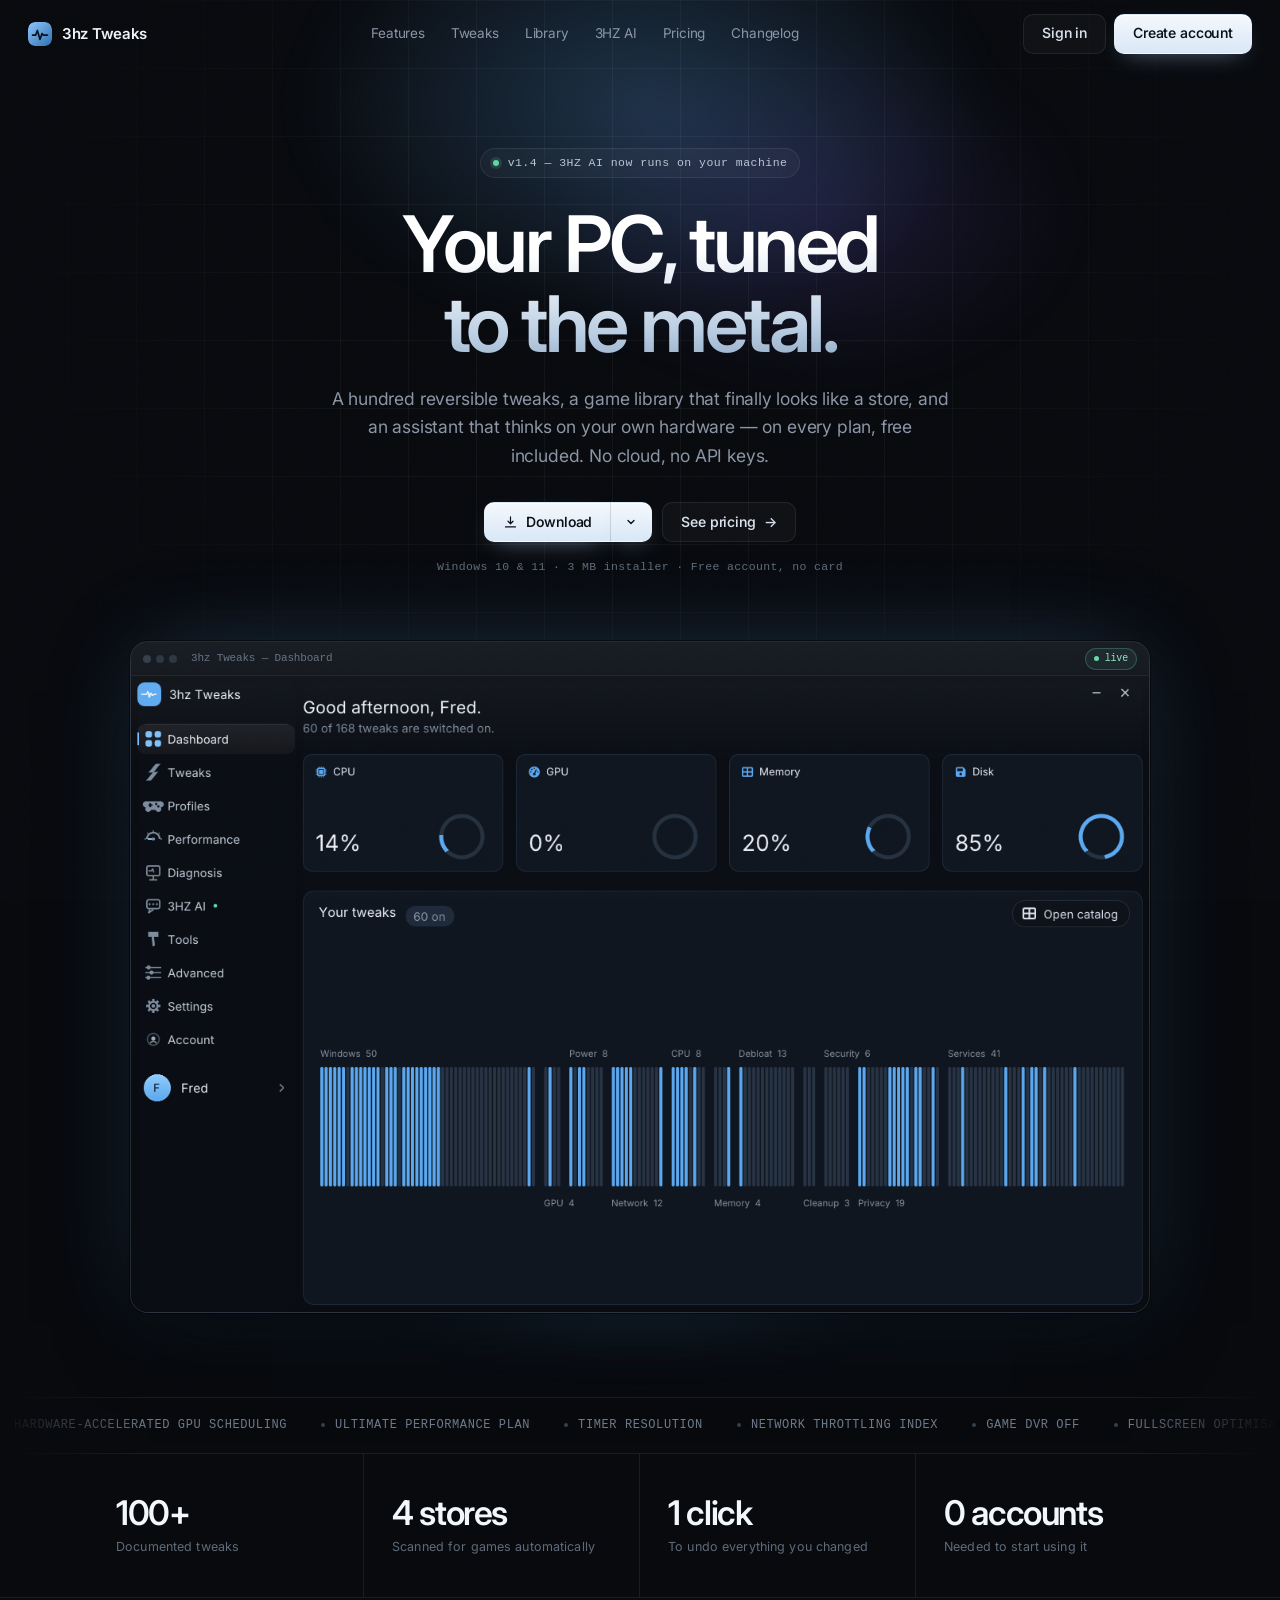
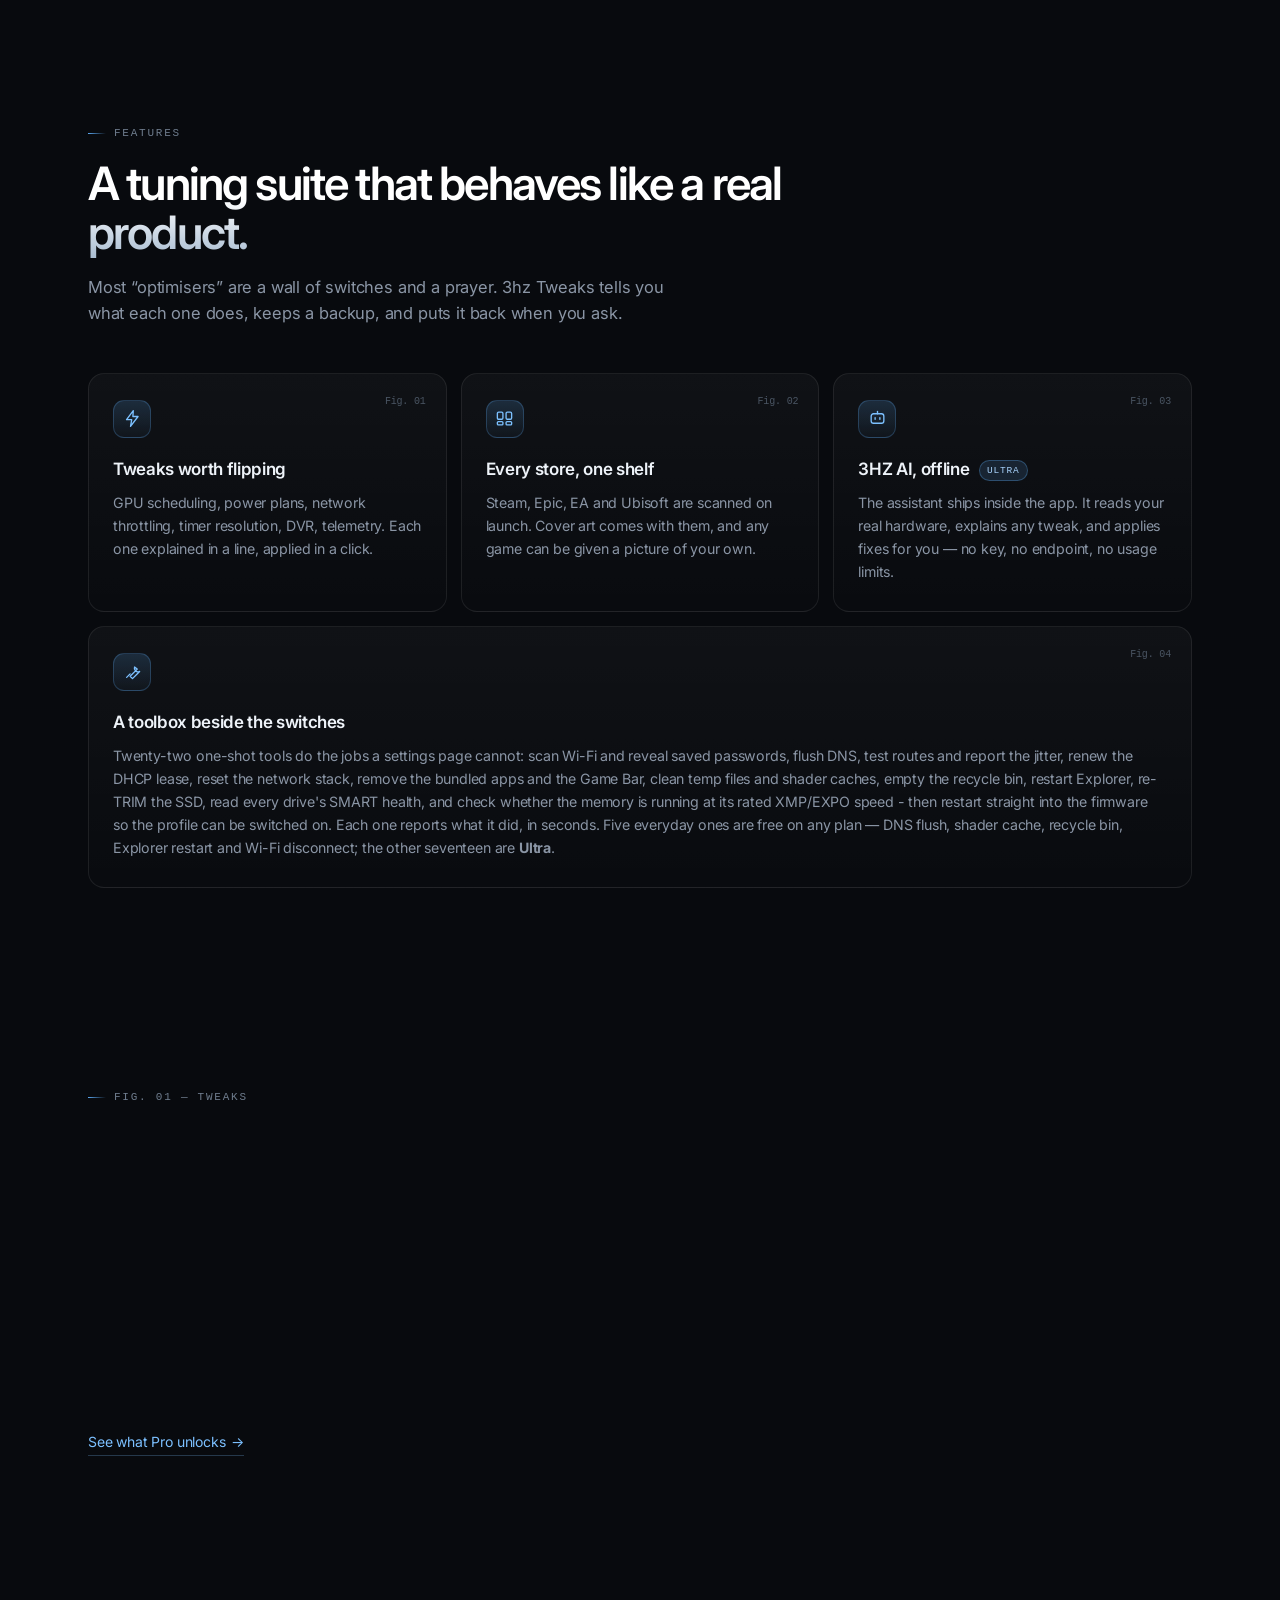
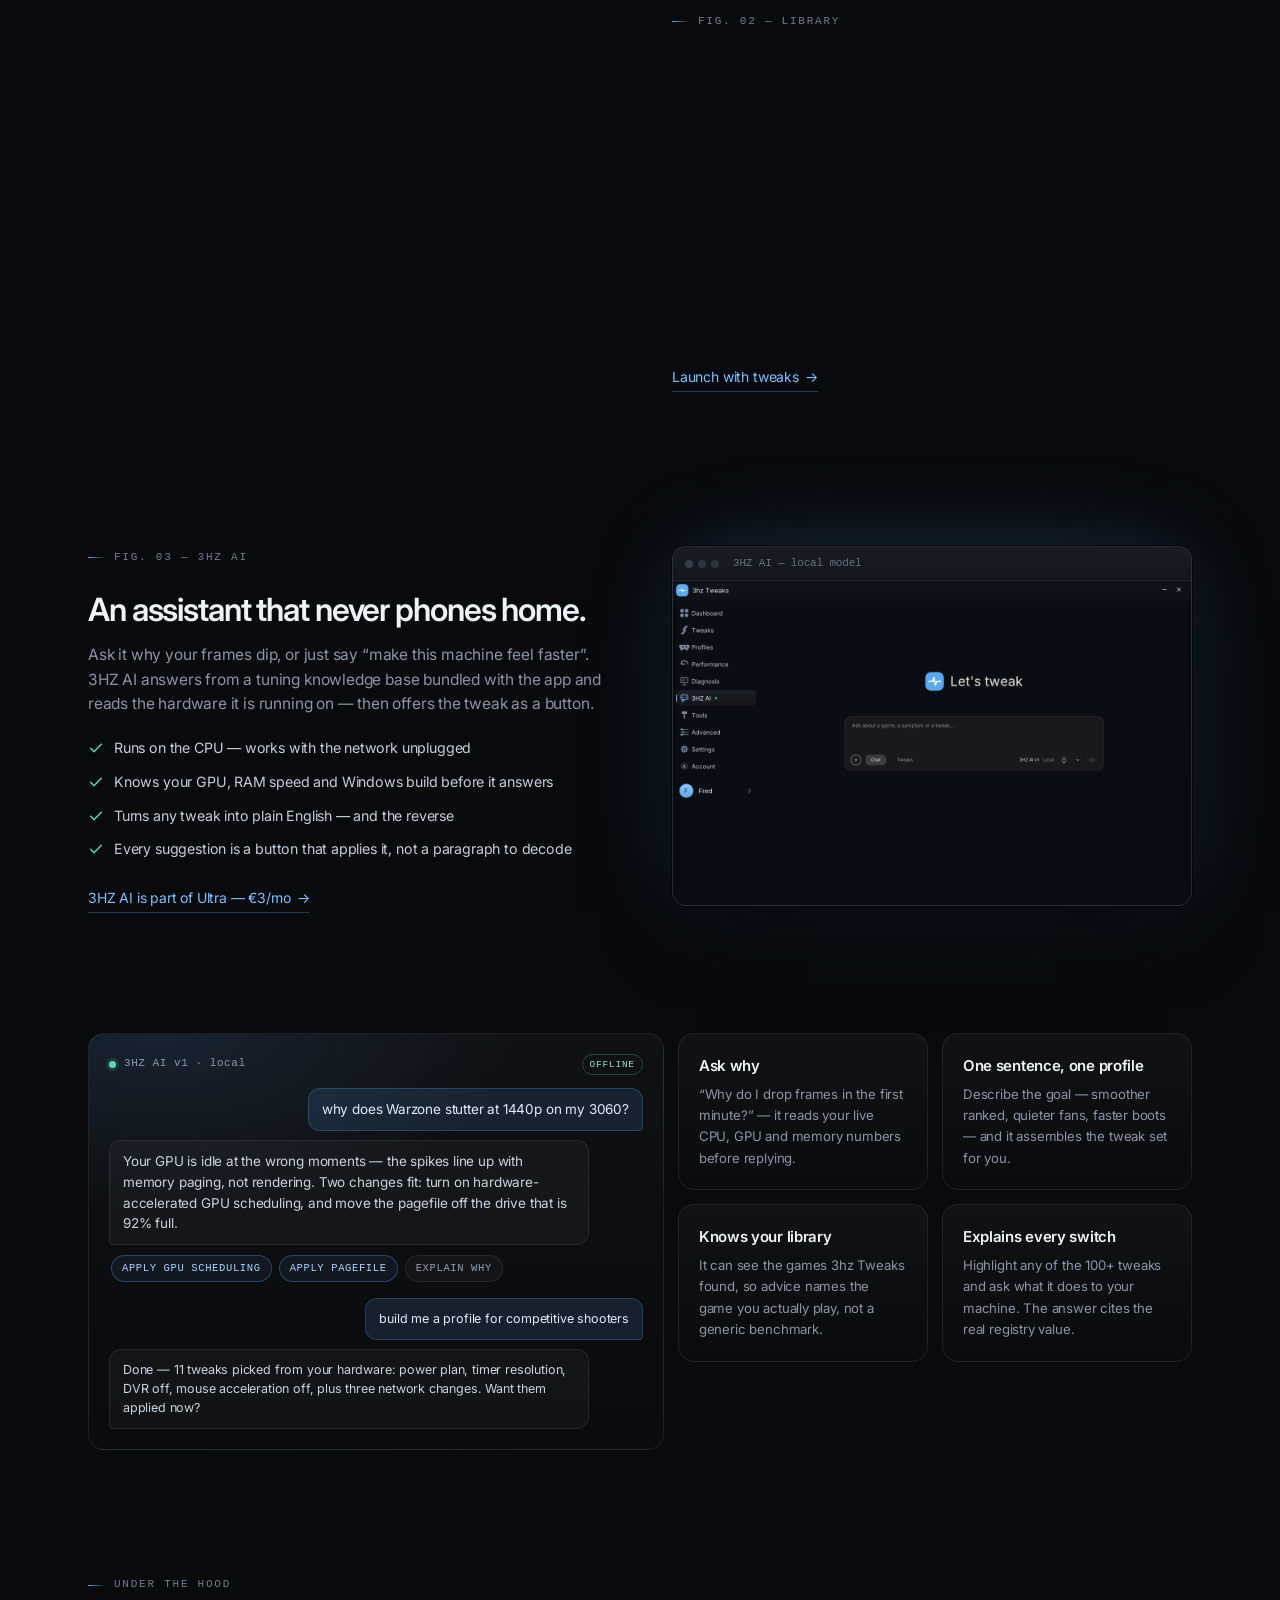
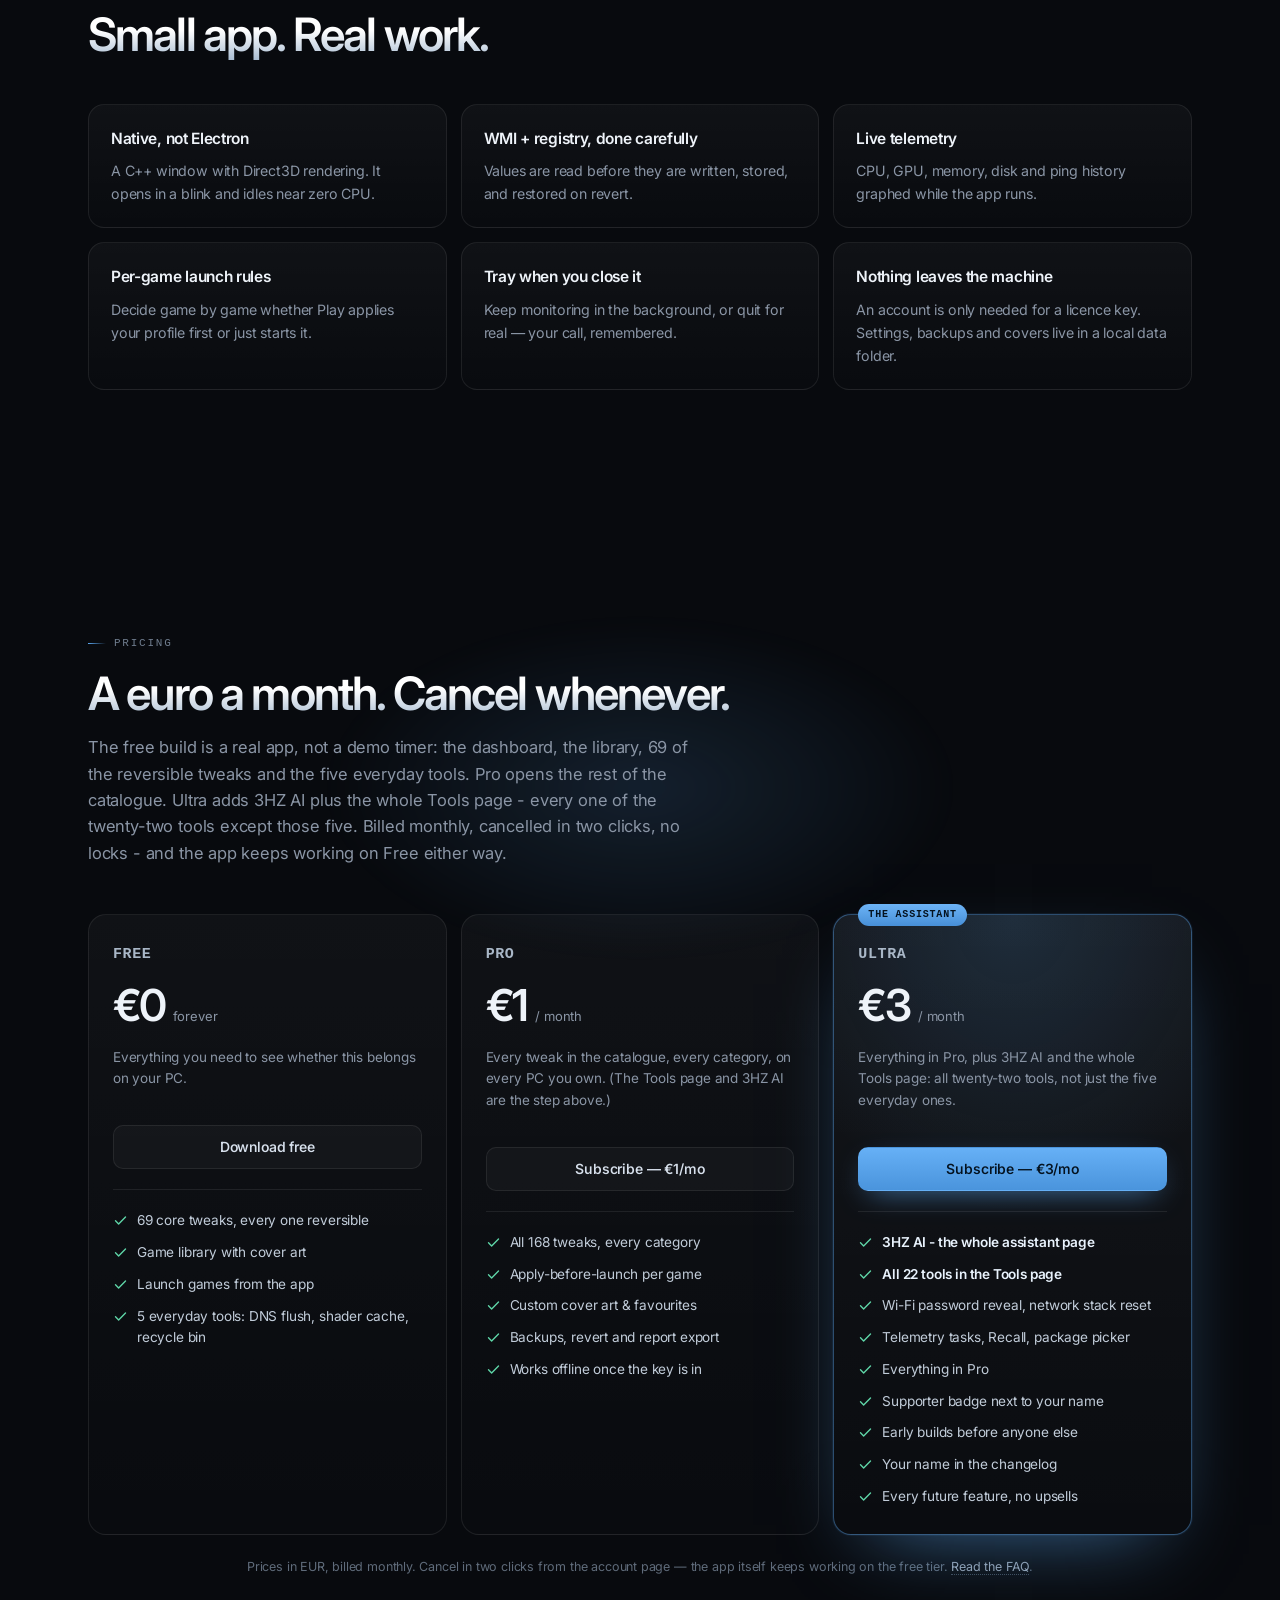
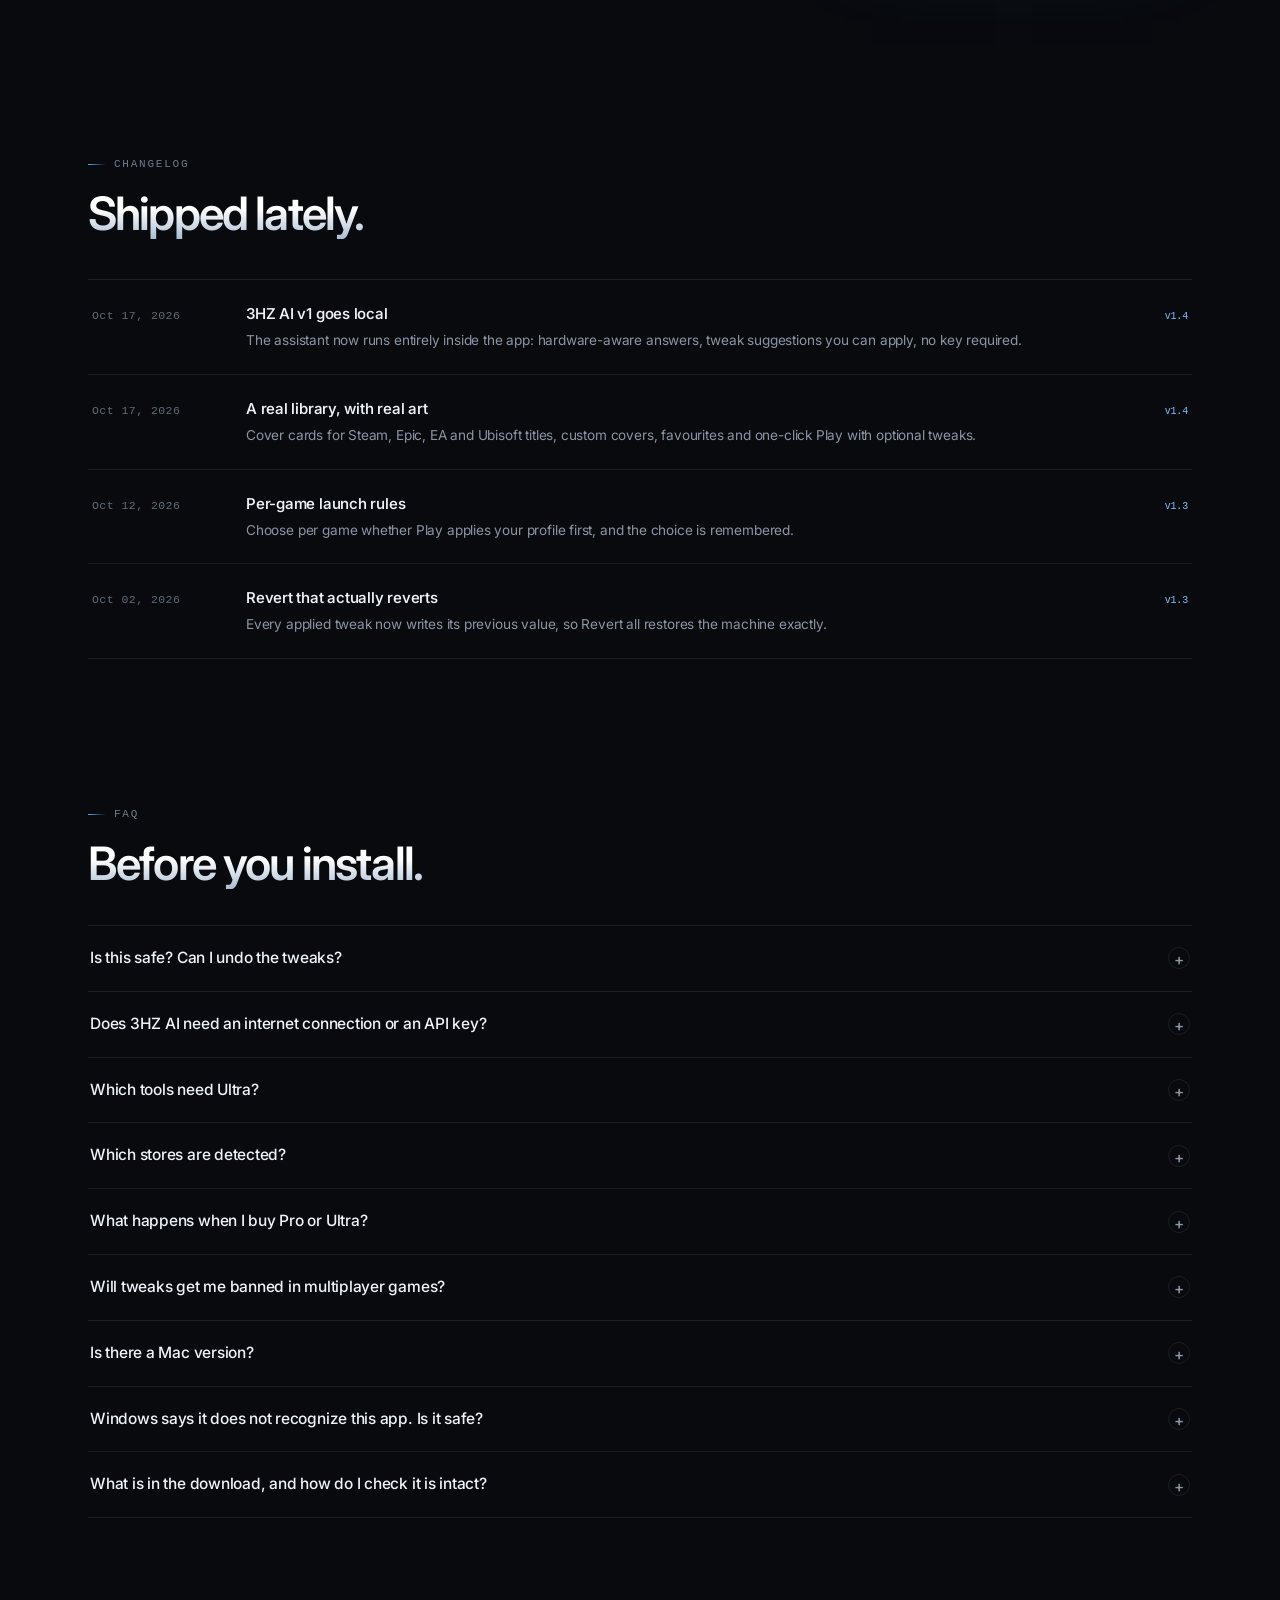
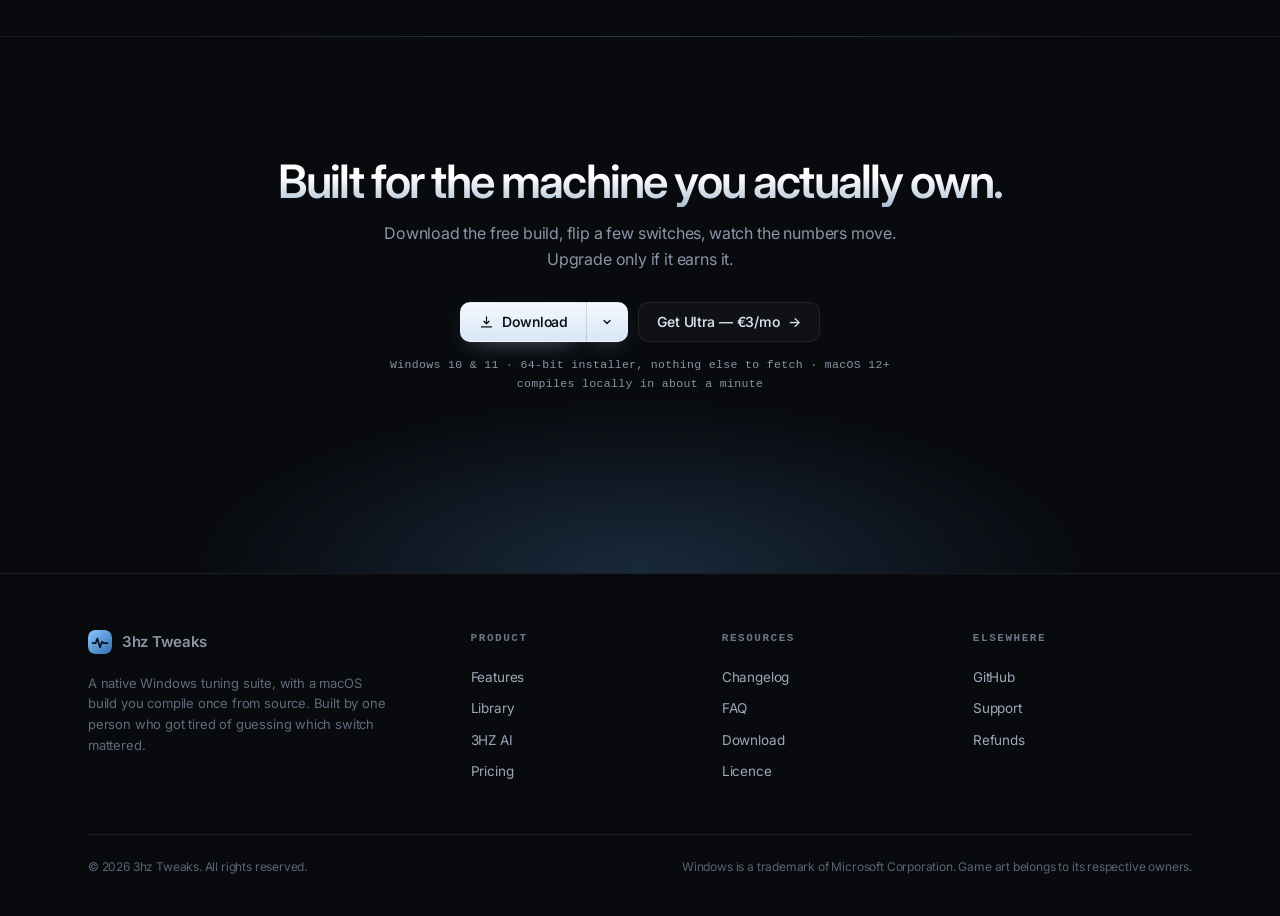
==== commit 202dbf21: "Drop the unverifiable "read the source" from the SmartScreen answer The Windows build has no publish" ====
--- a/index.html
+++ b/index.html
@@ -591,7 +591,7 @@
             <span class="pm">+</span></button>
           <div class="faq-a"><p>The build is not code-signed yet, so SmartScreen shows "Windows protected your PC"
             the first time you run the installer. If you would rather not take that on trust, check the
-            <code>sha256</code> in the download question below and read the source - then choose <b>More info</b> and <b>Run anyway</b>.
+            <code>sha256</code> in the download question below - then choose <b>More info</b> and <b>Run anyway</b>.
             The installer needs no admin rights: it copies the app into your own user folder, and the app itself
             only writes the registry values a tweak owns, storing the old ones so every change reverts.</p></div>
         </div>
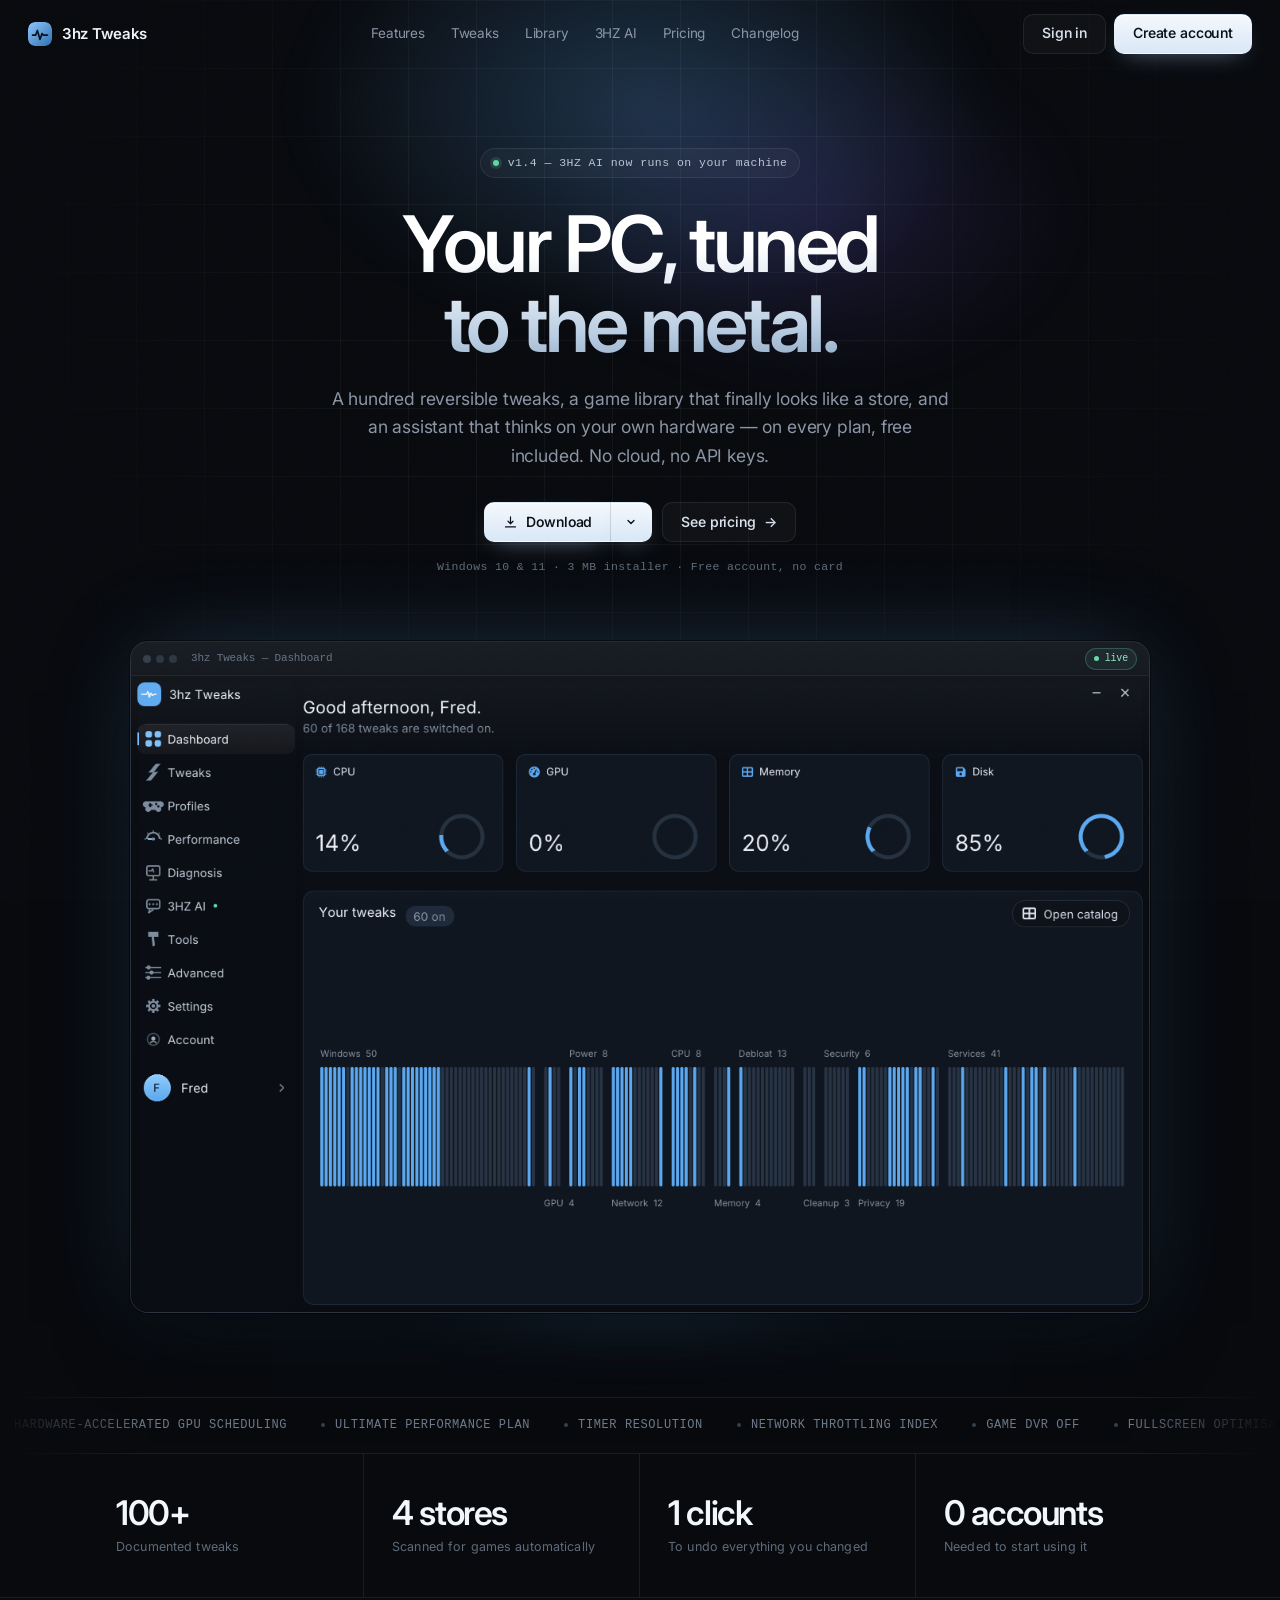
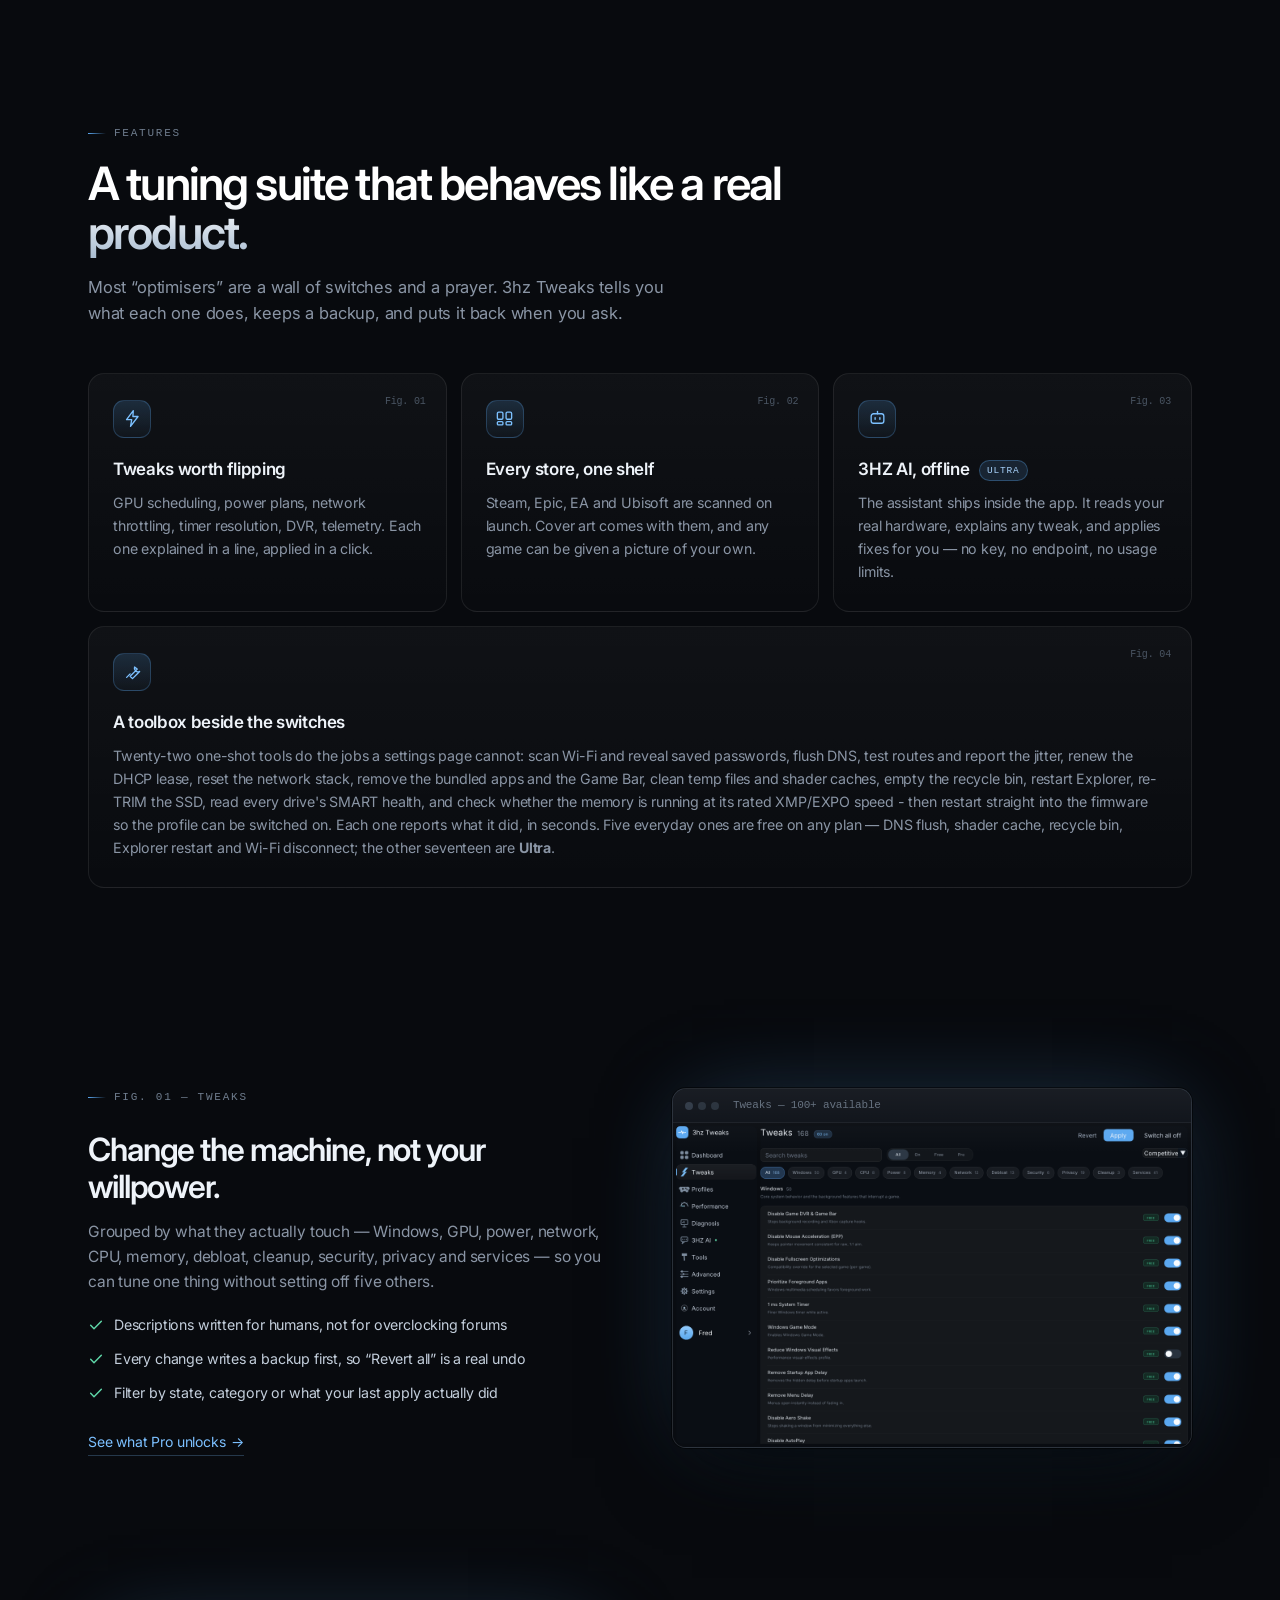
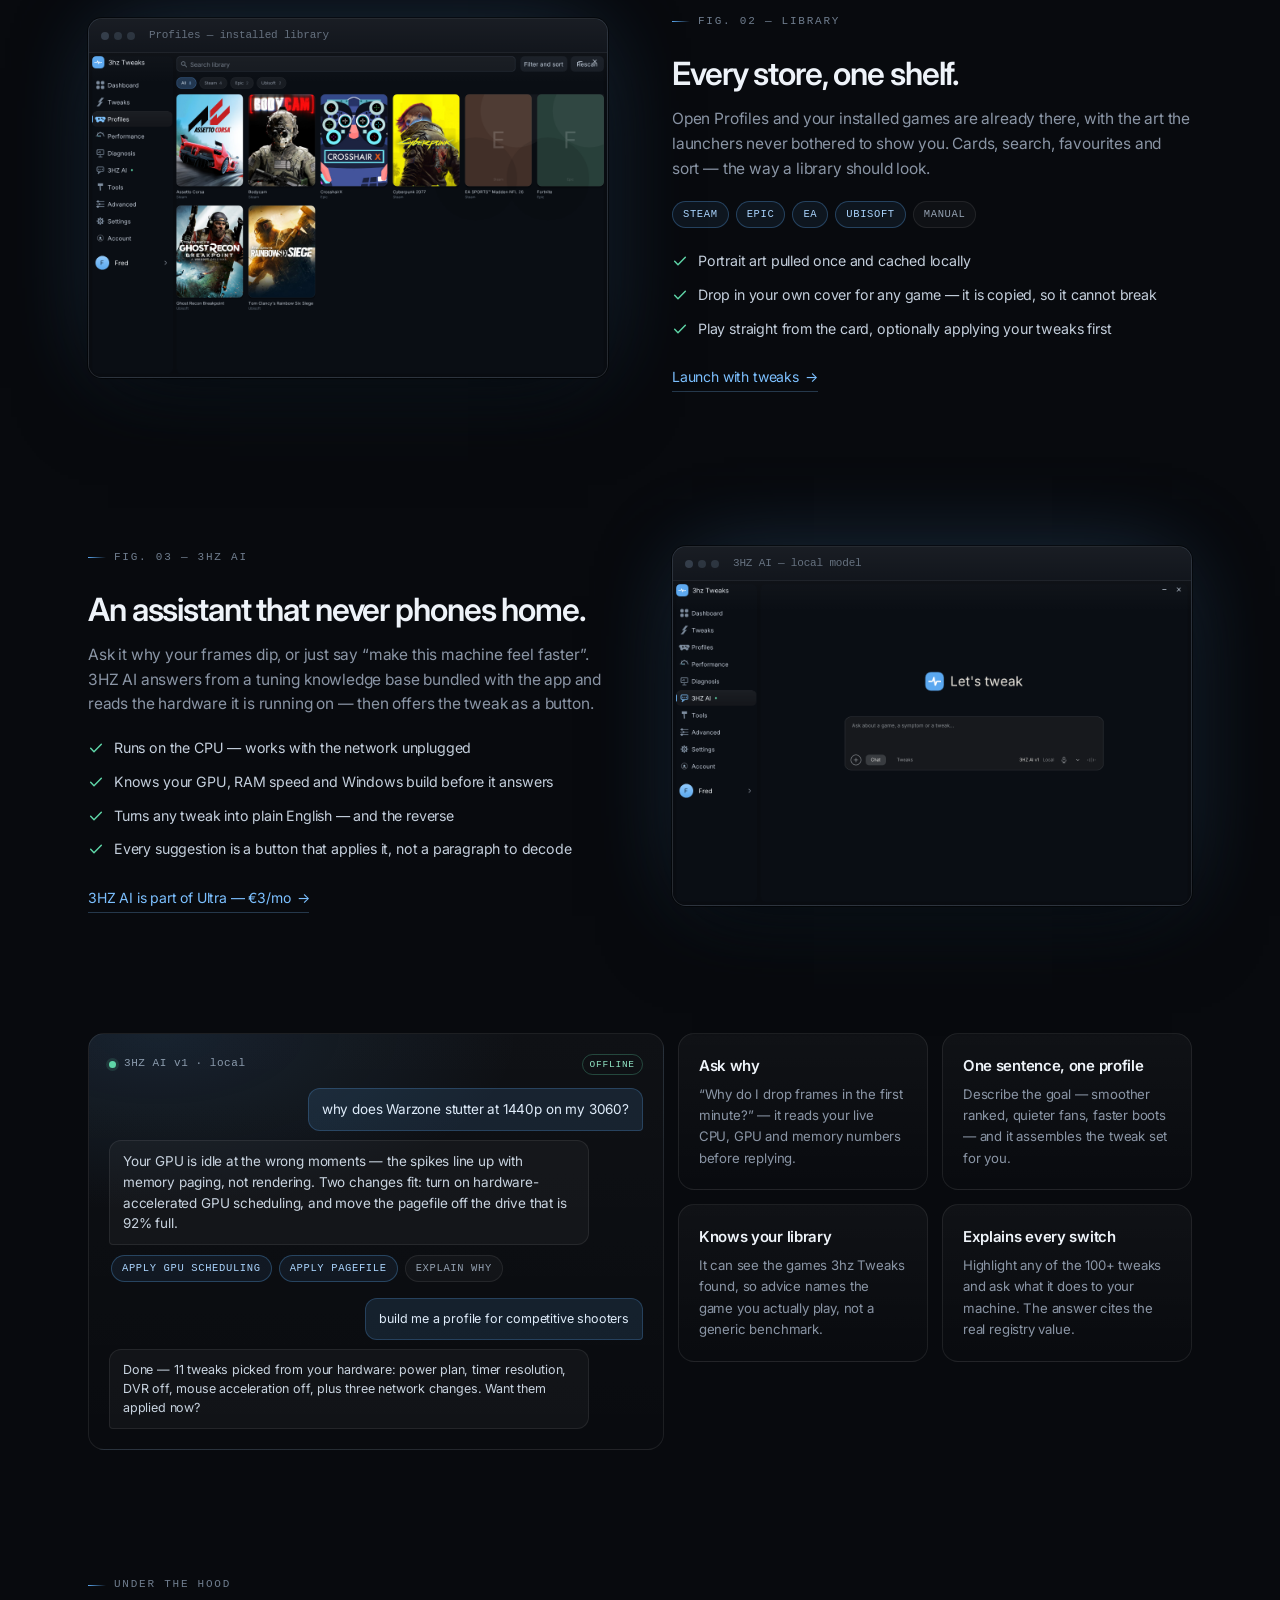
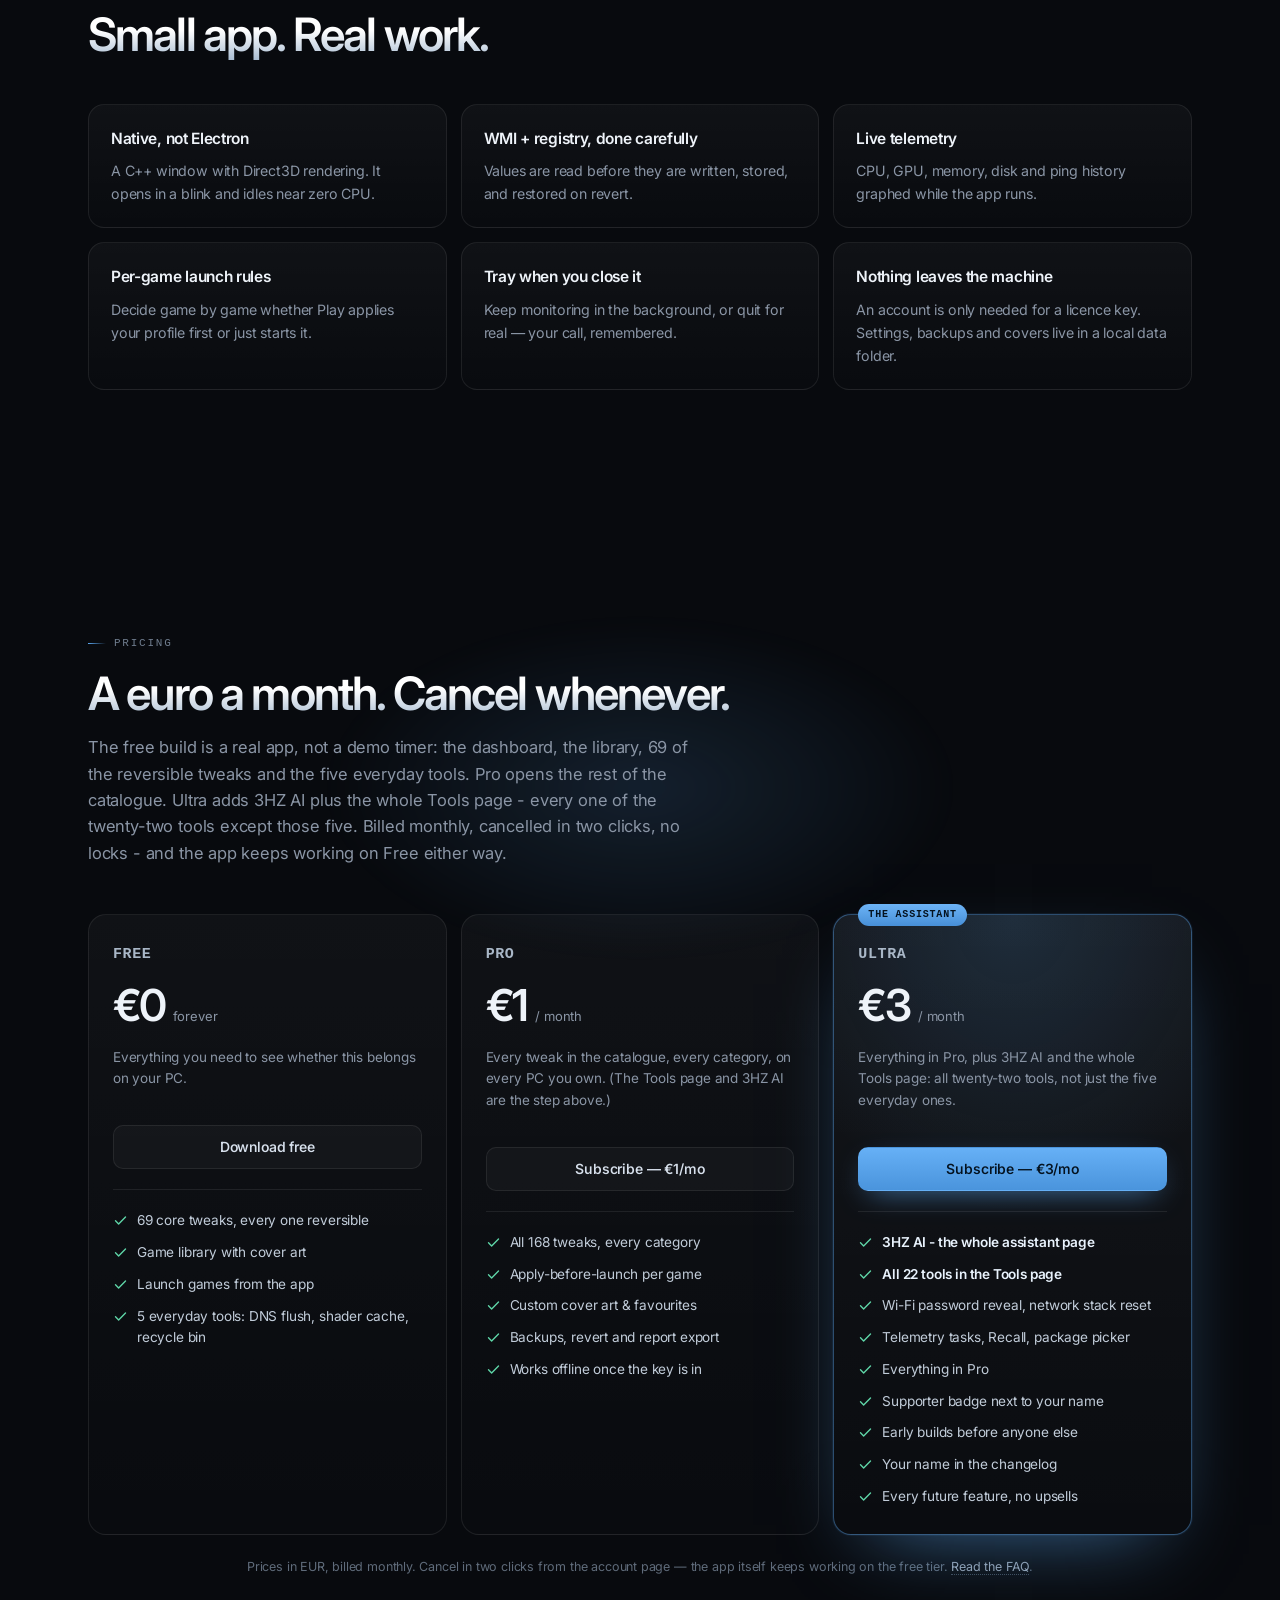
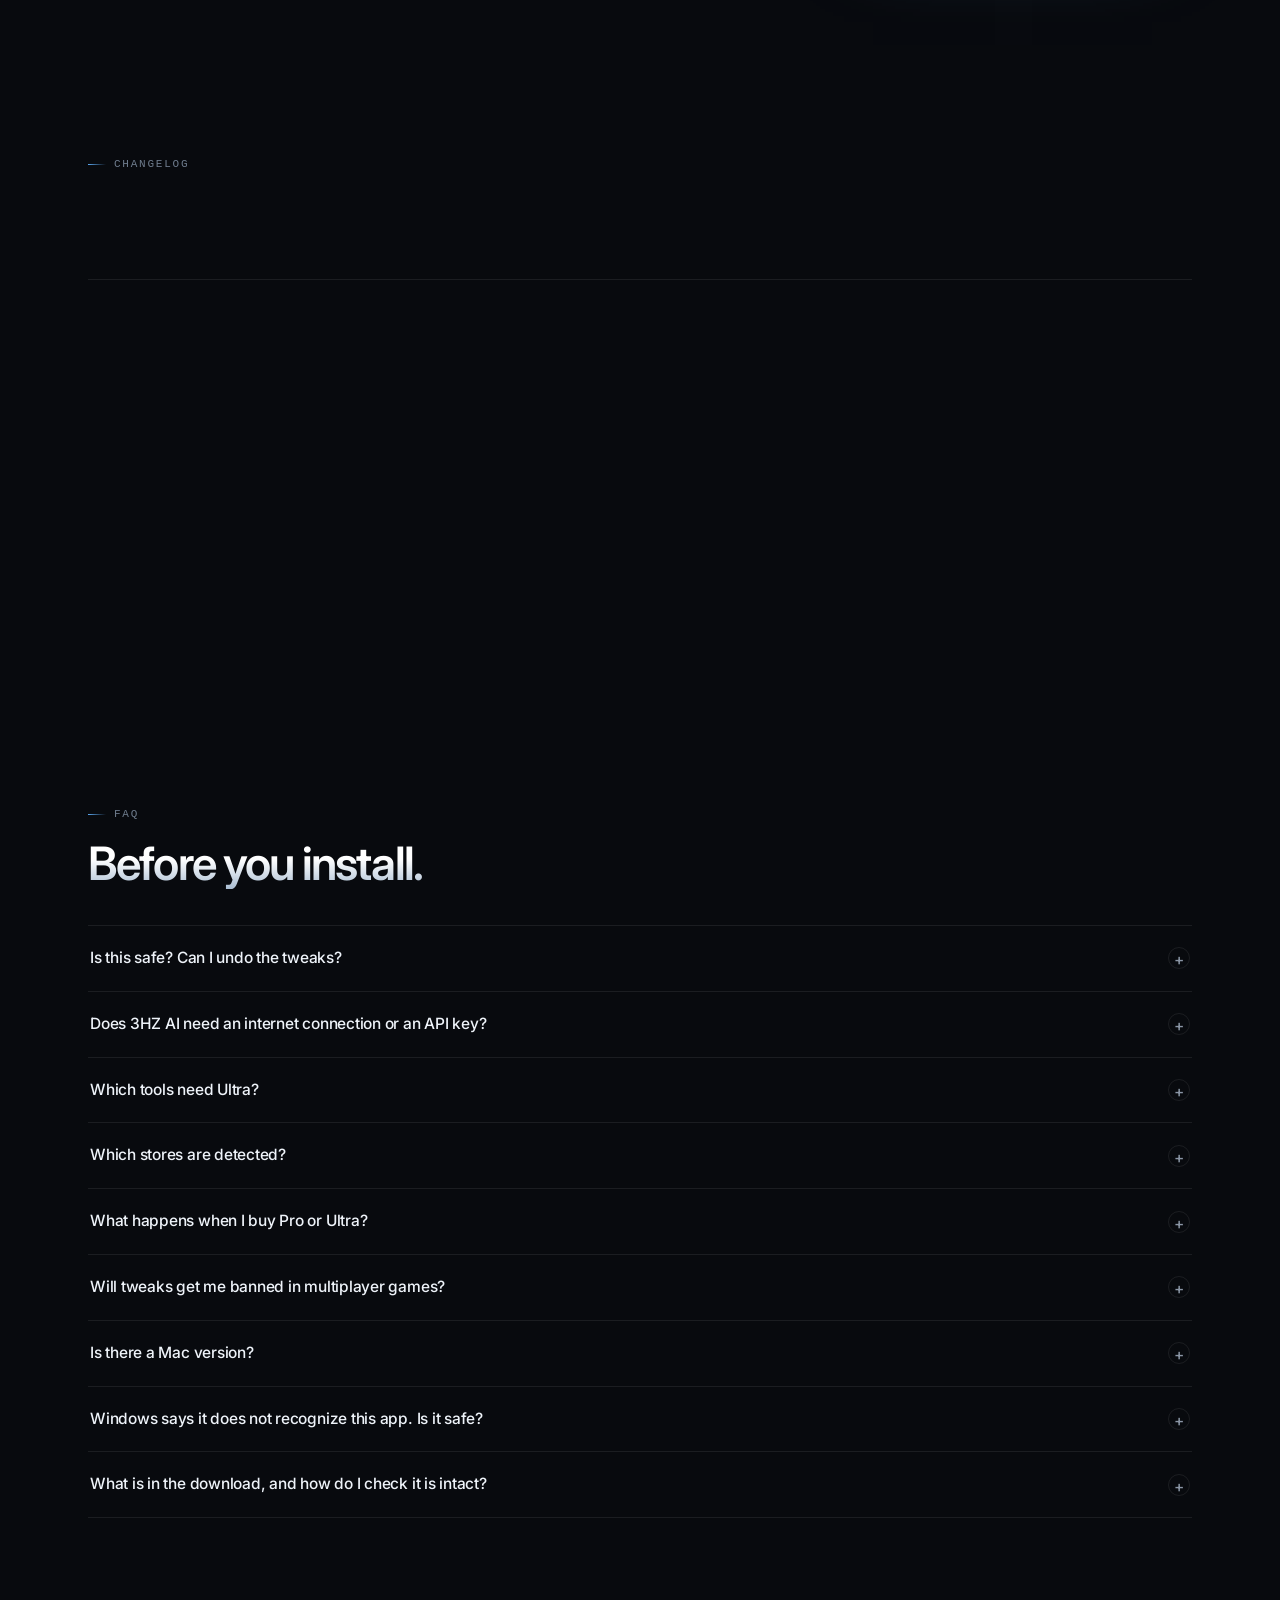
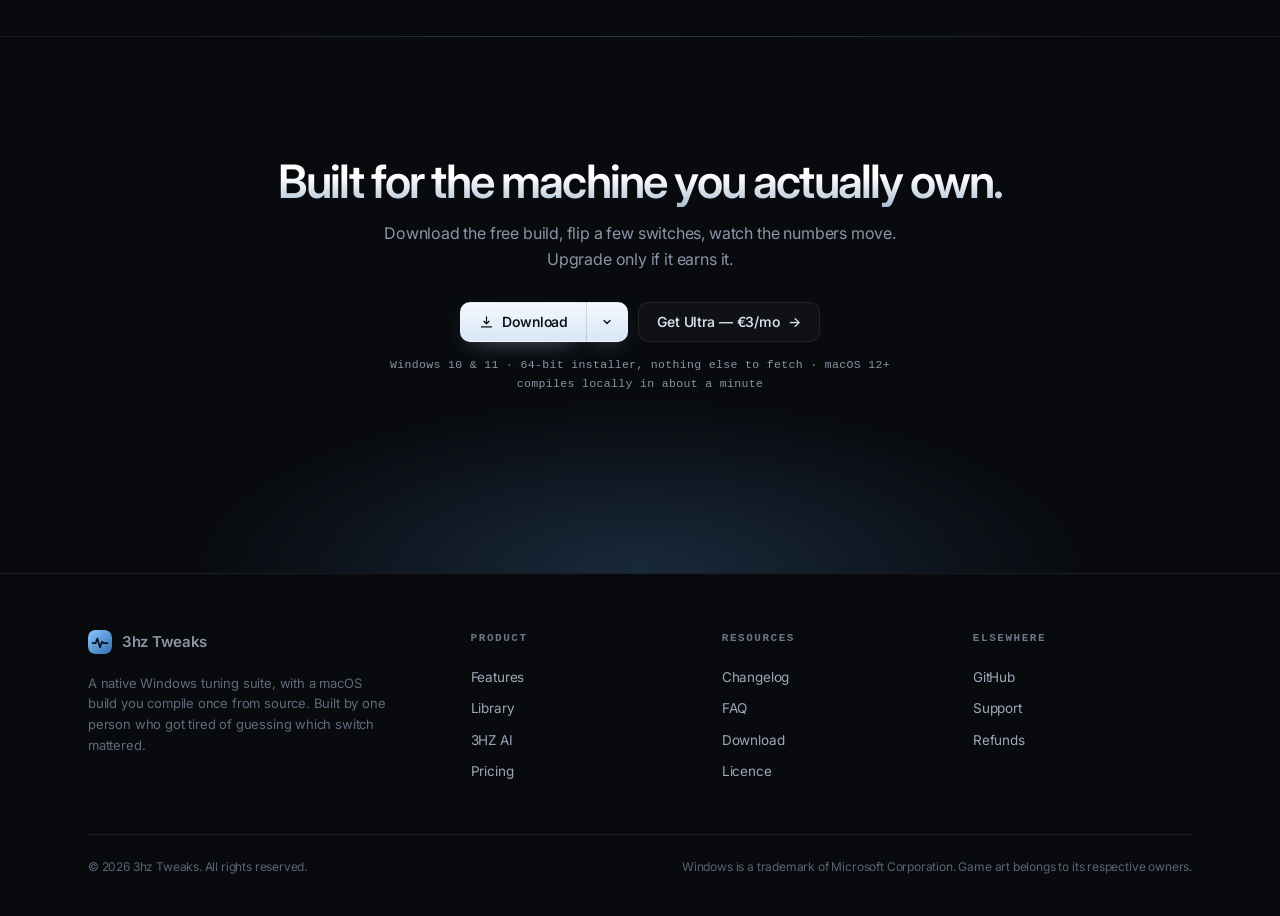
==== commit a34f1f27: "Repack the installer zip from the current binary The setup exe was relinked after the comment cleanu" ====
--- a/index.html
+++ b/index.html
@@ -606,7 +606,7 @@
               which must stay together - unzip the folder anywhere and run the .exe.</p>
             <p>Check the download with <code>certutil -hashfile 3hzTweaks-Setup.zip SHA256</code> in the folder you saved
               it to. It should print:</p>
-            <p><code>043de668ebd112b1b63eb7f8bc3ac0a87464380e690cf1d228b51ee9d81137a9</code> for the installer zip, and<br>
+            <p><code>d0f1e55c6faca6dc1dc7d3e38a67561265de210eee173bde00fc52389222ee2a</code> for the installer zip, and<br>
               <code>87df6be26a27687280c3646bfe44bd994f6549ec60ce6925a4ff69e17c735df9</code> for the portable zip.</p>
             <p><b>3hzTweaks-macOS-source.zip</b> (2 MB) is the Mac build's source in <code>3hzTweaks-macOS/</code>, with
               <code>build-macos.command</code> beside it. Its sha256 is<br>
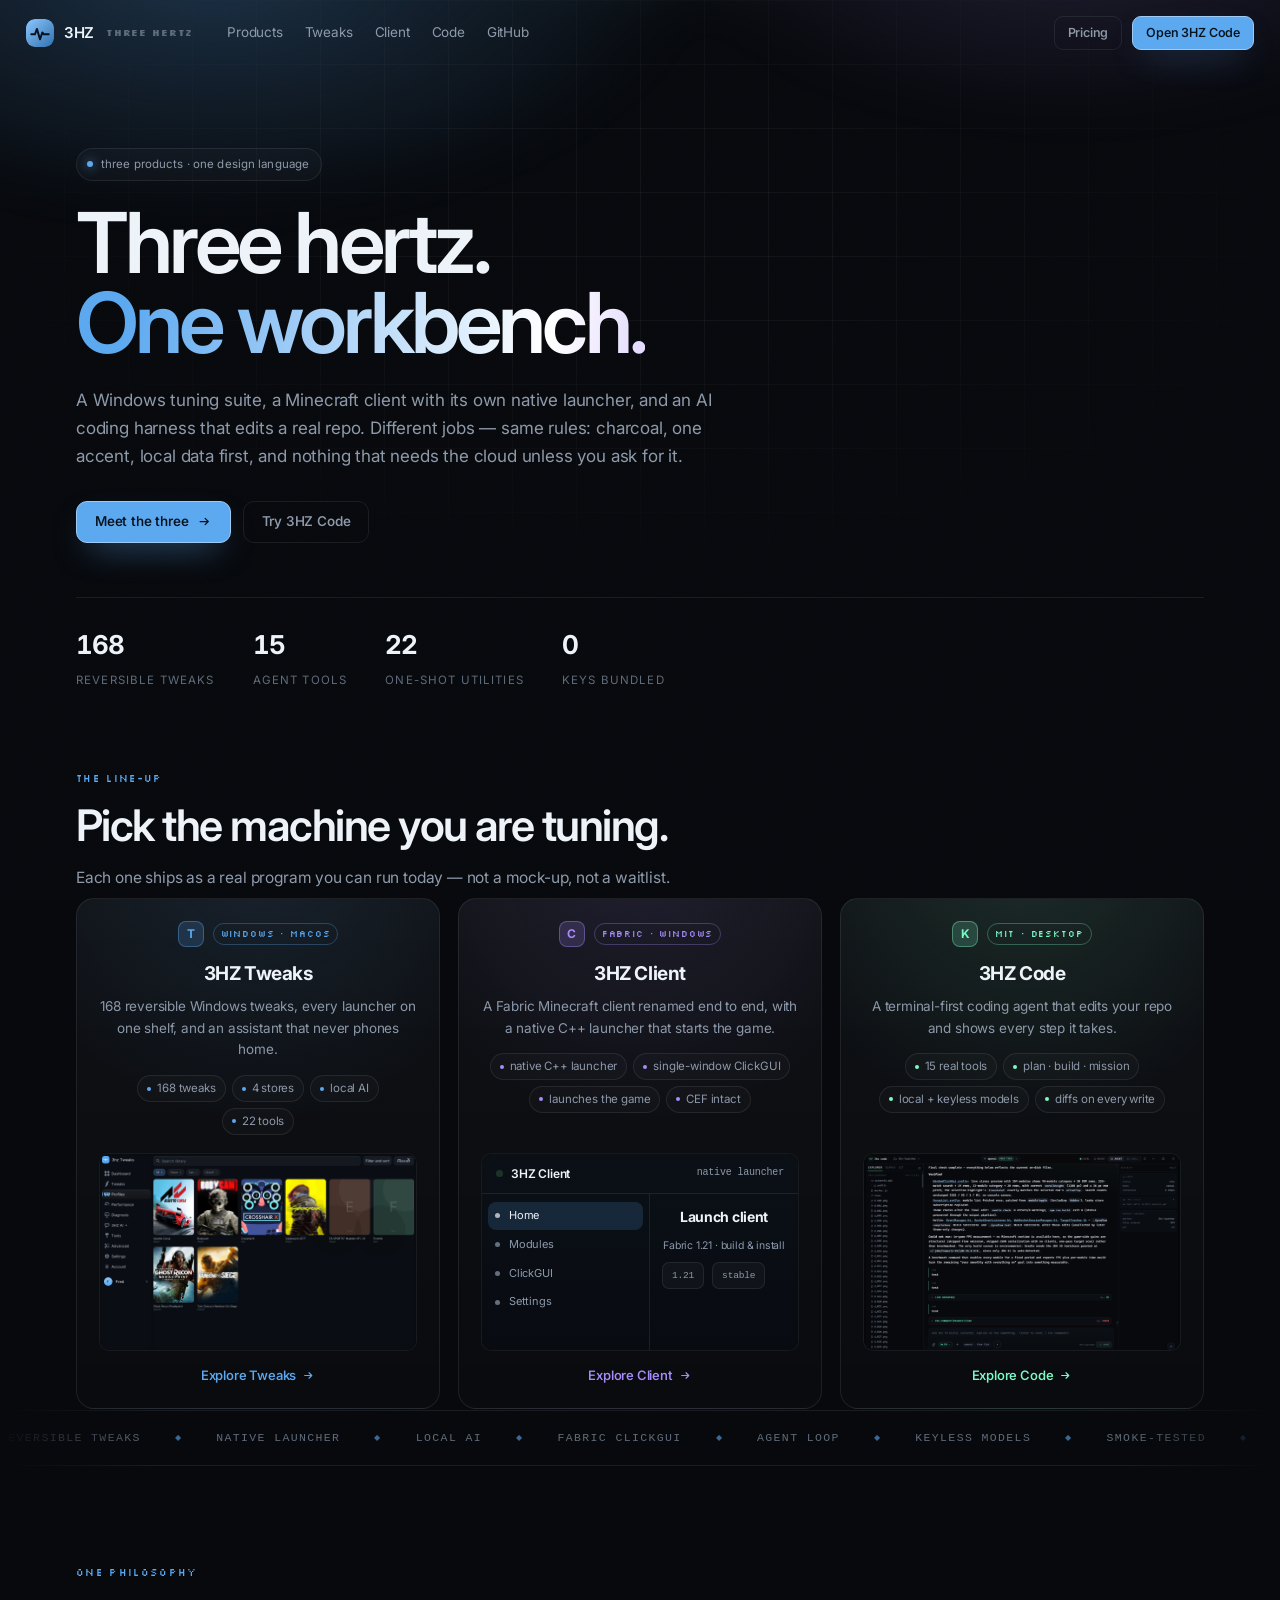
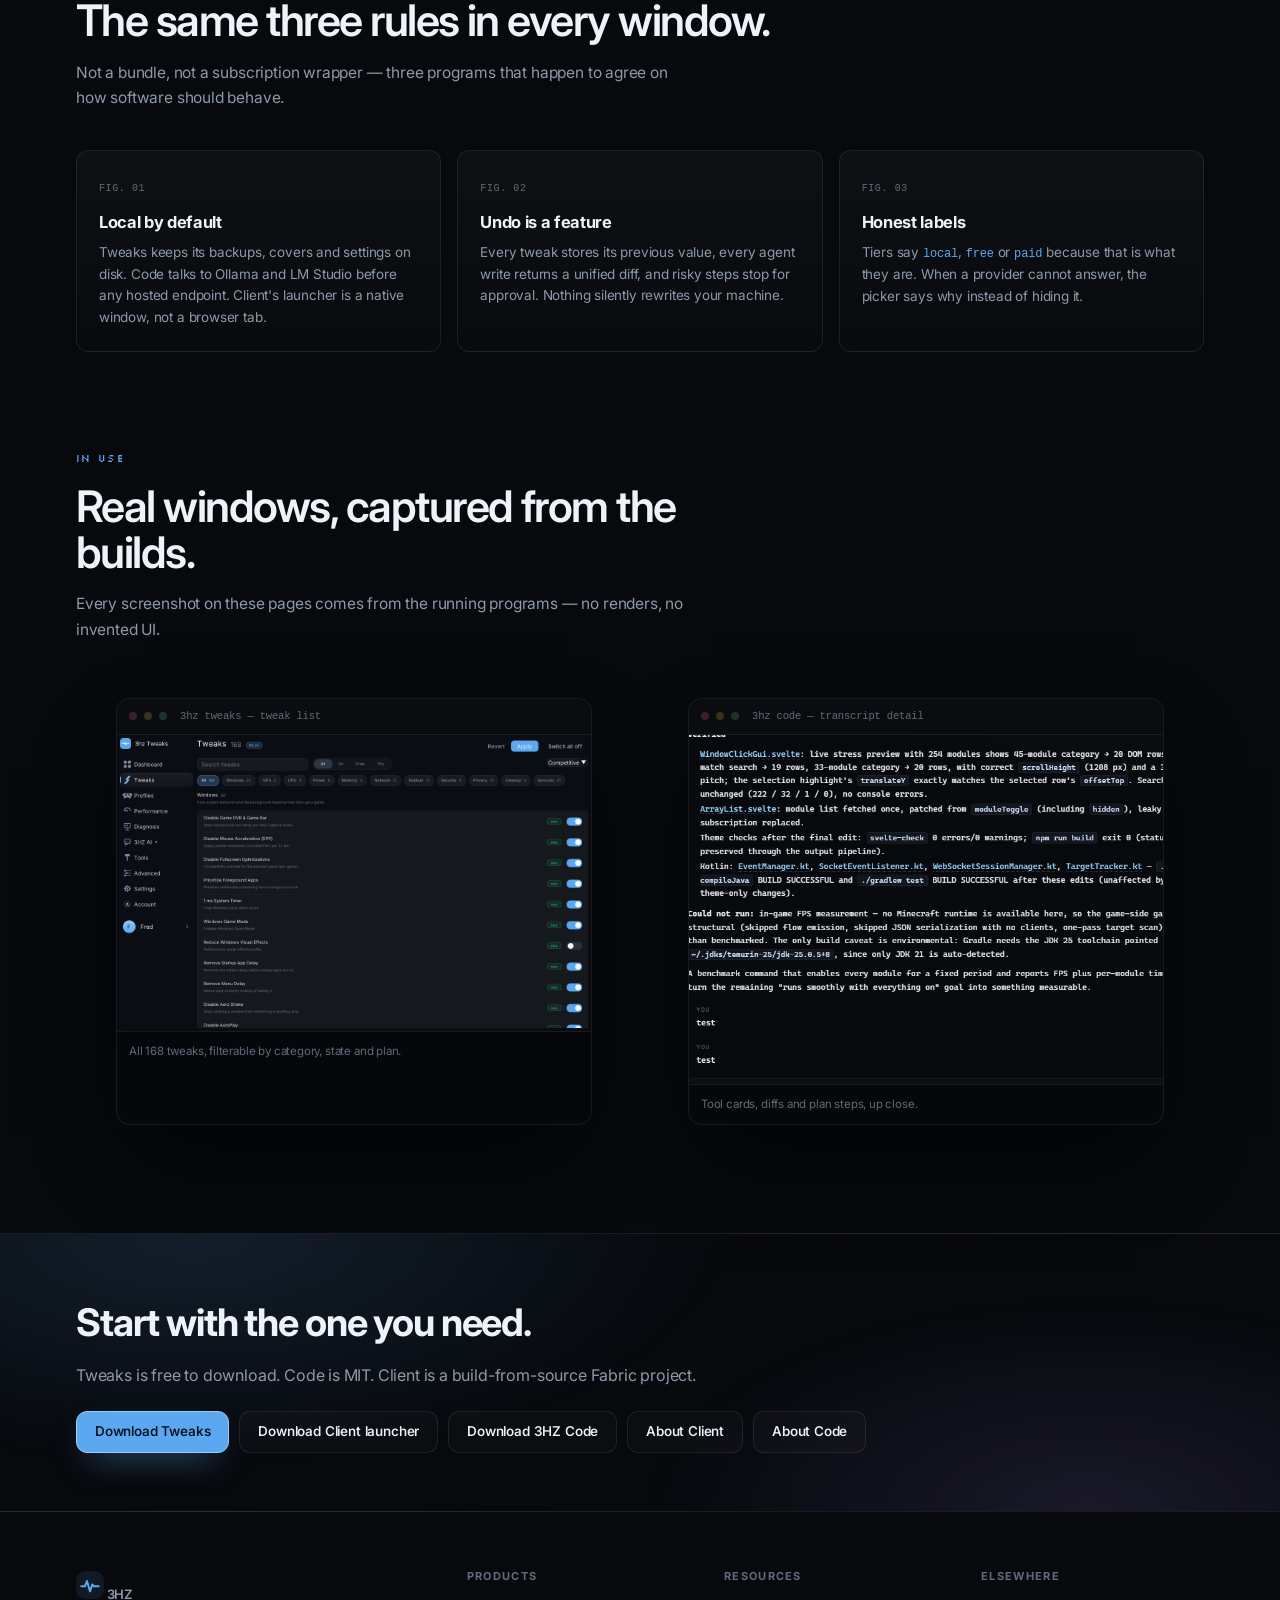
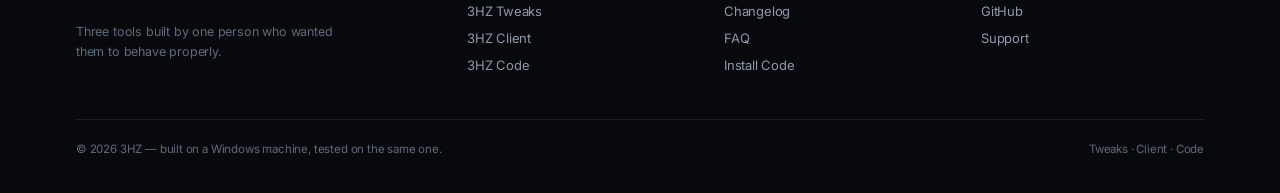
==== commit 9c82f9a2: "Ship the three-product hub with the real ClickGUI and working downloads The site now leads with a hu" ====
--- a/index.html
+++ b/index.html
@@ -3,888 +3,263 @@
 <head>
 <meta charset="utf-8">
 <meta name="viewport" content="width=device-width, initial-scale=1">
-<title>3hz Tweaks — the tuning suite for Windows</title>
-<meta name="description" content="100+ reversible Windows tweaks, a game library that pulls real cover art from every store, a Wi-Fi and cleanup toolbox, and on Ultra, 3HZ AI — a tuning assistant that runs entirely on your PC.">
-<meta name="theme-color" content="#080a0e">
-<meta property="og:title" content="3hz Tweaks — the tuning suite for Windows">
-<meta property="og:description" content="100+ reversible tweaks, every store in one library, a Wi-Fi and cleanup toolbox, and on Ultra an assistant that runs on your machine. From €1 a month.">
+<title>3HZ — tweaks, a Minecraft client, and an AI coding harness</title>
+<meta name="description" content="Three tools from one person: 3HZ Tweaks (168 reversible Windows tweaks and a local assistant), 3HZ Client (a Fabric Minecraft client with a native C++ launcher) and 3HZ Code (an AI coding agent that runs on your repo, free models included).">
+<meta name="theme-color" content="#07090d">
+<meta property="og:title" content="3HZ — three tools, one machine">
+<meta property="og:description" content="A Windows tuning suite, a Minecraft client with its own native launcher, and an AI coding harness. Charcoal, one accent each, and no cloud unless you ask.">
 <meta property="og:type" content="website">
 <meta property="og:image" content="assets/img/dashboard.png">
 <link rel="icon" href="assets/img/favicon.svg" type="image/svg+xml">
 <link rel="preconnect" href="https://fonts.googleapis.com">
 <link rel="preconnect" href="https://fonts.gstatic.com" crossorigin>
-<link href="https://fonts.googleapis.com/css2?family=Inter:wght@400;450;500;550;600;700&display=swap" rel="stylesheet">
-<link rel="stylesheet" href="assets/styles.css?v=10">
+<link href="https://fonts.googleapis.com/css2?family=Inter:wght@400;450;500;550;600;700&family=Silkscreen:wght@400;700&display=swap" rel="stylesheet">
+<link rel="stylesheet" href="assets/hub.css">
 </head>
 <body id="top">
 <div class="noise" aria-hidden="true"></div>
 
-<!-- ------------------------------------------------------------------ nav -->
 <header class="nav" id="nav">
-  <a class="brand" href="#top" aria-label="3hz Tweaks home">
+  <a class="brand" href="index.html" aria-label="3HZ home">
     <svg viewBox="0 0 32 32" aria-hidden="true">
-      <defs>
-        <linearGradient id="lg1" x1="0" y1="0" x2="1" y2="1">
-          <stop offset="0" stop-color="#8cc7ff"/><stop offset="1" stop-color="#2f6fae"/>
-        </linearGradient>
-      </defs>
-      <rect width="32" height="32" rx="9" fill="url(#lg1)"/>
-      <path d="M6 17.5h4.2l2.3-6.2 3.5 12 2.7-8 1.6 2.2H26" fill="none" stroke="#06121f"
-            stroke-width="2.2" stroke-linecap="round" stroke-linejoin="round"/>
+      <defs><linearGradient id="lg" x1="0" y1="0" x2="1" y2="1"><stop offset="0" stop-color="#8cc7ff"/><stop offset="1" stop-color="#2f6fae"/></linearGradient></defs>
+      <rect width="32" height="32" rx="9" fill="url(#lg)"/>
+      <path d="M6 17.5h4.2l2.3-6.2 3.5 12 2.7-8 1.6 2.2H26" fill="none" stroke="#06121f" stroke-width="2.2" stroke-linecap="round" stroke-linejoin="round"/>
     </svg>
-    3hz Tweaks
+    3HZ <small>THREE HERTZ</small>
   </a>
-
   <nav class="nav-links" aria-label="Primary">
-    <a href="#features">Features</a>
-    <a href="#tweaks">Tweaks</a>
-    <a href="#library">Library</a>
-    <a href="#assistant">3HZ AI</a>
-    <a href="#pricing">Pricing</a>
-    <a href="#changelog">Changelog</a>
+    <a href="#products">Products</a>
+    <a href="tweaks.html">Tweaks</a>
+    <a href="client/">Client</a>
+    <a href="code/">Code</a>
+    <a href="https://github.com/frotz69" target="_blank" rel="noopener">GitHub</a>
   </nav>
-
   <div class="nav-cta">
-    <button class="btn ghost" id="navSignIn" type="button">Sign in</button>
-    <button class="btn primary" id="navSignUp" type="button">Create account</button>
-    <button class="btn ghost acct-pill" id="navAccount" type="button" hidden>
-      <span class="acct-dot"></span>
-      <span id="navAccountLabel">Account</span>
-      <em id="navPlan">Free</em>
-    </button>
+    <a class="btn ghost small" href="tweaks.html#pricing">Pricing</a>
+    <a class="btn primary small" href="code/">Open 3HZ Code</a>
   </div>
-
   <button class="burger" id="burger" aria-label="Open menu" aria-expanded="false">
-    <svg width="18" height="18" viewBox="0 0 24 24" fill="none" stroke="currentColor" stroke-width="1.8">
+    <svg width="18" height="18" viewBox="0 0 24 24" fill="none" stroke="currentColor" stroke-width="1.8" aria-hidden="true">
       <path d="M4 7h16M4 12h16M4 17h16" stroke-linecap="round"/>
     </svg>
   </button>
 </header>
 
 <main>
-  <!-- --------------------------------------------------------------- hero -->
   <section class="hero">
-    <div class="hero-glow" aria-hidden="true"></div>
     <div class="hero-grid" aria-hidden="true"></div>
-
     <div class="wrap hero-inner">
-      <span class="eyebrow reveal"><i class="dot"></i> v1.4 — 3HZ AI now runs on your machine</span>
-      <h1 class="reveal" style="--d:60ms">Your PC, tuned<br>to the metal.</h1>
-      <p class="lede reveal" style="--d:120ms">
-        A hundred reversible tweaks, a game library that finally looks like a store, and an
-        assistant that thinks on your own hardware — on every plan, free included. No cloud, no API keys.
+      <span class="eyebrow reveal"><i class="dot"></i> three products · one design language</span>
+      <h1 class="display reveal" style="--d:70ms">Three hertz.<br><span class="grad">One workbench.</span></h1>
+      <p class="lede reveal" style="--d:140ms">
+        A Windows tuning suite, a Minecraft client with its own native launcher, and an AI coding
+        harness that edits a real repo. Different jobs — same rules: charcoal, one accent,
+        local data first, and nothing that needs the cloud unless you ask for it.
       </p>
-      <div class="hero-cta reveal" style="--d:180ms">
-        <div class="dl-split">
-          <a class="btn primary dl-main" href="download/3hzTweaks-Setup.zip" download="3hzTweaks-Setup.zip">
-            <svg width="15" height="15" viewBox="0 0 24 24" fill="none" stroke="currentColor" stroke-width="1.9" aria-hidden="true">
-              <path d="M12 3v11m0 0 4-4m-4 4-4-4M4 19h16" stroke-linecap="round" stroke-linejoin="round"/>
-            </svg>
-            Download
-          </a>
-          <button class="btn primary dl-caret" type="button"
-                  aria-expanded="false" aria-controls="dlMenuHero" aria-label="Choose Windows or macOS">
-            <svg width="12" height="12" viewBox="0 0 24 24" fill="none" stroke="currentColor" stroke-width="2.7" aria-hidden="true">
-              <path d="m6 9 6 6 6-6" stroke-linecap="round" stroke-linejoin="round"/>
-            </svg>
-          </button>
-          <nav class="dl-menu" id="dlMenuHero" aria-label="Download options">
-            <a class="dl-item" style="--i:0" href="download/3hzTweaks-Setup.zip" download="3hzTweaks-Setup.zip">
-              <span class="dl-ico" aria-hidden="true">
-                <svg width="16" height="16" viewBox="0 0 24 24" fill="currentColor">
-                  <path d="M3 5.7 10.2 4.7v6.6H3zM11.4 4.5 21 3.1v8.2h-9.6zM3 12.7h7.2v6.6L3 18.3zM11.4 12.7H21V21l-9.6-1.4z"/>
-                </svg>
-              </span>
-              <span class="dl-txt">
-                <strong>Windows <em class="dl-badge">recommended</em></strong>
-                <small>Installer · 10 &amp; 11, 64-bit · 3 MB</small>
-              </span>
-              <svg class="dl-go" width="13" height="13" viewBox="0 0 24 24" fill="none" stroke="currentColor" stroke-width="2" aria-hidden="true">
-                <path d="m9 5 7 7-7 7" stroke-linecap="round" stroke-linejoin="round"/>
-              </svg>
-            </a>
-            <a class="dl-item" style="--i:1" href="download/3hzTweaks-Portable.zip" download="3hzTweaks-Portable.zip">
-              <span class="dl-ico" aria-hidden="true">
-                <svg width="16" height="16" viewBox="0 0 24 24" fill="none" stroke="currentColor" stroke-width="1.7">
-                  <rect x="3" y="7" width="18" height="13" rx="2.5"/>
-                  <path d="M8 7V5.6A1.6 1.6 0 0 1 9.6 4h4.8A1.6 1.6 0 0 1 16 5.6V7M3 12h18" stroke-linecap="round"/>
-                </svg>
-              </span>
-              <span class="dl-txt">
-                <strong>Windows portable</strong>
-                <small>No installer · unzip anywhere · 2 MB</small>
-              </span>
-              <svg class="dl-go" width="13" height="13" viewBox="0 0 24 24" fill="none" stroke="currentColor" stroke-width="2" aria-hidden="true">
-                <path d="m9 5 7 7-7 7" stroke-linecap="round" stroke-linejoin="round"/>
-              </svg>
-            </a>
-            <a class="dl-item" style="--i:2" href="download/3hzTweaks-macOS-source.zip" download="3hzTweaks-macOS-source.zip">
-              <span class="dl-ico" aria-hidden="true">
-                <svg width="16" height="16" viewBox="0 0 24 24" fill="currentColor">
-                  <path d="M16.37 12.7c.02 2.9 2.54 3.86 2.57 3.88-.02.06-.4 1.37-1.32 2.72-.8 1.17-1.63 2.33-2.94 2.36-1.29.02-1.7-.76-3.17-.76-1.47 0-1.93.73-3.15.78-1.26.05-2.22-1.26-3.03-2.42-1.65-2.39-2.91-6.75-1.22-9.7.84-1.46 2.34-2.39 3.97-2.41 1.24-.02 2.4.83 3.16.83.75 0 2.17-1.03 3.66-.88.62.03 2.37.25 3.49 1.89-.09.06-2.08 1.22-2.02 3.71ZM13.9 3.6c.67-.81 1.12-1.94 1-3.07-.96.04-2.13.64-2.82 1.45-.62.72-1.16 1.87-1.02 2.98 1.07.08 2.17-.55 2.84-1.36Z"/>
-                </svg>
-              </span>
-              <span class="dl-txt">
-                <strong>macOS</strong>
-                <small>12+ · source build, ~1 min · 2 MB</small>
-              </span>
-              <svg class="dl-go" width="13" height="13" viewBox="0 0 24 24" fill="none" stroke="currentColor" stroke-width="2" aria-hidden="true">
-                <path d="m9 5 7 7-7 7" stroke-linecap="round" stroke-linejoin="round"/>
-              </svg>
-            </a>
-            <p class="dl-note">Checksums for all three are in the <a href="#faq">FAQ</a>.</p>
-          </nav>
-        </div>
-        <a class="btn ghost" href="#pricing">See pricing <span class="arrow">→</span></a>
-      </div>
-      <p class="hero-meta reveal" style="--d:240ms">Windows 10 &amp; 11 · 3 MB installer · Free account, no card</p>
-    </div>
-
-    <div class="hero-shot reveal" style="--d:300ms" data-tilt>
-      <div class="shot-frame">
-        <div class="shot-bar">
-          <span class="shot-dots"><i></i><i></i><i></i></span>
-          <span>3hz Tweaks — Dashboard</span>
-          <span class="shot-tag"><i class="dot" style="width:5px;height:5px;border-radius:50%;background:#5fd6a8"></i>live</span>
-        </div>
-        <img src="assets/img/dashboard.png" width="1280" height="800" alt="The 3hz Tweaks dashboard showing CPU, GPU, memory and disk gauges above the tweak grid">
-      </div>
-      <div class="under-glow" aria-hidden="true"></div>
-    </div>
-
-    <div class="marquee" aria-hidden="true">
-      <div class="marquee-track" id="marquee">
-        <span>Hardware-accelerated GPU scheduling</span>
-        <span>Ultimate performance plan</span>
-        <span>Timer resolution</span>
-        <span>Network throttling index</span>
-        <span>Game DVR off</span>
-        <span>Fullscreen optimisations</span>
-        <span>Telemetry services</span>
-        <span>Mouse acceleration</span>
-        <span>HAGS</span>
-        <span>Memory compression</span>
-        <span>DNS over HTTPS</span>
-        <span>Power throttling</span>
-        <span>Wi-Fi scan and saved passwords</span>
-        <span>Route tests with jitter</span>
-        <span>Shader cache cleanup</span>
-        <span>Package picker</span>
-        <span>Telemetry tasks off</span>
-        <span>SSD TRIM</span>
-      </div>
-    </div>
-  </section>
-
-  <!-- -------------------------------------------------------------- stats -->
-  <section class="stats">
+      <div class="hero-actions reveal" style="--d:210ms">
+        <a class="btn primary" href="#products">
+          Meet the three
+          <svg width="15" height="15" viewBox="0 0 24 24" fill="none" stroke="currentColor" stroke-width="2" aria-hidden="true"><path d="M5 12h13m0 0-5-5m5 5-5 5" stroke-linecap="round" stroke-linejoin="round"/></svg>
+        </a>
+        <a class="btn ghost" href="code/">Try 3HZ Code</a>
+      </div>
+      <div class="hero-stats reveal" style="--d:280ms">
+        <div class="stat"><b data-count="168">168</b><span>reversible tweaks</span></div>
+        <div class="stat"><b data-count="15">15</b><span>agent tools</span></div>
+        <div class="stat"><b data-count="22">22</b><span>one-shot utilities</span></div>
+        <div class="stat"><b data-count="0">0</b><span>keys bundled</span></div>
+      </div>
+    </div>
+  </section>
+
+  <section class="wrap" id="products">
+    <div class="section-head reveal">
+      <span class="kicker">The line-up</span>
+      <h2 class="h2">Pick the machine you are tuning.</h2>
+      <p>Each one ships as a real program you can run today — not a mock-up, not a waitlist.</p>
+    </div>
+
+    <div class="products">
+      <article class="pcard reveal" data-tilt="7" style="--card-accent:#5ba8f0">
+        <div class="pcard-top">
+          <span class="pcard-mark">T</span>
+          <span class="badge">Windows · macOS</span>
+        </div>
+        <h3>3HZ Tweaks</h3>
+        <p>168 reversible Windows tweaks, every launcher on one shelf, and an assistant that never phones home.</p>
+        <ul>
+          <li>168 tweaks</li>
+          <li>4 stores</li>
+          <li>local AI</li>
+          <li>22 tools</li>
+        </ul>
+        <div class="pcard-shot">
+          <img src="assets/img/library.png" alt="3HZ Tweaks game library with cover art from four stores" loading="lazy" width="1280" height="800">
+        </div>
+        <a class="pcard-link" href="tweaks.html">Explore Tweaks
+          <svg width="13" height="13" viewBox="0 0 24 24" fill="none" stroke="currentColor" stroke-width="2.2" aria-hidden="true"><path d="M5 12h13m0 0-5-5m5 5-5 5" stroke-linecap="round" stroke-linejoin="round"/></svg>
+        </a>
+      </article>
+
+      <article class="pcard reveal" data-tilt="7" style="--card-accent:#a78bfa; --d:90ms">
+        <div class="pcard-top">
+          <span class="pcard-mark">C</span>
+          <span class="badge">Fabric · Windows</span>
+        </div>
+        <h3>3HZ Client</h3>
+        <p>A Fabric Minecraft client renamed end to end, with a native C++ launcher that starts the game.</p>
+        <ul>
+          <li>native C++ launcher</li>
+          <li>single-window ClickGUI</li>
+          <li>launches the game</li>
+          <li>CEF intact</li>
+        </ul>
+        <div class="pcard-shot">
+          <div class="launcher" style="box-shadow:none;border-radius:0;border:none">
+            <div class="launcher-top"><i style="width:7px;height:7px;border-radius:50%;background:#1d332a"></i><b>3HZ Client</b><span style="margin-left:auto;font-family:var(--mono);font-size:10px">native launcher</span></div>
+            <div class="launcher-body" style="min-height:150px">
+              <div class="launcher-side" style="padding:8px 6px;gap:1px">
+                <span class="on" style="padding:5px 7px;font-size:11px"><i></i> Home</span>
+                <span style="padding:5px 7px;font-size:11px"><i></i> Modules</span>
+                <span style="padding:5px 7px;font-size:11px"><i></i> ClickGUI</span>
+                <span style="padding:5px 7px;font-size:11px"><i></i> Settings</span>
+              </div>
+              <div class="launcher-main" style="padding:12px;gap:8px">
+                <h4 style="font-size:14px">Launch client</h4>
+                <p style="font-size:10.5px">Fabric 1.21 · build &amp; install</p>
+                <div class="launcher-chips"><span class="chip" style="font-size:9.5px">1.21</span><span class="chip" style="font-size:9.5px">stable</span></div>
+              </div>
+            </div>
+          </div>
+        </div>
+        <a class="pcard-link" href="client/">Explore Client
+          <svg width="13" height="13" viewBox="0 0 24 24" fill="none" stroke="currentColor" stroke-width="2.2" aria-hidden="true"><path d="M5 12h13m0 0-5-5m5 5-5 5" stroke-linecap="round" stroke-linejoin="round"/></svg>
+        </a>
+      </article>
+
+      <article class="pcard reveal" data-tilt="7" style="--card-accent:#7df9c6; --d:180ms">
+        <div class="pcard-top">
+          <span class="pcard-mark">K</span>
+          <span class="badge">MIT · Desktop</span>
+        </div>
+        <h3>3HZ Code</h3>
+        <p>A terminal-first coding agent that edits your repo and shows every step it takes.</p>
+        <ul>
+          <li>15 real tools</li>
+          <li>plan · build · mission</li>
+          <li>local + keyless models</li>
+          <li>diffs on every write</li>
+        </ul>
+        <div class="pcard-shot">
+          <img src="assets/img/code-agent.png" alt="3HZ Code window with transcript, plan and composer" loading="lazy" width="1456" height="928">
+        </div>
+        <a class="pcard-link" href="code/">Explore Code
+          <svg width="13" height="13" viewBox="0 0 24 24" fill="none" stroke="currentColor" stroke-width="2.2" aria-hidden="true"><path d="M5 12h13m0 0-5-5m5 5-5 5" stroke-linecap="round" stroke-linejoin="round"/></svg>
+        </a>
+      </article>
+    </div>
+  </section>
+
+  <div class="marquee" aria-hidden="true">      <div class="marquee-track">
+        <span class="marquee-group">
+          <span>reversible tweaks</span><span>native launcher</span><span>local ai</span><span>fabric clickgui</span>
+          <span>agent loop</span><span>keyless models</span><span>smoke-tested</span><span>no telemetry</span>
+          <span>reversible tweaks</span><span>native launcher</span><span>local ai</span><span>fabric clickgui</span>
+          <span>agent loop</span><span>keyless models</span><span>smoke-tested</span><span>no telemetry</span>
+        </span>
+      </div>
+  </div>
+
+  <section class="section">
     <div class="wrap">
-      <div class="stats-grid">
-        <div class="stat reveal"><b data-count="100" data-suffix="+">0</b><span>Documented tweaks</span></div>
-        <div class="stat reveal" style="--d:70ms"><b data-count="4" data-suffix=" stores">0</b><span>Scanned for games automatically</span></div>
-        <div class="stat reveal" style="--d:140ms"><b data-count="1" data-suffix=" click">0</b><span>To undo everything you changed</span></div>
-        <div class="stat reveal" style="--d:210ms"><b data-count="0" data-suffix=" accounts">0</b><span>Needed to start using it</span></div>
-      </div>
-    </div>
-  </section>
-
-  <!-- ----------------------------------------------------------- features -->
-  <section class="section" id="features">
-    <div class="wrap">
-      <div class="section-head">
-        <span class="label">Features</span>
-        <h2 class="reveal">A tuning suite that behaves like a real product.</h2>
-        <p class="reveal" style="--d:80ms">
-          Most “optimisers” are a wall of switches and a prayer. 3hz Tweaks tells you what each one
-          does, keeps a backup, and puts it back when you ask.
-        </p>
-      </div>
-
-      <div class="cards">
-        <article class="card reveal" data-spot>
-          <span class="fig">Fig. 01</span>
-          <div class="ico">
-            <svg viewBox="0 0 24 24" fill="none" stroke="currentColor" stroke-width="1.7">
-              <path d="M13 2 4.5 13.5H11L9.5 22 19 9.5h-6.5L13 2Z" stroke-linejoin="round"/>
-            </svg>
-          </div>
-          <h3>Tweaks worth flipping</h3>
-          <p>GPU scheduling, power plans, network throttling, timer resolution, DVR, telemetry. Each one explained in a line, applied in a click.</p>
-        </article>
-
-        <article class="card reveal" style="--d:80ms" data-spot>
-          <span class="fig">Fig. 02</span>
-          <div class="ico">
-            <svg viewBox="0 0 24 24" fill="none" stroke="currentColor" stroke-width="1.7">
-              <rect x="3" y="4" width="7" height="9" rx="1.6"/><rect x="14" y="4" width="7" height="9" rx="1.6"/>
-              <rect x="3" y="16" width="7" height="4" rx="1.2"/><rect x="14" y="16" width="7" height="4" rx="1.2"/>
-            </svg>
-          </div>
-          <h3>Every store, one shelf</h3>
-          <p>Steam, Epic, EA and Ubisoft are scanned on launch. Cover art comes with them, and any game can be given a picture of your own.</p>
-        </article>
-
-        <article class="card reveal" style="--d:160ms" data-spot>
-          <span class="fig">Fig. 03</span>
-          <div class="ico">
-            <svg viewBox="0 0 24 24" fill="none" stroke="currentColor" stroke-width="1.7">
-              <rect x="4" y="6" width="16" height="12" rx="3"/><path d="M9 11v2M15 11v2" stroke-linecap="round"/>
-              <path d="M12 3v3" stroke-linecap="round"/>
-            </svg>
-          </div>
-          <h3>3HZ AI, offline <span class="ultra-tag">Ultra</span></h3>
-          <p>The assistant ships inside the app. It reads your real hardware, explains any tweak, and applies fixes for you — no key, no endpoint, no usage limits.</p>
-        </article>
-
-        <article class="card reveal" style="grid-column: 1 / -1; --d:240ms" data-spot>
-          <span class="fig">Fig. 04</span>
-          <div class="ico">
-            <svg viewBox="0 0 24 24" fill="none" stroke="currentColor" stroke-width="1.7">
-              <path d="M14.6 6.4a4.6 4.6 0 0 0 5.8 5.8L21 12l-9 9-3-3 9-9Z" stroke-linejoin="round"/>
-              <path d="M4.6 19.4 9 15" stroke-linecap="round"/>
-            </svg>
-          </div>
-          <h3>A toolbox beside the switches</h3>
-          <p>Twenty-two one-shot tools do the jobs a settings page cannot: scan Wi-Fi and reveal saved passwords, flush DNS, test routes and report the jitter, renew the DHCP lease, reset the network stack, remove the bundled apps and the Game Bar, clean temp files and shader caches, empty the recycle bin, restart Explorer, re-TRIM the SSD, read every drive's SMART health, and check whether the memory is running at its rated XMP/EXPO speed - then restart straight into the firmware so the profile can be switched on. Each one reports what it did, in seconds. Five everyday ones are free on any plan — DNS flush, shader cache, recycle bin, Explorer restart and Wi-Fi disconnect; the other seventeen are <b>Ultra</b>.</p>
-        </article>
-      </div>
-    </div>
-  </section>
-
-  <!-- -------------------------------------------------------------- rows -->
-  <section class="section" id="tweaks" style="padding-top:0">
-    <div class="wrap">
-      <div class="row">
-        <div class="row-copy">
-          <span class="label">Fig. 01 — Tweaks</span>
-          <h3 class="reveal">Change the machine, not your willpower.</h3>
-          <p class="reveal" style="--d:60ms">
-            Grouped by what they actually touch — Windows, GPU, power, network, CPU, memory, debloat,
-            cleanup, security, privacy and services — so you can tune one thing without setting off
-            five others.
-          </p>
-          <ul class="checks reveal" style="--d:120ms">
-            <li><svg viewBox="0 0 24 24" fill="none" stroke="currentColor" stroke-width="2.2"><path d="M4 12.5 9 17.5 20 6.5" stroke-linecap="round" stroke-linejoin="round"/></svg>Descriptions written for humans, not for overclocking forums</li>
-            <li><svg viewBox="0 0 24 24" fill="none" stroke="currentColor" stroke-width="2.2"><path d="M4 12.5 9 17.5 20 6.5" stroke-linecap="round" stroke-linejoin="round"/></svg>Every change writes a backup first, so “Revert all” is a real undo</li>
-            <li><svg viewBox="0 0 24 24" fill="none" stroke="currentColor" stroke-width="2.2"><path d="M4 12.5 9 17.5 20 6.5" stroke-linecap="round" stroke-linejoin="round"/></svg>Filter by state, category or what your last apply actually did</li>
-          </ul>
-          <a class="text-link" href="#pricing">See what Pro unlocks <span class="arrow">→</span></a>
-        </div>
-        <div class="row-media reveal" style="--d:100ms" data-tilt>
-          <div class="shot-frame">
-            <div class="shot-bar">
-              <span class="shot-dots"><i></i><i></i><i></i></span>
-              <span>Tweaks — 100+ available</span>
-            </div>
-            <img src="assets/img/tweaks.png" width="1280" height="800" alt="The tweak list grouped by category with switches and descriptions">
-          </div>
-        </div>
-      </div>
-
-      <div class="row flip" id="library">
-        <div class="row-copy">
-          <span class="label">Fig. 02 — Library</span>
-          <h3 class="reveal">Every store, one shelf.</h3>
-          <p class="reveal" style="--d:60ms">
-            Open Profiles and your installed games are already there, with the art the launchers
-            never bothered to show you. Cards, search, favourites and sort — the way a library
-            should look.
-          </p>
-          <div class="chips reveal" style="--d:100ms">
-            <span class="chip hot">Steam</span><span class="chip hot">Epic</span>
-            <span class="chip hot">EA</span><span class="chip hot">Ubisoft</span>
-            <span class="chip">Manual</span>
-          </div>
-          <ul class="checks reveal" style="--d:140ms">
-            <li><svg viewBox="0 0 24 24" fill="none" stroke="currentColor" stroke-width="2.2"><path d="M4 12.5 9 17.5 20 6.5" stroke-linecap="round" stroke-linejoin="round"/></svg>Portrait art pulled once and cached locally</li>
-            <li><svg viewBox="0 0 24 24" fill="none" stroke="currentColor" stroke-width="2.2"><path d="M4 12.5 9 17.5 20 6.5" stroke-linecap="round" stroke-linejoin="round"/></svg>Drop in your own cover for any game — it is copied, so it cannot break</li>
-            <li><svg viewBox="0 0 24 24" fill="none" stroke="currentColor" stroke-width="2.2"><path d="M4 12.5 9 17.5 20 6.5" stroke-linecap="round" stroke-linejoin="round"/></svg>Play straight from the card, optionally applying your tweaks first</li>
-          </ul>
-          <a class="text-link" href="#pricing">Launch with tweaks <span class="arrow">→</span></a>
-        </div>
-        <div class="row-media reveal" style="--d:100ms" data-tilt>
-          <div class="shot-frame">
-            <div class="shot-bar">
-              <span class="shot-dots"><i></i><i></i><i></i></span>
-              <span>Profiles — installed library</span>
-            </div>
-            <img src="assets/img/library.png" width="1280" height="800" alt="The game library grid with cover art for Assetto Corsa, Bodycam, Cyberpunk 2077 and more">
-          </div>
-        </div>
-      </div>
-
-      <div class="row" id="assistant">
-        <div class="row-copy">
-          <span class="label">Fig. 03 — 3HZ AI</span>
-          <h3 class="reveal">An assistant that never phones home.</h3>
-          <p class="reveal" style="--d:60ms">
-            Ask it why your frames dip, or just say “make this machine feel faster”. 3HZ AI answers
-            from a tuning knowledge base bundled with the app and reads the hardware it is running
-            on — then offers the tweak as a button.
-          </p>
-          <ul class="checks reveal" style="--d:120ms">
-            <li><svg viewBox="0 0 24 24" fill="none" stroke="currentColor" stroke-width="2.2"><path d="M4 12.5 9 17.5 20 6.5" stroke-linecap="round" stroke-linejoin="round"/></svg>Runs on the CPU — works with the network unplugged</li>
-            <li><svg viewBox="0 0 24 24" fill="none" stroke="currentColor" stroke-width="2.2"><path d="M4 12.5 9 17.5 20 6.5" stroke-linecap="round" stroke-linejoin="round"/></svg>Knows your GPU, RAM speed and Windows build before it answers</li>
-            <li><svg viewBox="0 0 24 24" fill="none" stroke="currentColor" stroke-width="2.2"><path d="M4 12.5 9 17.5 20 6.5" stroke-linecap="round" stroke-linejoin="round"/></svg>Turns any tweak into plain English — and the reverse</li>
-            <li><svg viewBox="0 0 24 24" fill="none" stroke="currentColor" stroke-width="2.2"><path d="M4 12.5 9 17.5 20 6.5" stroke-linecap="round" stroke-linejoin="round"/></svg>Every suggestion is a button that applies it, not a paragraph to decode</li>
-          </ul>
-          <a class="text-link" href="#pricing">3HZ AI is part of Ultra — €3/mo <span class="arrow">→</span></a>
-        </div>
-        <div class="row-media reveal" style="--d:100ms" data-tilt>
-          <div class="shot-frame">
-            <div class="shot-bar">
-              <span class="shot-dots"><i></i><i></i><i></i></span>
-              <span>3HZ AI — local model</span>
-            </div>
-            <img src="assets/img/assistant.png" width="1280" height="800" alt="The 3HZ AI assistant page with its composer and 3HZ AI v1 model label">
-          </div>
-        </div>
-      </div>
-
-      <!-- what the assistant actually does, in its own voice -->
-      <div class="ai-deep">
-        <div class="chat-demo reveal">
-          <div class="chat-head">
-            <span class="chat-dot"></span>
-            <span>3HZ AI v1 · local</span>
-            <span class="chat-badge">offline</span>
-          </div>
-          <div class="chat-line user">why does Warzone stutter at 1440p on my 3060?</div>
-          <div class="chat-line ai">Your GPU is idle at the wrong moments — the spikes line up with memory paging, not rendering. Two changes fit: turn on hardware-accelerated GPU scheduling, and move the pagefile off the drive that is 92% full.</div>
-          <div class="chat-actions">
-            <span class="chip hot">Apply GPU scheduling</span>
-            <span class="chip hot">Apply pagefile</span>
-            <span class="chip">Explain why</span>
-          </div>
-          <div class="chat-line user small">build me a profile for competitive shooters</div>
-          <div class="chat-line ai small">Done — 11 tweaks picked from your hardware: power plan, timer resolution, DVR off, mouse acceleration off, plus three network changes. Want them applied now?</div>
-        </div>
-
-        <div class="ai-feats">
-          <article class="card reveal">
-            <h3>Ask why</h3>
-            <p>“Why do I drop frames in the first minute?” — it reads your live CPU, GPU and memory numbers before replying.</p>
-          </article>
-          <article class="card reveal" style="--d:60ms">
-            <h3>One sentence, one profile</h3>
-            <p>Describe the goal — smoother ranked, quieter fans, faster boots — and it assembles the tweak set for you.</p>
-          </article>
-          <article class="card reveal" style="--d:120ms">
-            <h3>Knows your library</h3>
-            <p>It can see the games 3hz Tweaks found, so advice names the game you actually play, not a generic benchmark.</p>
-          </article>
-          <article class="card reveal" style="--d:180ms">
-            <h3>Explains every switch</h3>
-            <p>Highlight any of the 100+ tweaks and ask what it does to your machine. The answer cites the real registry value.</p>
-          </article>
-        </div>
-      </div>
-    </div>
-  </section>
-
-  <!-- ------------------------------------------------------------- bento -->
+      <div class="section-head reveal">
+        <span class="kicker">One philosophy</span>
+        <h2 class="h2">The same three rules in every window.</h2>
+        <p>Not a bundle, not a subscription wrapper — three programs that happen to agree on how software should behave.</p>
+      </div>
+      <div class="grid-3">
+        <div class="feature reveal"><span class="fig">FIG. 01</span><h3>Local by default</h3><p>Tweaks keeps its backups, covers and settings on disk. Code talks to Ollama and LM Studio before any hosted endpoint. Client's launcher is a native window, not a browser tab.</p></div>
+        <div class="feature reveal" style="--d:80ms"><span class="fig">FIG. 02</span><h3>Undo is a feature</h3><p>Every tweak stores its previous value, every agent write returns a unified diff, and risky steps stop for approval. Nothing silently rewrites your machine.</p></div>
+        <div class="feature reveal" style="--d:160ms"><span class="fig">FIG. 03</span><h3>Honest labels</h3><p>Tiers say <code>local</code>, <code>free</code> or <code>paid</code> because that is what they are. When a provider cannot answer, the picker says why instead of hiding it.</p></div>
+      </div>
+    </div>
+  </section>
+
   <section class="section" style="padding-top:0">
     <div class="wrap">
-      <div class="section-head">
-        <span class="label">Under the hood</span>
-        <h2 class="reveal">Small app. Real work.</h2>
-      </div>
-      <div class="bento">
-        <article class="card reveal" data-spot>
-          <h3>Native, not Electron</h3>
-          <p>A C++ window with Direct3D rendering. It opens in a blink and idles near zero CPU.</p>
-        </article>
-        <article class="card reveal" style="--d:60ms" data-spot>
-          <h3>WMI + registry, done carefully</h3>
-          <p>Values are read before they are written, stored, and restored on revert.</p>
-        </article>
-        <article class="card reveal" style="--d:120ms" data-spot>
-          <h3>Live telemetry</h3>
-          <p>CPU, GPU, memory, disk and ping history graphed while the app runs.</p>
-        </article>
-        <article class="card reveal" style="--d:180ms" data-spot>
-          <h3>Per-game launch rules</h3>
-          <p>Decide game by game whether Play applies your profile first or just starts it.</p>
-        </article>
-        <article class="card reveal" style="--d:240ms" data-spot>
-          <h3>Tray when you close it</h3>
-          <p>Keep monitoring in the background, or quit for real — your call, remembered.</p>
-        </article>
-        <article class="card reveal" style="--d:300ms" data-spot>
-          <h3>Nothing leaves the machine</h3>
-          <p>An account is only needed for a licence key. Settings, backups and covers live in a local data folder.</p>
-        </article>
-      </div>
-    </div>
-  </section>
-
-  <!-- ----------------------------------------------------------- pricing -->
-  <section class="section pricing" id="pricing">
-    <div class="wrap">
-      <div class="section-head">
-        <span class="label">Pricing</span>
-        <h2 class="reveal">A euro a month. Cancel whenever.</h2>
-        <p class="reveal" style="--d:80ms">
-          The free build is a real app, not a demo timer: the dashboard, the library, 69 of the
-          reversible tweaks and the five everyday tools. Pro opens the rest of the catalogue. Ultra
-          adds 3HZ AI plus the whole Tools page - every one of the twenty-two tools except those
-          five. Billed monthly, cancelled in two clicks, no locks - and the app keeps working on
-          Free either way.
+      <div class="section-head reveal">
+        <span class="kicker">In use</span>
+        <h2 class="h2">Real windows, captured from the builds.</h2>
+        <p>Every screenshot on these pages comes from the running programs — no renders, no invented UI.</p>
+      </div>
+      <div class="grid-2">
+        <figure class="shot reveal" data-tilt="3">
+          <div class="shot-bar"><i></i><i></i><i></i><span>3hz tweaks — tweak list</span></div>
+          <img src="assets/img/tweaks.png" alt="3HZ Tweaks list of toggles grouped by category" loading="lazy" width="1280" height="800">
+          <figcaption>All 168 tweaks, filterable by category, state and plan.</figcaption>
+        </figure>
+        <figure class="shot reveal" style="--d:100ms" data-tilt="3">
+          <div class="shot-bar"><i></i><i></i><i></i><span>3hz code — transcript detail</span></div>
+          <img src="assets/img/code-detail.png" alt="Close view of the 3HZ Code transcript with tool cards" loading="lazy" width="760" height="560">
+          <figcaption>Tool cards, diffs and plan steps, up close.</figcaption>
+        </figure>
+      </div>
+    </div>
+  </section>
+
+  <section class="cta-band">
+    <div class="wrap reveal">
+      <h2>Start with the one you need.</h2>
+      <p>Tweaks is free to download. Code is MIT. Client is a build-from-source Fabric project.</p>
+      <div class="cta-row">
+        <a class="btn primary" href="tweaks.html#download">Download Tweaks</a>
+        <a class="btn" href="client/#download">Download Client launcher</a>
+        <a class="btn" href="code/#download">Download 3HZ Code</a>
+        <a class="btn" href="client/">About Client</a>
+        <a class="btn" href="code/">About Code</a>
+      </div>
+    </div>
+  </section>
+</main>
+
+<footer class="footer">
+  <div class="wrap">
+    <div class="footer-grid">
+      <div>
+        <a class="brand" href="index.html" aria-label="3HZ home">
+          <svg viewBox="0 0 32 32" aria-hidden="true"><rect width="32" height="32" rx="9" fill="#111925"/><path d="M6 17.5h4.2l2.3-6.2 3.5 12 2.7-8 1.6 2.2H26" fill="none" stroke="#5ba8f0" stroke-width="2.2" stroke-linecap="round" stroke-linejoin="round"/></svg>
+          3HZ
+        </a>
+        <p style="color:var(--dimmer);font-size:12.5px;max-width:280px;margin:14px 0 0">
+          Three tools built by one person who wanted them to behave properly.
         </p>
       </div>
-
-      <div class="tiers">
-        <article class="tier reveal">
-          <h3>Free</h3>
-          <div class="price"><b>€0</b><span>forever</span></div>
-          <p class="tier-note">Everything you need to see whether this belongs on your PC.</p>
-          <a class="btn ghost block" href="#download">Download free</a>
-          <ul>
-            <li><svg viewBox="0 0 24 24" fill="none" stroke="#5fd6a8" stroke-width="2.2"><path d="M4 12.5 9 17.5 20 6.5" stroke-linecap="round" stroke-linejoin="round"/></svg>69 core tweaks, every one reversible</li>
-            <li><svg viewBox="0 0 24 24" fill="none" stroke="#5fd6a8" stroke-width="2.2"><path d="M4 12.5 9 17.5 20 6.5" stroke-linecap="round" stroke-linejoin="round"/></svg>Game library with cover art</li>
-            <li><svg viewBox="0 0 24 24" fill="none" stroke="#5fd6a8" stroke-width="2.2"><path d="M4 12.5 9 17.5 20 6.5" stroke-linecap="round" stroke-linejoin="round"/></svg>Launch games from the app</li>
-            <li><svg viewBox="0 0 24 24" fill="none" stroke="#5fd6a8" stroke-width="2.2"><path d="M4 12.5 9 17.5 20 6.5" stroke-linecap="round" stroke-linejoin="round"/></svg>5 everyday tools: DNS flush, shader cache, recycle bin</li>
-          </ul>
-        </article>
-
-        <article class="tier reveal" style="--d:80ms">
-          <h3>Pro</h3>
-          <div class="price"><b>€1</b><span>/ month</span></div>
-          <p class="tier-note">Every tweak in the catalogue, every category, on every PC you own. (The Tools page and 3HZ AI are the step above.)</p>
-          <button class="btn ghost block" data-buy="pro">Subscribe — €1/mo</button>
-          <ul>
-            <li><svg viewBox="0 0 24 24" fill="none" stroke="#5fd6a8" stroke-width="2.2"><path d="M4 12.5 9 17.5 20 6.5" stroke-linecap="round" stroke-linejoin="round"/></svg>All 168 tweaks, every category</li>
-            <li><svg viewBox="0 0 24 24" fill="none" stroke="#5fd6a8" stroke-width="2.2"><path d="M4 12.5 9 17.5 20 6.5" stroke-linecap="round" stroke-linejoin="round"/></svg>Apply-before-launch per game</li>
-            <li><svg viewBox="0 0 24 24" fill="none" stroke="#5fd6a8" stroke-width="2.2"><path d="M4 12.5 9 17.5 20 6.5" stroke-linecap="round" stroke-linejoin="round"/></svg>Custom cover art &amp; favourites</li>
-            <li><svg viewBox="0 0 24 24" fill="none" stroke="#5fd6a8" stroke-width="2.2"><path d="M4 12.5 9 17.5 20 6.5" stroke-linecap="round" stroke-linejoin="round"/></svg>Backups, revert and report export</li>
-            <li><svg viewBox="0 0 24 24" fill="none" stroke="#5fd6a8" stroke-width="2.2"><path d="M4 12.5 9 17.5 20 6.5" stroke-linecap="round" stroke-linejoin="round"/></svg>Works offline once the key is in</li>
-          </ul>
-        </article>
-
-        <article class="tier featured reveal" style="--d:160ms">
-          <span class="badge">The assistant</span>
-          <h3>Ultra</h3>
-          <div class="price"><b>€3</b><span>/ month</span></div>
-          <p class="tier-note">Everything in Pro, plus 3HZ AI and the whole Tools page: all twenty-two tools, not just the five everyday ones.</p>
-          <button class="btn accent block" data-buy="ultra">Subscribe — €3/mo</button>
-          <ul>
-            <li><svg viewBox="0 0 24 24" fill="none" stroke="#5fd6a8" stroke-width="2.2"><path d="M4 12.5 9 17.5 20 6.5" stroke-linecap="round" stroke-linejoin="round"/></svg><b>3HZ AI - the whole assistant page</b></li>
-            <li><svg viewBox="0 0 24 24" fill="none" stroke="#5fd6a8" stroke-width="2.2"><path d="M4 12.5 9 17.5 20 6.5" stroke-linecap="round" stroke-linejoin="round"/></svg><b>All 22 tools in the Tools page</b></li>
-            <li><svg viewBox="0 0 24 24" fill="none" stroke="#5fd6a8" stroke-width="2.2"><path d="M4 12.5 9 17.5 20 6.5" stroke-linecap="round" stroke-linejoin="round"/></svg>Wi-Fi password reveal, network stack reset</li>
-            <li><svg viewBox="0 0 24 24" fill="none" stroke="#5fd6a8" stroke-width="2.2"><path d="M4 12.5 9 17.5 20 6.5" stroke-linecap="round" stroke-linejoin="round"/></svg>Telemetry tasks, Recall, package picker</li>
-            <li><svg viewBox="0 0 24 24" fill="none" stroke="#5fd6a8" stroke-width="2.2"><path d="M4 12.5 9 17.5 20 6.5" stroke-linecap="round" stroke-linejoin="round"/></svg>Everything in Pro</li>
-            <li><svg viewBox="0 0 24 24" fill="none" stroke="#5fd6a8" stroke-width="2.2"><path d="M4 12.5 9 17.5 20 6.5" stroke-linecap="round" stroke-linejoin="round"/></svg>Supporter badge next to your name</li>
-            <li><svg viewBox="0 0 24 24" fill="none" stroke="#5fd6a8" stroke-width="2.2"><path d="M4 12.5 9 17.5 20 6.5" stroke-linecap="round" stroke-linejoin="round"/></svg>Early builds before anyone else</li>
-            <li><svg viewBox="0 0 24 24" fill="none" stroke="#5fd6a8" stroke-width="2.2"><path d="M4 12.5 9 17.5 20 6.5" stroke-linecap="round" stroke-linejoin="round"/></svg>Your name in the changelog</li>
-            <li><svg viewBox="0 0 24 24" fill="none" stroke="#5fd6a8" stroke-width="2.2"><path d="M4 12.5 9 17.5 20 6.5" stroke-linecap="round" stroke-linejoin="round"/></svg>Every future feature, no upsells</li>
-          </ul>
-        </article>
-      </div>
-
-      <p class="pricing-foot">
-        Prices in EUR, billed monthly. Cancel in two clicks from the account page —
-        the app itself keeps working on the free tier. <a href="#faq">Read the FAQ</a>.
-      </p>
-    </div>
-  </section>
-
-  <!-- --------------------------------------------------------- changelog -->
-  <section class="section" id="changelog" style="padding-top:40px">
-    <div class="wrap">
-      <div class="section-head">
-        <span class="label">Changelog</span>
-        <h2 class="reveal">Shipped lately.</h2>
-      </div>
-      <div class="log">
-        <div class="log-item reveal">
-          <time>Oct 17, 2026</time>
-          <div>
-            <h4>3HZ AI v1 goes local</h4>
-            <p>The assistant now runs entirely inside the app: hardware-aware answers, tweak suggestions you can apply, no key required.</p>
-          </div>
-          <span class="tag">v1.4</span>
-        </div>
-        <div class="log-item reveal" style="--d:60ms">
-          <time>Oct 17, 2026</time>
-          <div>
-            <h4>A real library, with real art</h4>
-            <p>Cover cards for Steam, Epic, EA and Ubisoft titles, custom covers, favourites and one-click Play with optional tweaks.</p>
-          </div>
-          <span class="tag">v1.4</span>
-        </div>
-        <div class="log-item reveal" style="--d:120ms">
-          <time>Oct 12, 2026</time>
-          <div>
-            <h4>Per-game launch rules</h4>
-            <p>Choose per game whether Play applies your profile first, and the choice is remembered.</p>
-          </div>
-          <span class="tag">v1.3</span>
-        </div>
-        <div class="log-item reveal" style="--d:180ms">
-          <time>Oct 02, 2026</time>
-          <div>
-            <h4>Revert that actually reverts</h4>
-            <p>Every applied tweak now writes its previous value, so Revert all restores the machine exactly.</p>
-          </div>
-          <span class="tag">v1.3</span>
-        </div>
-      </div>
-    </div>
-  </section>
-
-  <!-- --------------------------------------------------------------- faq -->
-  <section class="section" id="faq" style="padding-top:20px">
-    <div class="wrap">
-      <div class="section-head">
-        <span class="label">FAQ</span>
-        <h2 class="reveal">Before you install.</h2>
-      </div>
-      <div class="faq-list">
-        <div class="faq-item">
-          <button class="faq-q" aria-expanded="false">Is this safe? Can I undo the tweaks?
-            <span class="pm">+</span></button>
-          <div class="faq-a"><p>Every tweak writes the previous registry or service state to a backup file before applying. “Revert all” reads those backups and restores the machine. Nothing is deleted, and no tweak runs until you ask for it.</p></div>
-        </div>
-        <div class="faq-item">
-          <button class="faq-q" aria-expanded="false">Does 3HZ AI need an internet connection or an API key?
-            <span class="pm">+</span></button>
-          <div class="faq-a"><p>No, and it does not have a model to download either. 3HZ AI ships inside the app and runs on your CPU: it reads your real hardware profile locally and answers from the tuning knowledge base baked into the binary. There is no key field, no endpoint and no per-question limit - it is the Ultra tier that unlocks the page, not an internet connection.</p></div>
-        </div>
-        <div class="faq-item">
-          <button class="faq-q" aria-expanded="false">Which tools need Ultra?
-            <span class="pm">+</span></button>
-          <div class="faq-a"><p>Five everyday ones work on any plan, Free included: Wi-Fi disconnect, DNS flush, clearing the shader cache, emptying the recycle bin and restarting Explorer. The other seventeen are Ultra - the Wi-Fi scan and saved-password reveal, the route test and DHCP renew, the network-stack reset, every debloat tool including the package picker that lists what Windows shipped, the temp-file cleanup, the SSD TRIM, the drive health report and the XMP/EXPO memory check that restarts into the firmware. They unlock the moment an Ultra key is pasted into Account - no restart, no download, and Pro does not include them.</p></div>
-        </div>
-        <div class="faq-item">
-          <button class="faq-q" aria-expanded="false">Which stores are detected?
-            <span class="pm">+</span></button>
-          <div class="faq-a"><p>Steam, Epic, EA and Ubisoft installations are scanned automatically, including extra Steam library folders on other drives. Anything else can be added manually.</p></div>
-        </div>
-        <div class="faq-item">
-          <button class="faq-q" aria-expanded="false">What happens when I buy Pro or Ultra?
-            <span class="pm">+</span></button>
-          <div class="faq-a"><p>Checkout runs on Stripe: pay by card, and a licence key for that plan is emailed to you and shown on the thank-you page. Paste it into Account → Have a key? in the app and the plan stays unlocked offline. Pro and Ultra are separate keys, so buying Ultra later does not cancel Pro - the app simply shows the better plan. Billing is monthly; cancelling from the Stripe receipt drops you back to Free and never reverts a tweak you applied.</p></div>
-        </div>
-        <div class="faq-item">
-          <button class="faq-q" aria-expanded="false">Will tweaks get me banned in multiplayer games?
-            <span class="pm">+</span></button>
-          <div class="faq-a"><p>These are Windows and driver-level settings, not game modification. They do not touch game files or memory. Some competitions still have their own rules, so check them if you play on a stage.</p></div>
-        </div>
-        <div class="faq-item">
-          <button class="faq-q" aria-expanded="false">Is there a Mac version?
-            <span class="pm">+</span></button>
-          <div class="faq-a">
-            <p>Yes, and it is not a re-skin: Macs have no registry, so the macOS build has its own backend behind the same
-              window - <code>defaults</code> for preferences, <code>pmset</code> for power, <code>sysctl</code> and
-              <code>vm_stat</code> for the numbers, <code>diskutil</code> for drives. It carries 20 Mac-only tweaks
-              (hide the Dock, scale minimise, full path in the Finder title, fast key repeat, less motion, reduce
-              transparency, dark mode, no screenshot shadows) and a Mac disk cleaner for caches, logs, Xcode derived
-              data and package caches.</p>
-            <p>Apple apps can only be compiled on a Mac, so there is no installer to hand out: the download is the
-              source with <code>build-macos.command</code> in it. Unzip, double-click that file, and it checks for the
-              Xcode command line tools and CMake (offering to install CMake with Homebrew), builds the app and opens
-              it. It is unsigned, so the first launch needs right-click → Open. Free, same as the Windows build.</p>
-          </div>
-        </div>
-        <div class="faq-item">
-          <button class="faq-q" aria-expanded="false">Windows says it does not recognize this app. Is it safe?
-            <span class="pm">+</span></button>
-          <div class="faq-a"><p>The build is not code-signed yet, so SmartScreen shows "Windows protected your PC"
-            the first time you run the installer. If you would rather not take that on trust, check the
-            <code>sha256</code> in the download question below - then choose <b>More info</b> and <b>Run anyway</b>.
-            The installer needs no admin rights: it copies the app into your own user folder, and the app itself
-            only writes the registry values a tweak owns, storing the old ones so every change reverts.</p></div>
-        </div>
-        <div class="faq-item">
-          <button class="faq-q" aria-expanded="false">What is in the download, and how do I check it is intact?
-            <span class="pm">+</span></button>
-          <div class="faq-a">
-            <p><b>3hzTweaks-Setup.zip</b> (3 MB) holds the installer plus its <code>app</code> folder; run
-              <code>3hzTweaksSetup.exe</code> from inside the unzipped folder and it copies the app, its two fonts
-              and its uninstaller to the folder you choose. <b>3hzTweaks-Portable.zip</b> (2 MB) is the app itself:
-              <code>3hzTweaks.exe</code> with <code>Inter.ttf</code> and <code>fa-solid-900.ttf</code> next to it,
-              which must stay together - unzip the folder anywhere and run the .exe.</p>
-            <p>Check the download with <code>certutil -hashfile 3hzTweaks-Setup.zip SHA256</code> in the folder you saved
-              it to. It should print:</p>
-            <p><code>d0f1e55c6faca6dc1dc7d3e38a67561265de210eee173bde00fc52389222ee2a</code> for the installer zip, and<br>
-              <code>87df6be26a27687280c3646bfe44bd994f6549ec60ce6925a4ff69e17c735df9</code> for the portable zip.</p>
-            <p><b>3hzTweaks-macOS-source.zip</b> (2 MB) is the Mac build's source in <code>3hzTweaks-macOS/</code>, with
-              <code>build-macos.command</code> beside it. Its sha256 is<br>
-              <code>1ee9ddfc137a0974faa5a51471e2f7fce50dd0272b1c23560e6bb8c237998113</code> - check it on a Mac with
-              <code>shasum -a 256 3hzTweaks-macOS-source.zip</code>.</p>
-          </div>
-        </div>
-      </div>
-    </div>
-  </section>
-
-  <!-- ---------------------------------------------------------- final cta -->
-  <section class="cta-final" id="download">
-    <div class="wrap">
-      <h2 class="reveal">Built for the machine you actually own.</h2>
-      <p class="reveal" style="--d:60ms">Download the free build, flip a few switches, watch the numbers move. Upgrade only if it earns it.</p>
-      <div class="hero-cta reveal" style="--d:120ms">
-        <div class="dl-split" id="dlSplit">
-          <a class="btn primary dl-main" id="downloadBtn" href="download/3hzTweaks-Setup.zip" download="3hzTweaks-Setup.zip">
-            <svg width="15" height="15" viewBox="0 0 24 24" fill="none" stroke="currentColor" stroke-width="1.9" aria-hidden="true">
-              <path d="M12 3v11m0 0 4-4m-4 4-4-4M4 19h16" stroke-linecap="round" stroke-linejoin="round"/>
-            </svg>
-            Download
-          </a>
-          <button class="btn primary dl-caret" id="dlToggle" type="button"
-                  aria-expanded="false" aria-controls="dlMenu" aria-label="Choose Windows or macOS">
-            <svg width="12" height="12" viewBox="0 0 24 24" fill="none" stroke="currentColor" stroke-width="2.7" aria-hidden="true">
-              <path d="m6 9 6 6 6-6" stroke-linecap="round" stroke-linejoin="round"/>
-            </svg>
-          </button>
-          <nav class="dl-menu" id="dlMenu" aria-label="Download options">
-            <a class="dl-item" style="--i:0" href="download/3hzTweaks-Setup.zip" download="3hzTweaks-Setup.zip">
-              <span class="dl-ico" aria-hidden="true">
-                <svg width="16" height="16" viewBox="0 0 24 24" fill="currentColor">
-                  <path d="M3 5.7 10.2 4.7v6.6H3zM11.4 4.5 21 3.1v8.2h-9.6zM3 12.7h7.2v6.6L3 18.3zM11.4 12.7H21V21l-9.6-1.4z"/>
-                </svg>
-              </span>
-              <span class="dl-txt">
-                <strong>Windows <em class="dl-badge">recommended</em></strong>
-                <small>Installer · 10 &amp; 11, 64-bit · 3 MB</small>
-              </span>
-              <svg class="dl-go" width="13" height="13" viewBox="0 0 24 24" fill="none" stroke="currentColor" stroke-width="2" aria-hidden="true">
-                <path d="m9 5 7 7-7 7" stroke-linecap="round" stroke-linejoin="round"/>
-              </svg>
-            </a>
-            <a class="dl-item" style="--i:1" href="download/3hzTweaks-Portable.zip" download="3hzTweaks-Portable.zip">
-              <span class="dl-ico" aria-hidden="true">
-                <svg width="16" height="16" viewBox="0 0 24 24" fill="none" stroke="currentColor" stroke-width="1.7">
-                  <rect x="3" y="7" width="18" height="13" rx="2.5"/>
-                  <path d="M8 7V5.6A1.6 1.6 0 0 1 9.6 4h4.8A1.6 1.6 0 0 1 16 5.6V7M3 12h18" stroke-linecap="round"/>
-                </svg>
-              </span>
-              <span class="dl-txt">
-                <strong>Windows portable</strong>
-                <small>No installer · unzip anywhere · 2 MB</small>
-              </span>
-              <svg class="dl-go" width="13" height="13" viewBox="0 0 24 24" fill="none" stroke="currentColor" stroke-width="2" aria-hidden="true">
-                <path d="m9 5 7 7-7 7" stroke-linecap="round" stroke-linejoin="round"/>
-              </svg>
-            </a>
-            <a class="dl-item" style="--i:2" href="download/3hzTweaks-macOS-source.zip" download="3hzTweaks-macOS-source.zip">
-              <span class="dl-ico" aria-hidden="true">
-                <svg width="16" height="16" viewBox="0 0 24 24" fill="currentColor">
-                  <path d="M16.37 12.7c.02 2.9 2.54 3.86 2.57 3.88-.02.06-.4 1.37-1.32 2.72-.8 1.17-1.63 2.33-2.94 2.36-1.29.02-1.7-.76-3.17-.76-1.47 0-1.93.73-3.15.78-1.26.05-2.22-1.26-3.03-2.42-1.65-2.39-2.91-6.75-1.22-9.7.84-1.46 2.34-2.39 3.97-2.41 1.24-.02 2.4.83 3.16.83.75 0 2.17-1.03 3.66-.88.62.03 2.37.25 3.49 1.89-.09.06-2.08 1.22-2.02 3.71ZM13.9 3.6c.67-.81 1.12-1.94 1-3.07-.96.04-2.13.64-2.82 1.45-.62.72-1.16 1.87-1.02 2.98 1.07.08 2.17-.55 2.84-1.36Z"/>
-                </svg>
-              </span>
-              <span class="dl-txt">
-                <strong>macOS</strong>
-                <small>12+ · source build, ~1 min · 2 MB</small>
-              </span>
-              <svg class="dl-go" width="13" height="13" viewBox="0 0 24 24" fill="none" stroke="currentColor" stroke-width="2" aria-hidden="true">
-                <path d="m9 5 7 7-7 7" stroke-linecap="round" stroke-linejoin="round"/>
-              </svg>
-            </a>
-            <p class="dl-note">Checksums for all three are in the <a href="#faq">FAQ</a>.</p>
-          </nav>
-        </div>
-        <button class="btn ghost" data-buy="ultra">Get Ultra — €3/mo <span class="arrow">→</span></button>
-      </div>
-      <p class="hero-meta reveal" style="--d:180ms">Windows 10 &amp; 11 · 64-bit installer, nothing else to fetch · macOS 12+ compiles locally in about a minute</p>
-    </div>
-  </section>
-</main>
-
-<footer>
-  <div class="wrap">
-    <div class="foot-grid">
-      <div class="foot-brand">
-        <a class="brand" href="#top">
-          <svg viewBox="0 0 32 32" aria-hidden="true">
-            <defs>
-              <linearGradient id="lg2" x1="0" y1="0" x2="1" y2="1">
-                <stop offset="0" stop-color="#8cc7ff"/><stop offset="1" stop-color="#2f6fae"/>
-              </linearGradient>
-            </defs>
-            <rect width="32" height="32" rx="9" fill="url(#lg2)"/>
-            <path d="M6 17.5h4.2l2.3-6.2 3.5 12 2.7-8 1.6 2.2H26" fill="none" stroke="#06121f"
-                  stroke-width="2.2" stroke-linecap="round" stroke-linejoin="round"/>
-          </svg>
-          3hz Tweaks
-        </a>
-        <p>A native Windows tuning suite, with a macOS build you compile once from source. Built by one person who got tired of guessing which switch mattered.</p>
-      </div>
-      <div class="foot-col">
-        <h5>Product</h5>
-        <a href="#features">Features</a>
-        <a href="#library">Library</a>
-        <a href="#assistant">3HZ AI</a>
-        <a href="#pricing">Pricing</a>
-      </div>
-      <div class="foot-col">
-        <h5>Resources</h5>
-        <a href="#changelog">Changelog</a>
-        <a href="#faq">FAQ</a>
-        <a href="#download">Download</a>
-        <a href="#pricing">Licence</a>
-      </div>
-      <div class="foot-col">
-        <h5>Elsewhere</h5>
+      <div>
+        <h4>Products</h4>
+        <a href="tweaks.html">3HZ Tweaks</a>
+        <a href="client/">3HZ Client</a>
+        <a href="code/">3HZ Code</a>
+      </div>
+      <div>
+        <h4>Resources</h4>
+        <a href="tweaks.html#changelog">Changelog</a>
+        <a href="tweaks.html#faq">FAQ</a>
+        <a href="code/#install">Install Code</a>
+      </div>
+      <div>
+        <h4>Elsewhere</h4>
         <a href="https://github.com/frotz69" target="_blank" rel="noopener">GitHub</a>
         <a href="mailto:hello@3hztweaks.dev">Support</a>
-        <a href="#pricing">Refunds</a>
-      </div>
-    </div>
-    <div class="foot-base">
-      <span>© <span id="year">2026</span> 3hz Tweaks. All rights reserved.</span>
-      <span>Windows is a trademark of Microsoft Corporation. Game art belongs to its respective owners.</span>
+      </div>
+    </div>
+    <div class="footer-bottom">
+      <span>© <span data-year>2026</span> 3HZ — built on a Windows machine, tested on the same one.</span>
+      <span>Tweaks · Client · Code</span>
     </div>
   </div>
 </footer>
 
-<!-- ------------------------------------------------------------- checkout -->
-<div class="modal" id="modal" role="dialog" aria-modal="true" aria-labelledby="modalTitle">
-  <div class="modal-card">
-    <div id="modalForm">
-      <div class="modal-head">
-        <div>
-          <h3 id="modalTitle">Checkout</h3>
-          <p id="modalSub">Pro · €1.00 / month</p>
-        </div>
-        <button class="modal-close" id="modalClose" aria-label="Close checkout">
-          <svg width="14" height="14" viewBox="0 0 24 24" fill="none" stroke="currentColor" stroke-width="2">
-            <path d="M6 6l12 12M18 6 6 18" stroke-linecap="round"/>
-          </svg>
-        </button>
-      </div>
-
-      <div class="preview-flag" id="betaFlag" hidden>
-        <svg width="12" height="12" viewBox="0 0 24 24" fill="none" stroke="currentColor" stroke-width="2">
-          <path d="M12 8v5m0 3.5v.5" stroke-linecap="round"/><circle cx="12" cy="12" r="9"/>
-        </svg>
-        Card payments are not switched on yet — this key is free during setup
-      </div>
-
-      <div class="order">
-        <div class="order-line"><span id="orderTier">Pro subscription</span><b id="orderPrice">€1.00 / mo</b></div>
-        <div class="order-line"><span>Billing</span><b id="orderUpdates">Monthly, cancel anytime</b></div>
-        <div class="order-line total"><span>Due today</span><b id="orderTotal">€1.00</b></div>
-      </div>
-
-      <form id="payForm" novalidate>
-        <div class="field">
-          <label for="email">Email for your licence key</label>
-          <input id="email" type="email" placeholder="you@example.com" autocomplete="email" required>
-        </div>
-        <p class="pay-note">
-          Card, Apple Pay or Google Pay on Stripe's page. The key is emailed the moment the payment
-          clears and also shown on the thank-you page — the same key re-unlocks the app after a reinstall.
-        </p>
-        <p class="pay-alert" id="payNote" role="status" hidden></p>
-        <button class="btn accent block" id="payBtn" type="submit">Continue to Stripe</button>
-        <div class="pay-meta">
-          <svg width="12" height="12" viewBox="0 0 24 24" fill="none" stroke="currentColor" stroke-width="2">
-            <rect x="4" y="10" width="16" height="10" rx="2"/><path d="M8 10V7a4 4 0 0 1 8 0v3"/>
-          </svg>
-          No payment details stored · key and receipt by email
-        </div>
-      </form>
-    </div>
-
-    <div id="modalDone" hidden>
-      <div class="success">
-        <div class="tick">
-          <svg width="26" height="26" viewBox="0 0 24 24" fill="none" stroke="currentColor" stroke-width="2.4">
-            <path d="M4 12.5 9 17.5 20 6.5" stroke-linecap="round" stroke-linejoin="round"/>
-          </svg>
-        </div>
-        <h4>You're in.</h4>
-        <p id="doneCopy">Your licence key is on its way. Paste it into the app under Account.</p>
-        <code class="key" id="licenceKey">3HZ-0000-0000-0000</code>
-        <button class="btn ghost block" id="copyKey">Copy licence key</button>
-      </div>
-    </div>
-  </div>
-</div>
-
-<!-- ---------------------------------------------------------- account ---- -->
-<div class="modal" id="acctModal" role="dialog" aria-modal="true" aria-labelledby="acctTitle">
-  <div class="modal-card acct-card">
-    <div class="modal-head">
-      <div>
-        <h3 id="acctTitle">Welcome back</h3>
-        <p id="acctSub">One account for your plan, your key and your tweaks.</p>
-      </div>
-      <button class="modal-close" id="acctClose" aria-label="Close">
-        <svg width="14" height="14" viewBox="0 0 24 24" fill="none" stroke="currentColor" stroke-width="2">
-          <path d="M6 6l12 12M18 6 6 18" stroke-linecap="round"/>
-        </svg>
-      </button>
-    </div>
-
-    <div class="acct-tabs" id="acctTabs" role="tablist">
-      <button class="acct-tab is-on" data-tab="signin" type="button" role="tab">Sign in</button>
-      <button class="acct-tab" data-tab="signup" type="button" role="tab">Create account</button>
-      <span class="acct-ink" id="acctInk"></span>
-    </div>
-
-    <!-- sign in -->
-    <form class="acct-panel is-on" data-panel="signin" novalidate>
-      <div class="field">
-        <label for="siEmail">Email</label>
-        <input id="siEmail" type="email" autocomplete="username" placeholder="you@example.com" required>
-      </div>
-      <div class="field">
-        <label for="siPass">Password</label>
-        <input id="siPass" type="password" autocomplete="current-password" placeholder="Your password" required>
-      </div>
-      <button class="btn primary block" type="submit">Sign in</button>
-      <p class="acct-foot">No account yet? <button type="button" class="linkish" data-tab="signup">Create one</button> — it takes the key you were mailed.</p>
-    </form>
-
-    <!-- create account -->
-    <form class="acct-panel" data-panel="signup" novalidate>
-      <div class="field">
-        <label for="suEmail">Email</label>
-        <input id="suEmail" type="email" autocomplete="email" placeholder="you@example.com" required>
-      </div>
-      <div class="field">
-        <label for="suPass">Password</label>
-        <input id="suPass" type="password" autocomplete="new-password" placeholder="At least 8 characters" required>
-      </div>
-      <button class="btn primary block" type="submit">Create account</button>
-      <p class="acct-foot">We email a 6-digit code to that address to prove it is yours. The free plan includes the dashboard, the library, 69 tweaks and the five everyday tools; Ultra adds 3HZ AI and the whole Tools page - twenty-two tools in total.</p>
-    </form>
-
-    <!-- verification -->
-    <form class="acct-panel" data-panel="verify" novalidate>
-      <p class="acct-lede" id="verifyLede">Enter the 6-digit code we just emailed you.</p>
-      <input class="code-input" id="verifyCode" inputmode="numeric" maxlength="6" placeholder="000000" autocomplete="one-time-code" aria-label="Verification code">
-      <button class="btn primary block" type="submit">Verify and sign in</button>
-      <p class="acct-foot"><button type="button" class="linkish" id="resendCode">Email me another code</button> · <button type="button" class="linkish" data-tab="signin">Back to sign in</button></p>
-    </form>
-
-    <!-- signed in -->
-    <div class="acct-panel" data-panel="account">
-      <div class="acct-who">
-        <span class="acct-avatar" id="acctAvatar">F</span>
-        <div>
-          <b id="acctEmail">you@example.com</b>
-          <span class="acct-plan" id="acctPlan">Free plan</span>
-        </div>
-      </div>
-      <div class="acct-key">
-        <span class="acct-key-label">Licence key</span>
-        <code id="acctKey">Ask for a key below</code>
-        <button class="linkish" id="copyAcctKey" type="button">Copy</button>
-      </div>
-      <div class="acct-actions">
-        <button class="btn accent" id="acctUpgrade" type="button">Get Pro — free in beta</button>
-        <button class="btn ghost" id="acctSignOut" type="button">Sign out</button>
-      </div>
-      <p class="acct-foot">Paste the key into the app under <b>Account → Have a key?</b> to unlock every tweak on that PC.</p>
-    </div>
-
-    <p class="acct-msg" id="acctMsg" role="status"></p>
-  </div>
-</div>
-
-<script src="assets/app.js?v=10"></script>
+<script src="assets/hub.js"></script>
 </body>
 </html>
--- a/assets/hub.css
+++ b/assets/hub.css
@@ -0,0 +1,816 @@
+/* ==========================================================================
+   3HZ — hub + product sites
+   Charcoal canvas, hairline borders, one accent per product:
+   Tweaks #5BA8F0 · Client #A78BFA · Code #7DF9C6
+   ========================================================================== */
+
+:root {
+  --bg: #07090d;
+  --bg-soft: #0a0e14;
+  --panel: #0d131c;
+  --panel-2: #111925;
+  --line: rgba(255, 255, 255, 0.08);
+  --line-strong: rgba(255, 255, 255, 0.16);
+  --text: #eef3f9;
+  --dim: #8d99a9;
+  --dimmer: #5f6b7a;
+  --accent: #5ba8f0;
+  --accent-soft: #8cc7ff;
+  --radius: 18px;
+  --radius-sm: 12px;
+  --shadow: 0 40px 90px -30px rgba(0, 0, 0, 0.95);
+  --ease: cubic-bezier(0.22, 1, 0.36, 1);
+  --wrap: 1180px;
+  --mono: ui-monospace, "SFMono-Regular", "JetBrains Mono", Menlo, Consolas, monospace;
+  --sans: Inter, "Segoe UI", system-ui, -apple-system, sans-serif;
+  --pixel: Silkscreen, var(--mono);
+}
+
+* { box-sizing: border-box; }
+
+html {
+  /* wheel scrolling is smoothed in hub.js so it can ease instead of stepping;
+     native smooth behaviour would fight that loop. */
+  scroll-behavior: auto;
+  scroll-padding-top: 92px;
+  -webkit-text-size-adjust: 100%;
+}
+
+body {
+  margin: 0;
+  background: var(--bg);
+  color: var(--text);
+  font-family: var(--sans);
+  font-size: 16px;
+  line-height: 1.62;
+  letter-spacing: -0.011em;
+  -webkit-font-smoothing: antialiased;
+  overflow-x: hidden;
+}
+
+img { max-width: 100%; height: auto; display: block; }
+a { color: inherit; text-decoration: none; }
+button { font: inherit; color: inherit; }
+::selection { background: color-mix(in srgb, var(--accent) 34%, transparent); }
+
+.noise {
+  position: fixed;
+  inset: 0;
+  pointer-events: none;
+  z-index: 90;
+  opacity: 0.035;
+  background-image: url("data:image/svg+xml;charset=utf-8,%3Csvg xmlns='http://www.w3.org/2000/svg' width='160' height='160'%3E%3Cfilter id='n'%3E%3CfeTurbulence type='fractalNoise' baseFrequency='0.8' numOctaves='3'/%3E%3C/filter%3E%3Crect width='160' height='160' filter='url(%23n)'/%3E%3C/svg%3E");
+  mix-blend-mode: overlay;
+}
+
+.wrap { width: 100%; max-width: var(--wrap); margin: 0 auto; padding: 0 26px; }
+
+/* ------------------------------------------------------------------ nav */
+.nav {
+  position: fixed;
+  top: 0;
+  left: 0;
+  right: 0;
+  z-index: 70;
+  display: flex;
+  align-items: center;
+  gap: 26px;
+  padding: 16px 26px;
+  transition: background 320ms var(--ease), border-color 320ms var(--ease), padding 320ms var(--ease);
+  border-bottom: 1px solid transparent;
+}
+.nav.scrolled {
+  padding: 10px 26px;
+  background: rgba(7, 9, 13, 0.78);
+  backdrop-filter: blur(18px) saturate(140%);
+  border-bottom-color: var(--line);
+}
+.brand {
+  display: inline-flex;
+  align-items: center;
+  gap: 10px;
+  font-weight: 600;
+  font-size: 15px;
+  letter-spacing: -0.02em;
+  white-space: nowrap;
+}
+.brand svg { width: 28px; height: 28px; border-radius: 9px; }
+.brand small {
+  font-family: var(--pixel);
+  font-size: 9px;
+  color: var(--dimmer);
+  letter-spacing: 0.08em;
+  margin-left: 2px;
+}
+.nav-links {
+  display: flex;
+  align-items: center;
+  gap: 22px;
+  margin-left: 8px;
+  font-size: 13.5px;
+  color: var(--dim);
+}
+.nav-links a {
+  position: relative;
+  padding: 4px 0;
+  transition: color 180ms ease;
+}
+.nav-links a::after {
+  content: "";
+  position: absolute;
+  left: 0;
+  right: 0;
+  bottom: 0;
+  height: 1px;
+  background: var(--accent);
+  transform: scaleX(0);
+  transform-origin: left;
+  transition: transform 260ms var(--ease);
+}
+.nav-links a:hover { color: var(--text); }
+.nav-links a:hover::after { transform: scaleX(1); }
+.nav-cta { display: flex; align-items: center; gap: 10px; margin-left: auto; }
+.burger {
+  display: none;
+  margin-left: auto;
+  width: 38px;
+  height: 38px;
+  border-radius: 10px;
+  border: 1px solid var(--line);
+  background: transparent;
+  cursor: pointer;
+}
+
+/* --------------------------------------------------------------- buttons */
+.btn {
+  display: inline-flex;
+  align-items: center;
+  justify-content: center;
+  gap: 8px;
+  height: 42px;
+  padding: 0 18px;
+  border-radius: 11px;
+  border: 1px solid var(--line);
+  background: rgba(255, 255, 255, 0.02);
+  color: var(--text);
+  font-size: 13.5px;
+  font-weight: 550;
+  cursor: pointer;
+  white-space: nowrap;
+  transition: transform 220ms var(--ease), border-color 220ms ease, background 220ms ease, box-shadow 260ms ease;
+}
+.btn:hover { transform: translateY(-2px); border-color: var(--line-strong); }
+.btn:active { transform: translateY(0); }
+.btn.primary {
+  background: var(--accent);
+  border-color: color-mix(in srgb, var(--accent) 60%, #fff);
+  color: #05121c;
+  box-shadow: 0 14px 34px -14px color-mix(in srgb, var(--accent) 70%, transparent);
+}
+.btn.primary:hover { box-shadow: 0 20px 46px -14px color-mix(in srgb, var(--accent) 85%, transparent); }
+.btn.ghost { background: transparent; color: var(--dim); }
+.btn.ghost:hover { color: var(--text); }
+.btn.small { height: 34px; padding: 0 13px; font-size: 12.5px; border-radius: 9px; }
+
+/* ----------------------------------------------------------------- hero */
+.hero { position: relative; padding: 148px 0 72px; overflow: hidden; }
+.hero::before {
+  content: "";
+  position: absolute;
+  inset: -20% -10% auto;
+  height: 620px;
+  background:
+    radial-gradient(46% 60% at 22% 18%, color-mix(in srgb, var(--accent) 26%, transparent), transparent 70%),
+    radial-gradient(38% 52% at 78% 8%, rgba(167, 139, 250, 0.18), transparent 72%),
+    radial-gradient(30% 40% at 50% 0%, rgba(125, 249, 198, 0.12), transparent 70%);
+  filter: blur(20px);
+  pointer-events: none;
+  transform: translateZ(0);
+}
+.hero-grid {
+  position: absolute;
+  inset: 0;
+  background-image:
+    linear-gradient(to right, rgba(255, 255, 255, 0.045) 1px, transparent 1px),
+    linear-gradient(to bottom, rgba(255, 255, 255, 0.045) 1px, transparent 1px);
+  background-size: 64px 64px;
+  mask-image: radial-gradient(70% 60% at 50% 30%, #000 20%, transparent 78%);
+  pointer-events: none;
+  contain: layout paint;
+}
+.hero-inner { position: relative; z-index: 2; }
+.eyebrow {
+  display: inline-flex;
+  align-items: center;
+  gap: 8px;
+  padding: 6px 12px 6px 10px;
+  border-radius: 999px;
+  border: 1px solid var(--line);
+  background: rgba(255, 255, 255, 0.025);
+  font-size: 11.5px;
+  color: var(--dim);
+  letter-spacing: 0.01em;
+}
+.dot {
+  width: 6px;
+  height: 6px;
+  border-radius: 50%;
+  background: var(--accent);
+  box-shadow: 0 0 12px var(--accent);
+  animation: pulse 2.6s ease-in-out infinite;
+}
+h1.display {
+  margin: 22px 0 0;
+  font-size: clamp(42px, 6.6vw, 84px);
+  line-height: 0.96;
+  letter-spacing: -0.045em;
+  font-weight: 600;
+}
+.grad {
+  background: linear-gradient(96deg, var(--accent) 4%, #fff 38%, #a78bfa 62%, var(--accent) 96%);
+  background-size: 220% 100%;
+  -webkit-background-clip: text;
+  background-clip: text;
+  color: transparent;
+  animation: sheen 9s ease-in-out infinite;
+}
+.lede {
+  margin: 22px 0 0;
+  max-width: 640px;
+  font-size: 17px;
+  color: var(--dim);
+  line-height: 1.66;
+}
+.hero-actions { display: flex; flex-wrap: wrap; gap: 12px; margin-top: 30px; }
+.hero-stats {
+  display: flex;
+  flex-wrap: wrap;
+  gap: 38px;
+  margin-top: 54px;
+  padding-top: 26px;
+  border-top: 1px solid var(--line);
+}
+.stat b {
+  display: block;
+  font-size: 26px;
+  letter-spacing: -0.03em;
+  font-variant-numeric: tabular-nums;
+}
+.stat span { font-size: 11.5px; color: var(--dimmer); text-transform: uppercase; letter-spacing: 0.1em; }
+
+/* ------------------------------------------------------------ product cards */
+.products {
+  display: grid;
+  grid-template-columns: repeat(3, 1fr);
+  gap: 18px;
+  margin-top: 8px;
+}
+.pcard {
+  --card-accent: var(--accent);
+  position: relative;
+  display: flex;
+  flex-direction: column;
+  align-items: center;
+  text-align: center;
+  padding: 22px;
+  border-radius: var(--radius);
+  border: 1px solid var(--line);
+  background:
+    radial-gradient(120% 90% at 50% -10%, color-mix(in srgb, var(--card-accent) 12%, transparent), transparent 60%),
+    linear-gradient(180deg, rgba(255, 255, 255, 0.035), rgba(255, 255, 255, 0.012));
+  overflow: hidden;
+  transform-style: preserve-3d;
+  transition: transform 380ms var(--ease), border-color 380ms ease, box-shadow 380ms ease;
+  will-change: transform;
+}
+.pcard::after {
+  content: "";
+  position: absolute;
+  inset: -1px;
+  border-radius: inherit;
+  background: radial-gradient(240px circle at var(--mx, 50%) var(--my, 0%), color-mix(in srgb, var(--card-accent) 22%, transparent), transparent 65%);
+  opacity: 0;
+  transition: opacity 320ms ease;
+  pointer-events: none;
+}
+.pcard:hover { border-color: color-mix(in srgb, var(--card-accent) 45%, var(--line)); box-shadow: var(--shadow); }
+.pcard:hover::after { opacity: 1; }
+.pcard-top { display: flex; align-items: center; justify-content: center; gap: 9px; margin-bottom: 12px; }
+.pcard-mark {
+  width: 26px;
+  height: 26px;
+  border-radius: 8px;
+  display: grid;
+  place-items: center;
+  background: color-mix(in srgb, var(--card-accent) 18%, transparent);
+  border: 1px solid color-mix(in srgb, var(--card-accent) 38%, transparent);
+  color: var(--card-accent);
+  font-size: 12px;
+  font-weight: 700;
+}
+.badge {
+  margin-left: 0;
+  font-family: var(--pixel);
+  font-size: 8.5px;
+  letter-spacing: 0.1em;
+  text-transform: uppercase;
+  color: var(--card-accent);
+  border: 1px solid color-mix(in srgb, var(--card-accent) 30%, transparent);
+  border-radius: 999px;
+  padding: 3px 7px;
+}
+.pcard h3 { margin: 0 0 6px; font-size: 19px; letter-spacing: -0.025em; }
+.pcard p { margin: 0 0 14px; font-size: 13.5px; color: var(--dim); }
+.pcard ul { list-style: none; margin: 0 0 18px; padding: 0; display: flex; flex-wrap: wrap; justify-content: center; gap: 6px; font-size: 11.5px; color: var(--dim); }
+.pcard ul li {
+  display: inline-flex;
+  align-items: center;
+  gap: 6px;
+  padding: 3px 9px;
+  border-radius: 999px;
+  border: 1px solid var(--line);
+  background: rgba(255, 255, 255, 0.02);
+  white-space: nowrap;
+}
+.pcard ul li::before { content: ""; width: 4px; height: 4px; border-radius: 50%; background: var(--card-accent); flex: 0 0 auto; }
+.pcard-shot {
+  margin-top: auto;
+  width: 100%;
+  aspect-ratio: 16 / 10;
+  border-radius: 10px;
+  border: 1px solid var(--line);
+  overflow: hidden;
+  background: #05070a;
+  transform: translateZ(24px);
+}
+.pcard-shot img { width: 100%; height: 100%; object-fit: cover; object-position: top left; transition: transform 700ms var(--ease); }
+.pcard-shot .launcher { height: 100%; }
+.pcard-shot .launcher-body { min-height: 0; height: calc(100% - 38px); }
+.pcard:hover .pcard-shot img { transform: scale(1.035); }
+.pcard-link {
+  margin-top: 14px;
+  display: inline-flex;
+  align-items: center;
+  gap: 6px;
+  font-size: 13px;
+  color: var(--card-accent);
+  font-weight: 550;
+}
+.pcard-link svg { transition: transform 240ms var(--ease); }
+.pcard:hover .pcard-link svg { transform: translateX(4px); }
+
+/* --------------------------------------------------------------- sections */
+.section { position: relative; padding: 92px 0; }
+.section-head { max-width: 720px; }
+.kicker {
+  font-family: var(--pixel);
+  font-size: 9.5px;
+  letter-spacing: 0.14em;
+  text-transform: uppercase;
+  color: var(--accent);
+}
+h2.h2 {
+  margin: 14px 0 0;
+  font-size: clamp(28px, 3.4vw, 44px);
+  line-height: 1.05;
+  letter-spacing: -0.035em;
+  font-weight: 600;
+}
+.section-head p { margin: 16px 0 0; color: var(--dim); font-size: 15.5px; max-width: 620px; }
+
+.grid-3 { display: grid; grid-template-columns: repeat(3, 1fr); gap: 16px; margin-top: 40px; }
+.grid-2 { display: grid; grid-template-columns: repeat(2, 1fr); gap: 16px; margin-top: 40px; }
+.feature {
+  position: relative;
+  padding: 22px;
+  border-radius: var(--radius-sm);
+  border: 1px solid var(--line);
+  background: linear-gradient(180deg, rgba(255, 255, 255, 0.03), rgba(255, 255, 255, 0.008));
+  transition: transform 320ms var(--ease), border-color 320ms ease, background 320ms ease;
+}
+.feature:hover { transform: translateY(-4px); border-color: color-mix(in srgb, var(--accent) 36%, var(--line)); }
+.feature .fig {
+  font-family: var(--mono);
+  font-size: 10px;
+  color: var(--dimmer);
+  letter-spacing: 0.06em;
+}
+.feature h3 { margin: 10px 0 6px; font-size: 16.5px; letter-spacing: -0.02em; }
+.feature p { margin: 0; font-size: 13.5px; color: var(--dim); }
+.feature code { font-family: var(--mono); font-size: 12px; color: var(--accent); }
+
+/* ------------------------------------------------------------- screenshots */
+.shot {
+  position: relative;
+  border-radius: 14px;
+  border: 1px solid var(--line);
+  background: #05070a;
+  overflow: hidden;
+  box-shadow: var(--shadow);
+}
+.shot-bar {
+  display: flex;
+  align-items: center;
+  gap: 7px;
+  padding: 9px 12px;
+  border-bottom: 1px solid var(--line);
+  background: rgba(255, 255, 255, 0.02);
+  font-family: var(--mono);
+  font-size: 10.5px;
+  color: var(--dimmer);
+}
+.shot-bar i { width: 8px; height: 8px; border-radius: 50%; background: #222a36; }
+.shot-bar i:nth-child(1) { background: #3a2029; }
+.shot-bar i:nth-child(2) { background: #36301c; }
+.shot-bar i:nth-child(3) { background: #1d332a; }
+.shot-bar span { margin-left: 6px; }
+.shot img { width: 100%; height: auto; }
+.shot figcaption { padding: 10px 12px; font-size: 11.5px; color: var(--dimmer); border-top: 1px solid var(--line); }
+.shot-wide { margin-top: 34px; }
+.shot-tilt { transition: transform 500ms var(--ease); will-change: transform; }
+
+/* ------------------------------------------------------------------ steps */
+.steps { display: grid; gap: 0; margin-top: 40px; border-top: 1px solid var(--line); }
+.step {
+  display: grid;
+  grid-template-columns: 64px 1fr;
+  gap: 20px;
+  padding: 24px 4px;
+  border-bottom: 1px solid var(--line);
+  transition: background 260ms ease, padding-left 260ms var(--ease);
+}
+.step:hover { background: rgba(255, 255, 255, 0.018); padding-left: 12px; }
+.step b {
+  font-family: var(--mono);
+  font-size: 12px;
+  color: var(--accent);
+  letter-spacing: 0.06em;
+}
+.step h3 { margin: 0 0 4px; font-size: 16px; }
+.step p { margin: 0; font-size: 13.5px; color: var(--dim); }
+
+/* --------------------------------------------------------------- marquee */
+.marquee {
+  margin: 0;
+  padding: 18px 0;
+  border-top: 1px solid var(--line);
+  border-bottom: 1px solid var(--line);
+  overflow: hidden;
+  mask-image: linear-gradient(90deg, transparent, #000 12%, #000 88%, transparent);
+}
+.marquee-track {
+  display: flex;
+  width: max-content;
+  animation: scrollX 34s linear infinite;
+  will-change: transform;
+  transform: translate3d(0, 0, 0);
+  font-family: var(--mono);
+  font-size: 11.5px;
+  letter-spacing: 0.12em;
+  text-transform: uppercase;
+  color: var(--dimmer);
+}
+.marquee:hover .marquee-track { animation-play-state: paused; }
+.marquee-group { display: flex; gap: 34px; padding-right: 34px; flex: 0 0 auto; }
+.marquee-group span { display: inline-flex; align-items: center; gap: 34px; white-space: nowrap; }
+.marquee-group span::after { content: "◆"; color: color-mix(in srgb, var(--accent) 60%, transparent); font-size: 8px; }
+
+/* -------------------------------------------------------------- code/term */
+.terminal {
+  margin-top: 28px;
+  border-radius: 12px;
+  border: 1px solid var(--line);
+  background: #060a0f;
+  overflow: hidden;
+  font-family: var(--mono);
+  font-size: 12.5px;
+  line-height: 1.85;
+}
+.terminal pre { margin: 0; padding: 18px; overflow-x: auto; color: #c6d3e2; }
+.terminal .c { color: #5f6b7a; }
+.terminal .p { color: var(--accent); }
+.terminal .w { color: #ffd79a; }
+
+/* ------------------------------------------------------------ cta + footer */
+.cta-band {
+  position: relative;
+  padding: 58px 0;
+  border-top: 1px solid var(--line);
+  border-bottom: 1px solid var(--line);
+  background:
+    radial-gradient(60% 120% at 15% 0%, color-mix(in srgb, var(--accent) 14%, transparent), transparent 70%),
+    radial-gradient(50% 110% at 85% 100%, rgba(167, 139, 250, 0.12), transparent 70%);
+}
+.cta-band h2 { margin: 0; font-size: clamp(26px, 3vw, 38px); letter-spacing: -0.03em; }
+.cta-band p { margin: 10px 0 0; color: var(--dim); }
+.cta-row { display: flex; flex-wrap: wrap; gap: 10px; margin-top: 22px; }
+
+.footer { padding: 56px 0 34px; }
+.footer-grid {
+  display: grid;
+  grid-template-columns: 1.6fr repeat(3, 1fr);
+  gap: 34px;
+}
+.footer h4 {
+  margin: 0 0 12px;
+  font-size: 11px;
+  text-transform: uppercase;
+  letter-spacing: 0.12em;
+  color: var(--dimmer);
+}
+.footer a { display: block; font-size: 13px; color: var(--dim); padding: 3px 0; transition: color 180ms ease, transform 180ms ease; }
+.footer a:hover { color: var(--text); transform: translateX(2px); }
+.footer-bottom {
+  display: flex;
+  flex-wrap: wrap;
+  gap: 12px;
+  align-items: center;
+  justify-content: space-between;
+  margin-top: 40px;
+  padding-top: 20px;
+  border-top: 1px solid var(--line);
+  font-size: 11.5px;
+  color: var(--dimmer);
+}
+
+/* -------------------------------------------------------------- launcher */
+.launcher {
+  position: relative;
+  border-radius: 14px;
+  border: 1px solid var(--line);
+  background: linear-gradient(180deg, #0b1017, #080b11);
+  box-shadow: var(--shadow);
+  overflow: hidden;
+  transform-style: preserve-3d;
+}
+.launcher-top {
+  display: flex;
+  align-items: center;
+  gap: 8px;
+  padding: 10px 14px;
+  border-bottom: 1px solid var(--line);
+  font-size: 12px;
+  color: var(--dim);
+}
+.launcher-top b { color: var(--text); font-weight: 600; }
+.launcher-body { display: grid; grid-template-columns: 168px 1fr; min-height: 320px; }
+.launcher-side { border-right: 1px solid var(--line); padding: 14px 10px; display: grid; gap: 4px; align-content: start; }
+.launcher-side span {
+  display: flex;
+  align-items: center;
+  gap: 9px;
+  padding: 8px 10px;
+  border-radius: 8px;
+  font-size: 12.5px;
+  color: var(--dim);
+  transition: background 200ms ease, color 200ms ease, transform 200ms var(--ease);
+}
+.launcher-side span:hover { background: rgba(255, 255, 255, 0.04); color: var(--text); transform: translateX(2px); }
+.launcher-side span.on { background: color-mix(in srgb, var(--accent) 16%, transparent); color: var(--text); }
+.launcher-side i { width: 5px; height: 5px; border-radius: 50%; background: currentColor; opacity: 0.7; }
+.launcher-main { padding: 22px; display: grid; gap: 16px; align-content: start; }
+.launcher-main h4 { margin: 0; font-size: 20px; letter-spacing: -0.02em; }
+.launcher-main p { margin: 0; font-size: 12.5px; color: var(--dim); }
+.launcher-chips { display: flex; flex-wrap: wrap; gap: 8px; }
+.chip {
+  font-family: var(--mono);
+  font-size: 10.5px;
+  padding: 5px 9px;
+  border-radius: 7px;
+  border: 1px solid var(--line);
+  background: rgba(255, 255, 255, 0.03);
+  color: var(--dim);
+}
+.launcher-actions { display: flex; flex-wrap: wrap; gap: 9px; }
+.launcher-strip { display: grid; grid-template-columns: repeat(3, 1fr); gap: 8px; }
+.launcher-tile {
+  border: 1px solid var(--line);
+  border-radius: 9px;
+  padding: 10px;
+  background: rgba(255, 255, 255, 0.02);
+  font-size: 11px;
+  color: var(--dim);
+  transition: border-color 220ms ease, transform 220ms var(--ease);
+}
+.launcher-tile:hover { border-color: color-mix(in srgb, var(--accent) 40%, var(--line)); transform: translateY(-2px); }
+.launcher-tile b { display: block; color: var(--text); font-size: 12px; margin-bottom: 2px; }
+
+/* ------------------------------------------------------- clickgui demo */
+.gui {
+  border: 1px solid var(--line);
+  border-radius: 14px;
+  background: linear-gradient(180deg, #0a0f16, #070a0f);
+  box-shadow: var(--shadow);
+  overflow: hidden;
+}
+.gui-head {
+  display: flex;
+  align-items: center;
+  gap: 10px;
+  padding: 12px 14px;
+  border-bottom: 1px solid var(--line);
+}
+.gui-title { font-size: 13px; font-weight: 600; letter-spacing: -0.01em; }
+.gui-head .chip { transition: color 220ms ease, border-color 220ms ease; }
+.gui-head .chip.live {
+  color: var(--accent);
+  border-color: color-mix(in srgb, var(--accent) 45%, var(--line));
+  background: color-mix(in srgb, var(--accent) 10%, transparent);
+}
+.gui-search {
+  flex: 1;
+  min-width: 90px;
+  margin-left: auto;
+  padding: 6px 10px;
+  border-radius: 8px;
+  border: 1px solid var(--line);
+  background: #0d131c;
+  color: var(--text);
+  font: inherit;
+  font-size: 12px;
+  outline: none;
+  transition: border-color 200ms ease;
+}
+.gui-search::placeholder { color: var(--dimmer); }
+.gui-search:focus { border-color: color-mix(in srgb, var(--accent) 55%, var(--line)); }
+.gui-tabs {
+  display: flex;
+  gap: 6px;
+  padding: 10px 14px;
+  border-bottom: 1px solid var(--line);
+  overflow-x: auto;
+  scrollbar-width: none;
+}
+.gui-tabs::-webkit-scrollbar { display: none; }
+.gui-tab {
+  flex: 0 0 auto;
+  padding: 5px 11px;
+  border-radius: 999px;
+  border: 1px solid var(--line);
+  background: transparent;
+  color: var(--dim);
+  font: inherit;
+  font-size: 11.5px;
+  cursor: pointer;
+  transition: color 200ms ease, border-color 200ms ease, background 200ms ease;
+}
+.gui-tab:hover { color: var(--text); }
+.gui-tab.on {
+  color: var(--text);
+  border-color: color-mix(in srgb, var(--accent) 48%, var(--line));
+  background: color-mix(in srgb, var(--accent) 14%, transparent);
+}
+.gui-body { display: grid; grid-template-columns: 1.15fr 0.85fr; min-height: 320px; }
+.gui-list {
+  border-right: 1px solid var(--line);
+  padding: 8px;
+  max-height: 360px;
+  overflow-y: auto;
+}
+.gui-row {
+  display: flex;
+  align-items: center;
+  gap: 10px;
+  padding: 9px 10px;
+  border-radius: 9px;
+  cursor: pointer;
+  transition: background 200ms ease, box-shadow 200ms ease;
+}
+.gui-row:hover { background: rgba(255, 255, 255, 0.03); }
+.gui-row.sel { background: color-mix(in srgb, var(--accent) 10%, transparent); box-shadow: inset 0 0 0 1px color-mix(in srgb, var(--accent) 26%, transparent); }
+.gui-row:focus-visible { outline: 2px solid color-mix(in srgb, var(--accent) 55%, transparent); outline-offset: 1px; }
+.gui-row-main { flex: 1; min-width: 0; display: grid; }
+.gui-name { font-size: 12.5px; color: var(--dimmer); transition: color 220ms ease; }
+.gui-row.on .gui-name { color: var(--text); }
+.gui-desc { font-size: 10.5px; color: var(--dimmer); white-space: nowrap; overflow: hidden; text-overflow: ellipsis; }
+.gui-switch {
+  position: relative;
+  flex: 0 0 auto;
+  width: 36px;
+  height: 20px;
+  padding: 0;
+  border-radius: 999px;
+  border: 1px solid var(--line);
+  background: #151d29;
+  cursor: pointer;
+  transition: background 240ms ease, border-color 240ms ease;
+}
+.gui-switch::after {
+  content: "";
+  position: absolute;
+  top: 2px;
+  left: 2px;
+  width: 14px;
+  height: 14px;
+  border-radius: 50%;
+  background: #8d99a9;
+  transition: transform 280ms var(--ease), background 240ms ease, box-shadow 240ms ease;
+}
+.gui-switch:hover { border-color: var(--line-strong); }
+.gui-switch[aria-checked="true"] {
+  background: color-mix(in srgb, var(--accent) 34%, #0d131c);
+  border-color: color-mix(in srgb, var(--accent) 62%, var(--line));
+}
+.gui-switch[aria-checked="true"]::after {
+  transform: translateX(16px);
+  background: #fff;
+  box-shadow: 0 0 12px color-mix(in srgb, var(--accent) 70%, transparent);
+}
+.gui-switch:focus-visible { outline: 2px solid color-mix(in srgb, var(--accent) 60%, transparent); outline-offset: 2px; }
+.gui-settings { padding: 14px; display: grid; gap: 10px; align-content: start; }
+.gui-set-head { display: flex; align-items: center; gap: 8px; }
+.gui-set-name { font-size: 13.5px; font-weight: 600; }
+.gui-tag {
+  margin-left: auto;
+  font-family: var(--mono);
+  font-size: 9.5px;
+  text-transform: uppercase;
+  letter-spacing: 0.08em;
+  color: var(--accent);
+  border: 1px solid color-mix(in srgb, var(--accent) 30%, transparent);
+  border-radius: 999px;
+  padding: 2px 7px;
+}
+.gui-set-desc { margin: 0; font-size: 11.5px; color: var(--dim); }
+.gui-set-state { font-size: 11px; color: var(--dimmer); }
+.gui-set-row { display: grid; grid-template-columns: 1fr auto; gap: 6px 10px; align-items: center; font-size: 11.5px; color: var(--dim); }
+.gui-set-row .gui-range, .gui-set-row .gui-check { grid-column: 1 / -1; }
+.gui-set-label { color: var(--dim); }
+.gui-set-value { font-family: var(--mono); font-size: 10.5px; color: var(--text); }
+.gui-range { width: 100%; accent-color: var(--accent); height: 16px; cursor: pointer; }
+.gui-check { justify-self: start; accent-color: var(--accent); width: 15px; height: 15px; cursor: pointer; }
+.gui-empty { padding: 22px 10px; font-size: 11.5px; color: var(--dimmer); text-align: center; }
+.gui-foot {
+  display: flex;
+  align-items: center;
+  gap: 10px;
+  justify-content: space-between;
+  padding: 10px 14px;
+  border-top: 1px solid var(--line);
+  font-size: 11px;
+  color: var(--dimmer);
+}
+.gui-foot .btn { height: 28px; font-size: 11.5px; }
+
+/* --------------------------------------------------------------- reveal */
+.reveal { opacity: 0; transform: translateY(20px); transition: opacity 700ms var(--ease), transform 700ms var(--ease); }
+.reveal.in { opacity: 1; transform: none; }
+.reveal[style*="--d"] { transition-delay: var(--d); }
+
+.float { animation: floaty 7s ease-in-out infinite; }
+.float-slow { animation: floaty 11s ease-in-out infinite; }
+
+/* ------------------------------------------------------------- responsive */
+@media (max-width: 1000px) {
+  .products, .grid-3 { grid-template-columns: 1fr 1fr; }
+  .footer-grid { grid-template-columns: 1fr 1fr; }
+  .launcher-body { grid-template-columns: 130px 1fr; }
+}
+@media (max-width: 760px) {
+  .nav-links, .nav-cta { display: none; }
+  .nav.open .nav-links,
+  .nav.open .nav-cta {
+    display: flex;
+    position: absolute;
+    left: 16px;
+    right: 16px;
+    top: 62px;
+    flex-direction: column;
+    align-items: flex-start;
+    gap: 14px;
+    padding: 18px;
+    border-radius: 14px;
+    border: 1px solid var(--line);
+    background: #0a0e15;
+    box-shadow: var(--shadow);
+  }
+  .nav.open .nav-links { top: 62px; }
+  .nav.open .nav-cta { top: 268px; background: transparent; border: none; box-shadow: none; padding-top: 0; }
+  .burger { display: inline-flex; align-items: center; justify-content: center; }
+  .products, .grid-3, .grid-2 { grid-template-columns: 1fr; }
+  .hero { padding-top: 122px; }
+  .hero-stats { gap: 22px; }
+  .step { grid-template-columns: 44px 1fr; gap: 12px; }
+  .launcher-body { grid-template-columns: 1fr; }
+  .launcher-side { grid-auto-flow: column; border-right: none; border-bottom: 1px solid var(--line); overflow-x: auto; }
+  .gui-body { grid-template-columns: 1fr; }
+  .gui-list { border-right: none; border-bottom: 1px solid var(--line); max-height: 250px; }
+  .footer-grid { grid-template-columns: 1fr; }
+}
+
+@media (prefers-reduced-motion: reduce) {
+  html { scroll-behavior: auto; }
+  /* decorative motion is dropped, but the marquee keeps travelling slowly:
+     it is the one animation that carries content rather than decorating it. */
+  *, *::before, *::after { animation-duration: 0.001ms !important; animation-iteration-count: 1 !important; transition-duration: 0.001ms !important; }
+  .reveal { opacity: 1; transform: none; }
+  .marquee-track { animation-duration: 70s !important; animation-iteration-count: infinite !important; }
+}
+
+/* keyframes */
+@keyframes floaty { 0%, 100% { transform: translateY(0); } 50% { transform: translateY(-12px); } }
+@keyframes pulse { 0%, 100% { opacity: 1; transform: scale(1); } 50% { opacity: 0.45; transform: scale(0.8); } }
+@keyframes sheen { 0%, 100% { background-position: 0% 50%; } 50% { background-position: 100% 50%; } }
+@keyframes scrollX { from { transform: translateX(0); } to { transform: translateX(-50%); } }
+@keyframes gridDrift { from { background-position: 0 0, 0 0; } to { background-position: 64px 64px, 64px 64px; } }
+@keyframes heroBreathe { from { opacity: 0.7; transform: translateY(0) scale(1); } to { opacity: 1; transform: translateY(18px) scale(1.04); } }
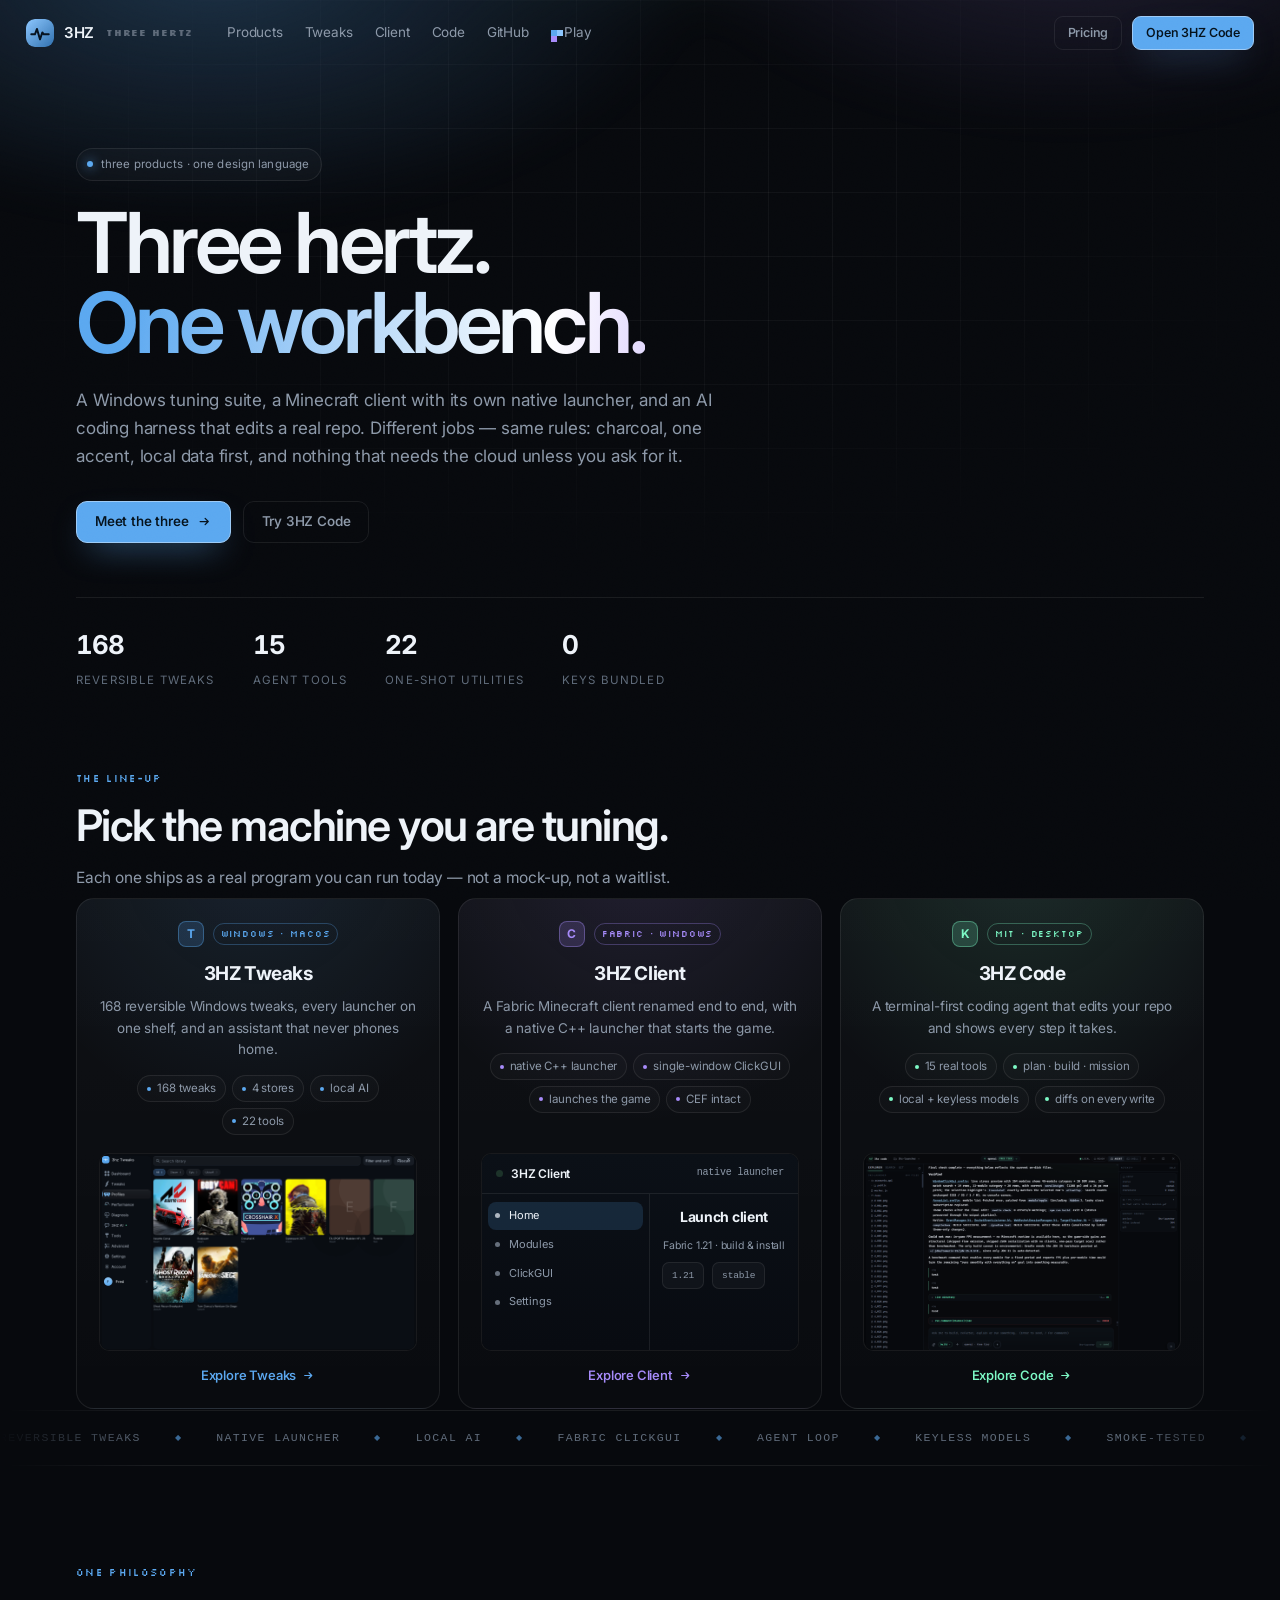
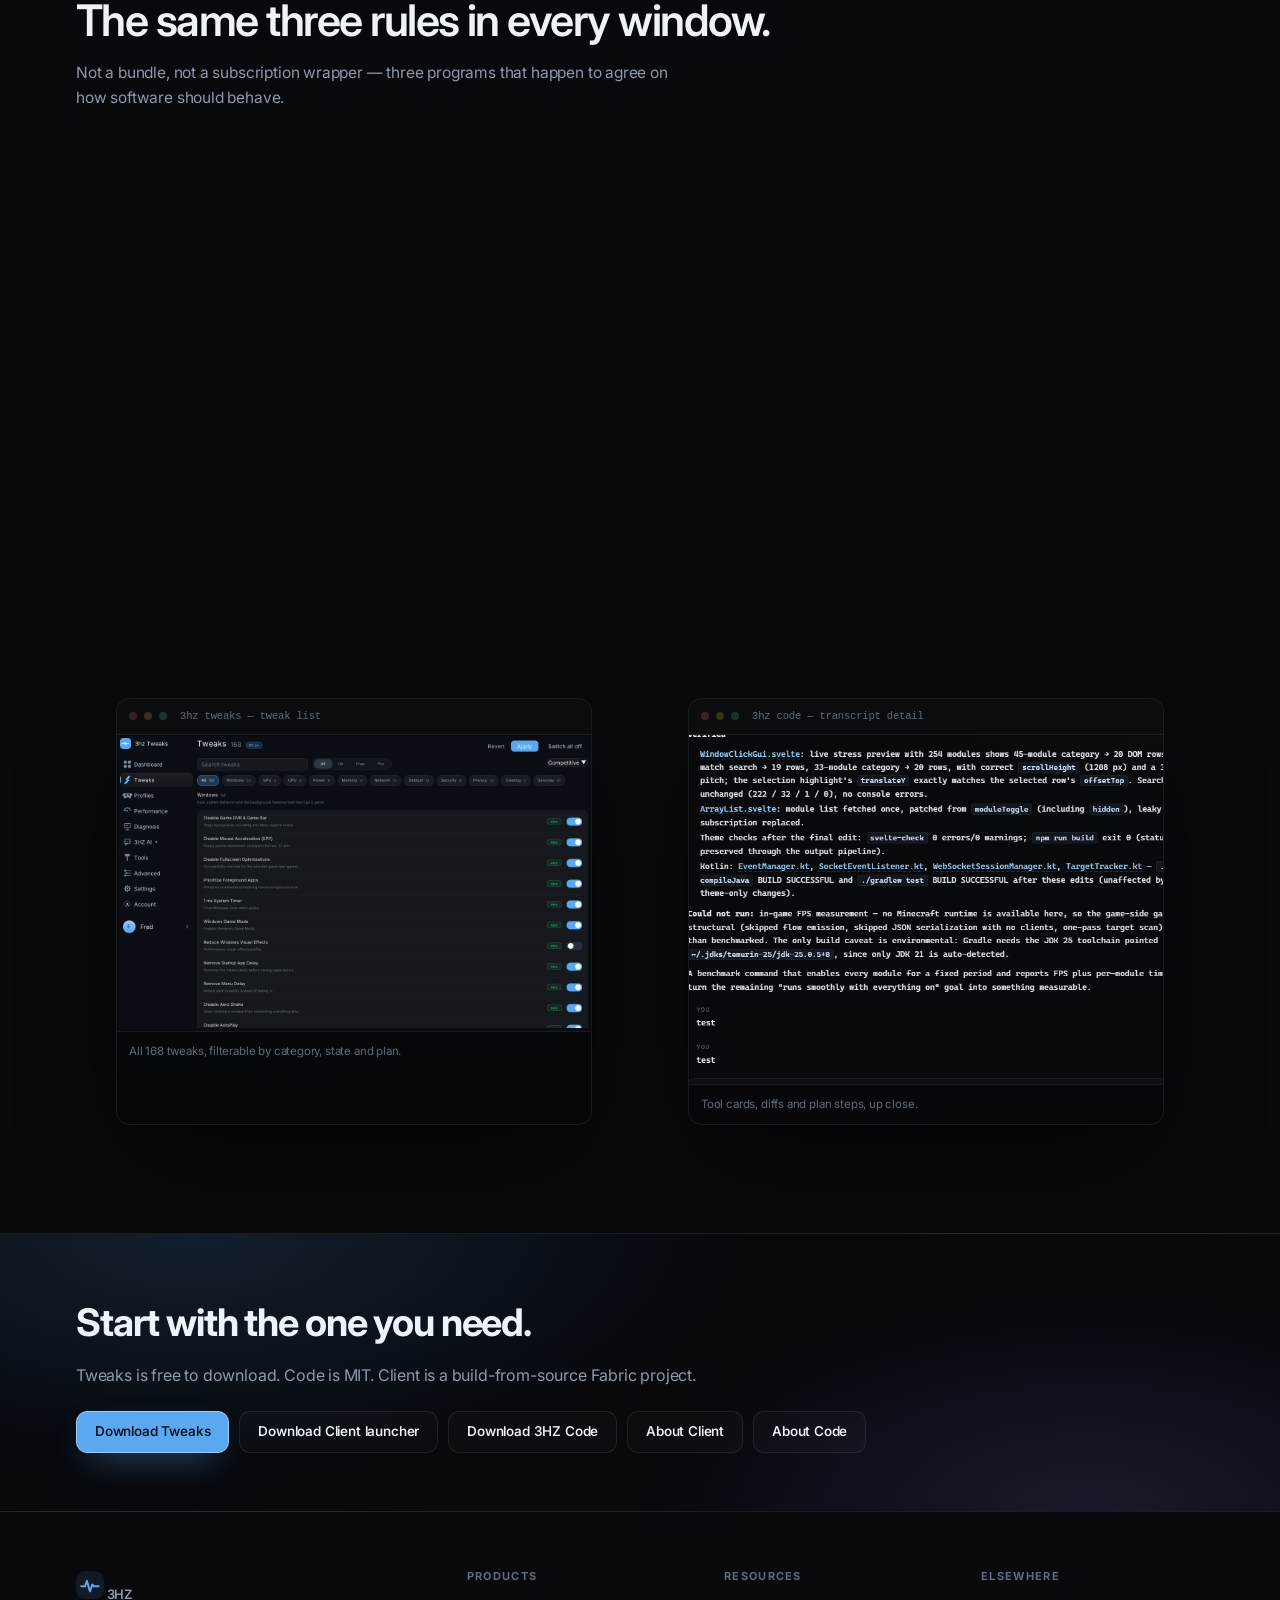
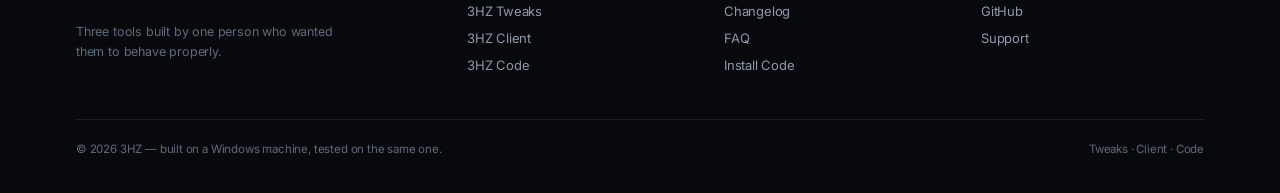
==== commit 03830ed7: "Add a small pixel runner beside the GitHub link The nav now carries a Play entry that opens a low-re" ====
--- a/index.html
+++ b/index.html
@@ -15,6 +15,7 @@
 <link rel="preconnect" href="https://fonts.gstatic.com" crossorigin>
 <link href="https://fonts.googleapis.com/css2?family=Inter:wght@400;450;500;550;600;700&family=Silkscreen:wght@400;700&display=swap" rel="stylesheet">
 <link rel="stylesheet" href="assets/hub.css">
+<link rel="stylesheet" href="assets/pixelgame.css">
 </head>
 <body id="top">
 <div class="noise" aria-hidden="true"></div>
@@ -34,6 +35,7 @@
     <a href="client/">Client</a>
     <a href="code/">Code</a>
     <a href="https://github.com/frotz69" target="_blank" rel="noopener">GitHub</a>
+    <button class="nav-game" id="game-open" type="button"><i class="pix" aria-hidden="true"></i>Play</button>
   </nav>
   <div class="nav-cta">
     <a class="btn ghost small" href="tweaks.html#pricing">Pricing</a>
@@ -261,5 +263,6 @@
 </footer>
 
 <script src="assets/hub.js"></script>
+<script src="assets/pixelgame.js"></script>
 </body>
 </html>
--- a/assets/pixelgame.css
+++ b/assets/pixelgame.css
@@ -0,0 +1,168 @@
+/* 3HZ — tiny pixel game. Scoped to the nav entry and the overlay it opens. */
+
+.nav-links .nav-game {
+  position: relative;
+  display: inline-flex;
+  align-items: center;
+  gap: 7px;
+  padding: 4px 0;
+  border: 0;
+  background: none;
+  font-size: 13.5px;
+  color: inherit;
+  cursor: pointer;
+  transition: color 180ms ease;
+}
+.nav-links .nav-game::after {
+  content: "";
+  position: absolute;
+  left: 0;
+  right: 0;
+  bottom: 0;
+  height: 1px;
+  background: var(--accent);
+  transform: scaleX(0);
+  transform-origin: left;
+  transition: transform 260ms var(--ease);
+}
+.nav-links .nav-game:hover { color: var(--text); }
+.nav-links .nav-game:hover::after { transform: scaleX(1); }
+.nav-links .nav-game .pix {
+  width: 6px;
+  height: 6px;
+  background: var(--accent);
+  box-shadow: 6px 0 0 var(--accent-soft), 0 6px 0 #a78bfa;
+  image-rendering: pixelated;
+  flex: none;
+}
+
+.pg {
+  position: fixed;
+  inset: 0;
+  z-index: 130;
+  display: grid;
+  place-items: center;
+  padding: 20px;
+}
+.pg[hidden] { display: none; }
+.pg-back {
+  position: absolute;
+  inset: 0;
+  background: rgba(4, 6, 9, 0.84);
+  backdrop-filter: blur(8px);
+  border: 0;
+  cursor: pointer;
+}
+.pg-card {
+  position: relative;
+  width: min(660px, 100%);
+  padding: 16px;
+  border: 1px solid var(--line-strong);
+  border-radius: 20px;
+  background: var(--panel);
+  box-shadow: var(--shadow);
+}
+.pg-head {
+  display: flex;
+  align-items: center;
+  gap: 12px;
+  padding: 2px 4px 12px;
+}
+.pg-title {
+  font-family: var(--pixel);
+  font-size: 12px;
+  letter-spacing: 0.08em;
+  color: var(--text);
+}
+.pg-scores {
+  margin-left: auto;
+  display: flex;
+  align-items: baseline;
+  gap: 16px;
+  font-family: var(--pixel);
+  font-size: 11px;
+  color: var(--dimmer);
+  letter-spacing: 0.06em;
+}
+.pg-scores b { color: var(--text); font-weight: 400; }
+.pg-close {
+  width: 30px;
+  height: 30px;
+  display: grid;
+  place-items: center;
+  border: 1px solid var(--line);
+  border-radius: 9px;
+  background: transparent;
+  color: var(--dim);
+  cursor: pointer;
+  transition: color 160ms ease, border-color 160ms ease;
+}
+.pg-close:hover { color: var(--text); border-color: var(--line-strong); }
+.pg-stage {
+  position: relative;
+  overflow: hidden;
+  border: 1px solid var(--line);
+  border-radius: 14px;
+  background: #0b1119;
+}
+.pg-stage canvas {
+  display: block;
+  width: 100%;
+  height: auto;
+  image-rendering: pixelated;
+  image-rendering: crisp-edges;
+  touch-action: manipulation;
+}
+.pg-over {
+  position: absolute;
+  inset: 0;
+  display: grid;
+  place-items: center;
+  align-content: center;
+  gap: 12px;
+  padding: 18px;
+  text-align: center;
+  background: rgba(7, 9, 13, 0.62);
+}
+.pg-over[hidden] { display: none; }
+.pg-over p {
+  margin: 0;
+  font-size: 13px;
+  color: var(--dim);
+  max-width: 34ch;
+}
+.pg-over .big {
+  font-family: var(--pixel);
+  font-size: 15px;
+  color: var(--text);
+  letter-spacing: 0.06em;
+}
+.pg-hint {
+  padding: 10px 4px 0;
+  font-size: 12px;
+  color: var(--dimmer);
+  display: flex;
+  gap: 8px;
+  flex-wrap: wrap;
+}
+@media (max-width: 760px) {
+  .nav.open .nav-links .nav-game {
+    width: 100%;
+    padding: 12px 0;
+    font-size: 14.5px;
+    color: #c6d1de;
+  }
+  .nav.open .nav-links .nav-game::after { display: none; }
+  .pg-card { padding: 12px; }
+  .pg-scores { gap: 10px; font-size: 10px; }
+}
+
+.pg-hint kbd {
+  font-family: var(--mono);
+  font-size: 11px;
+  padding: 1px 5px;
+  border: 1px solid var(--line-strong);
+  border-bottom-width: 2px;
+  border-radius: 5px;
+  color: var(--dim);
+}
